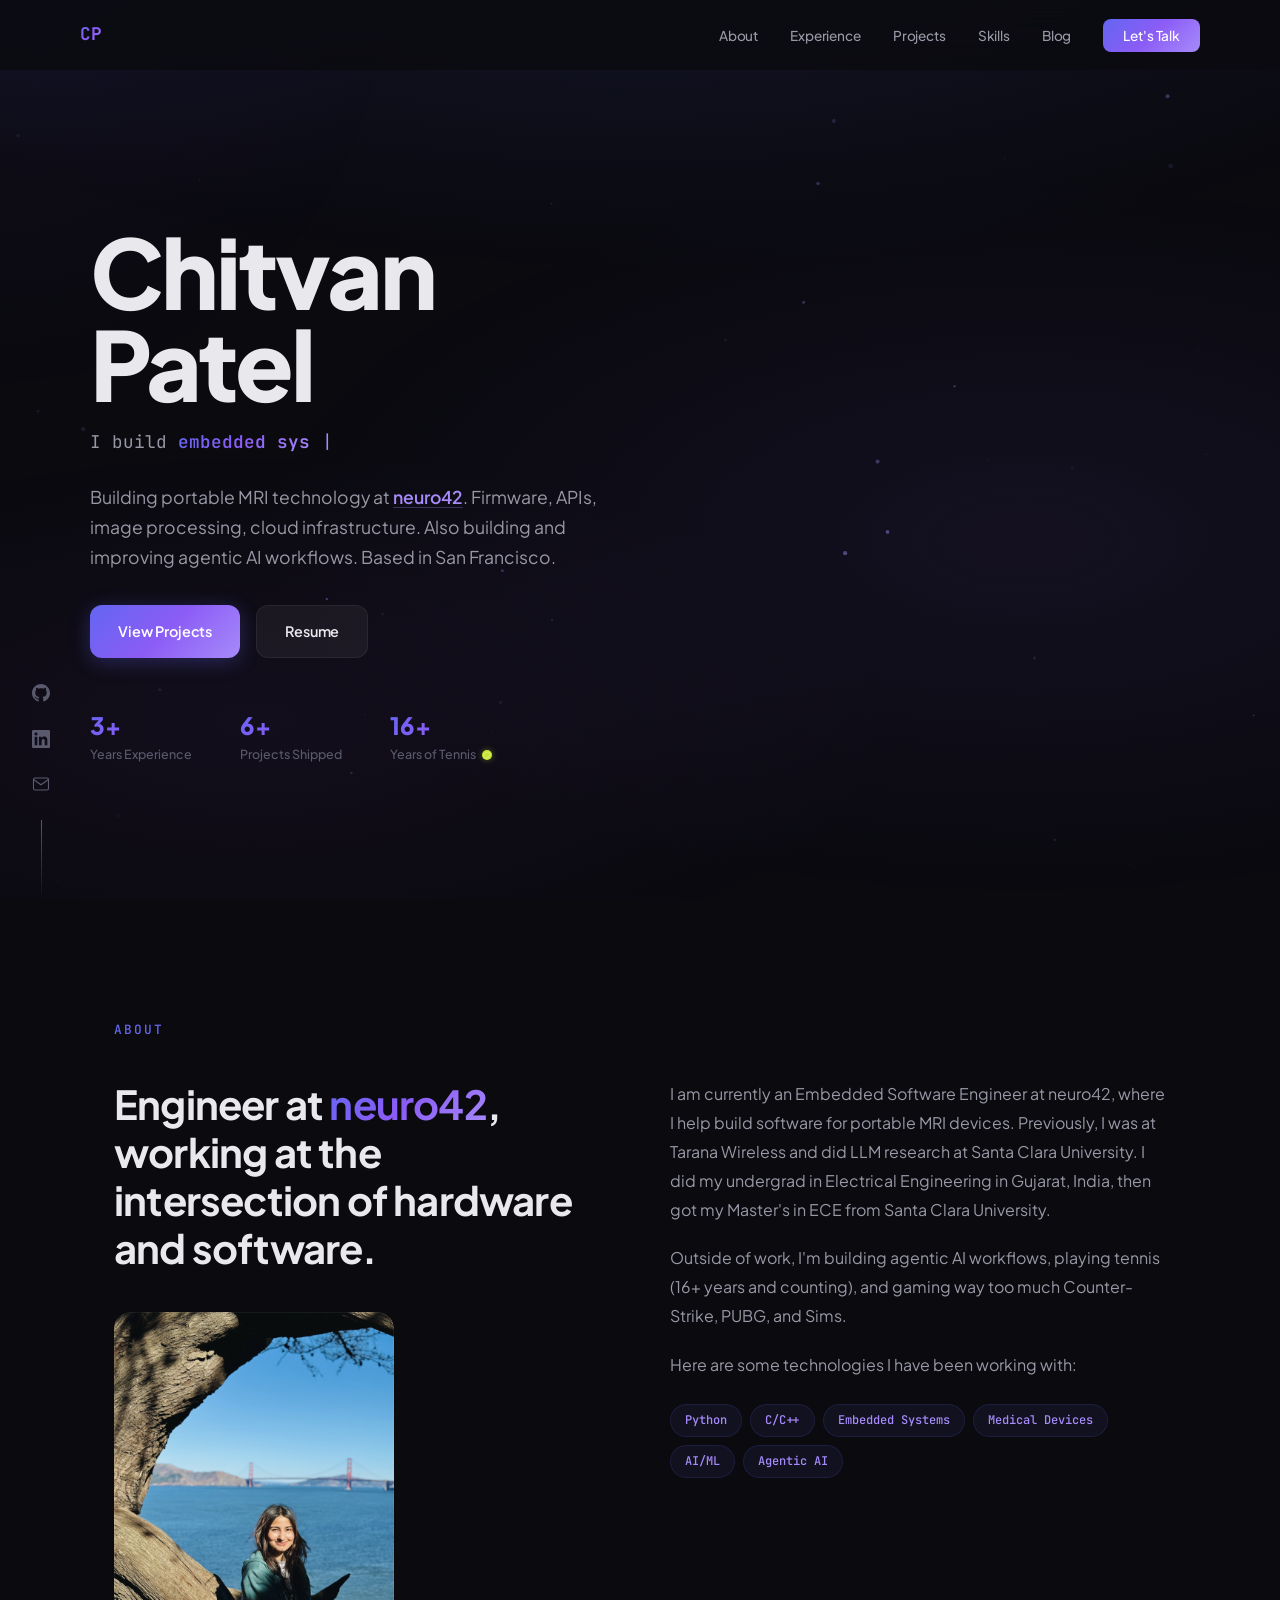
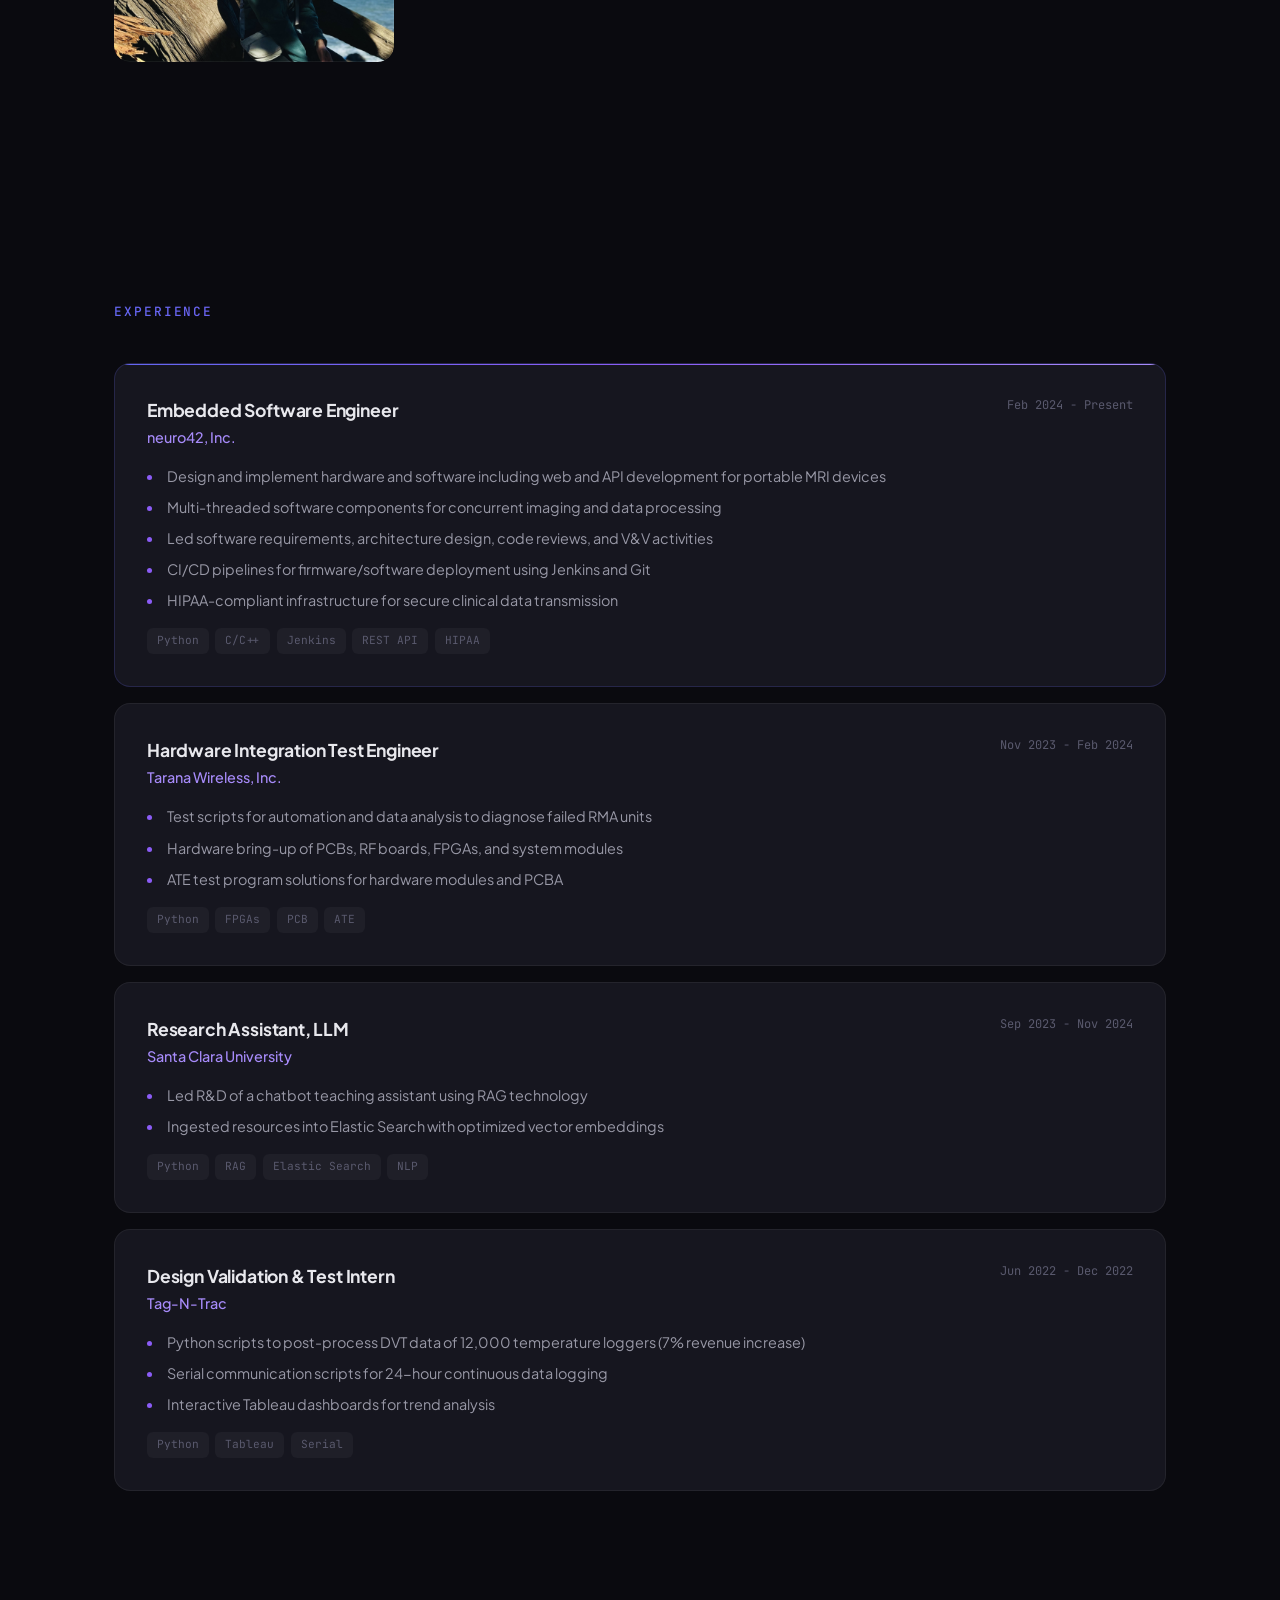
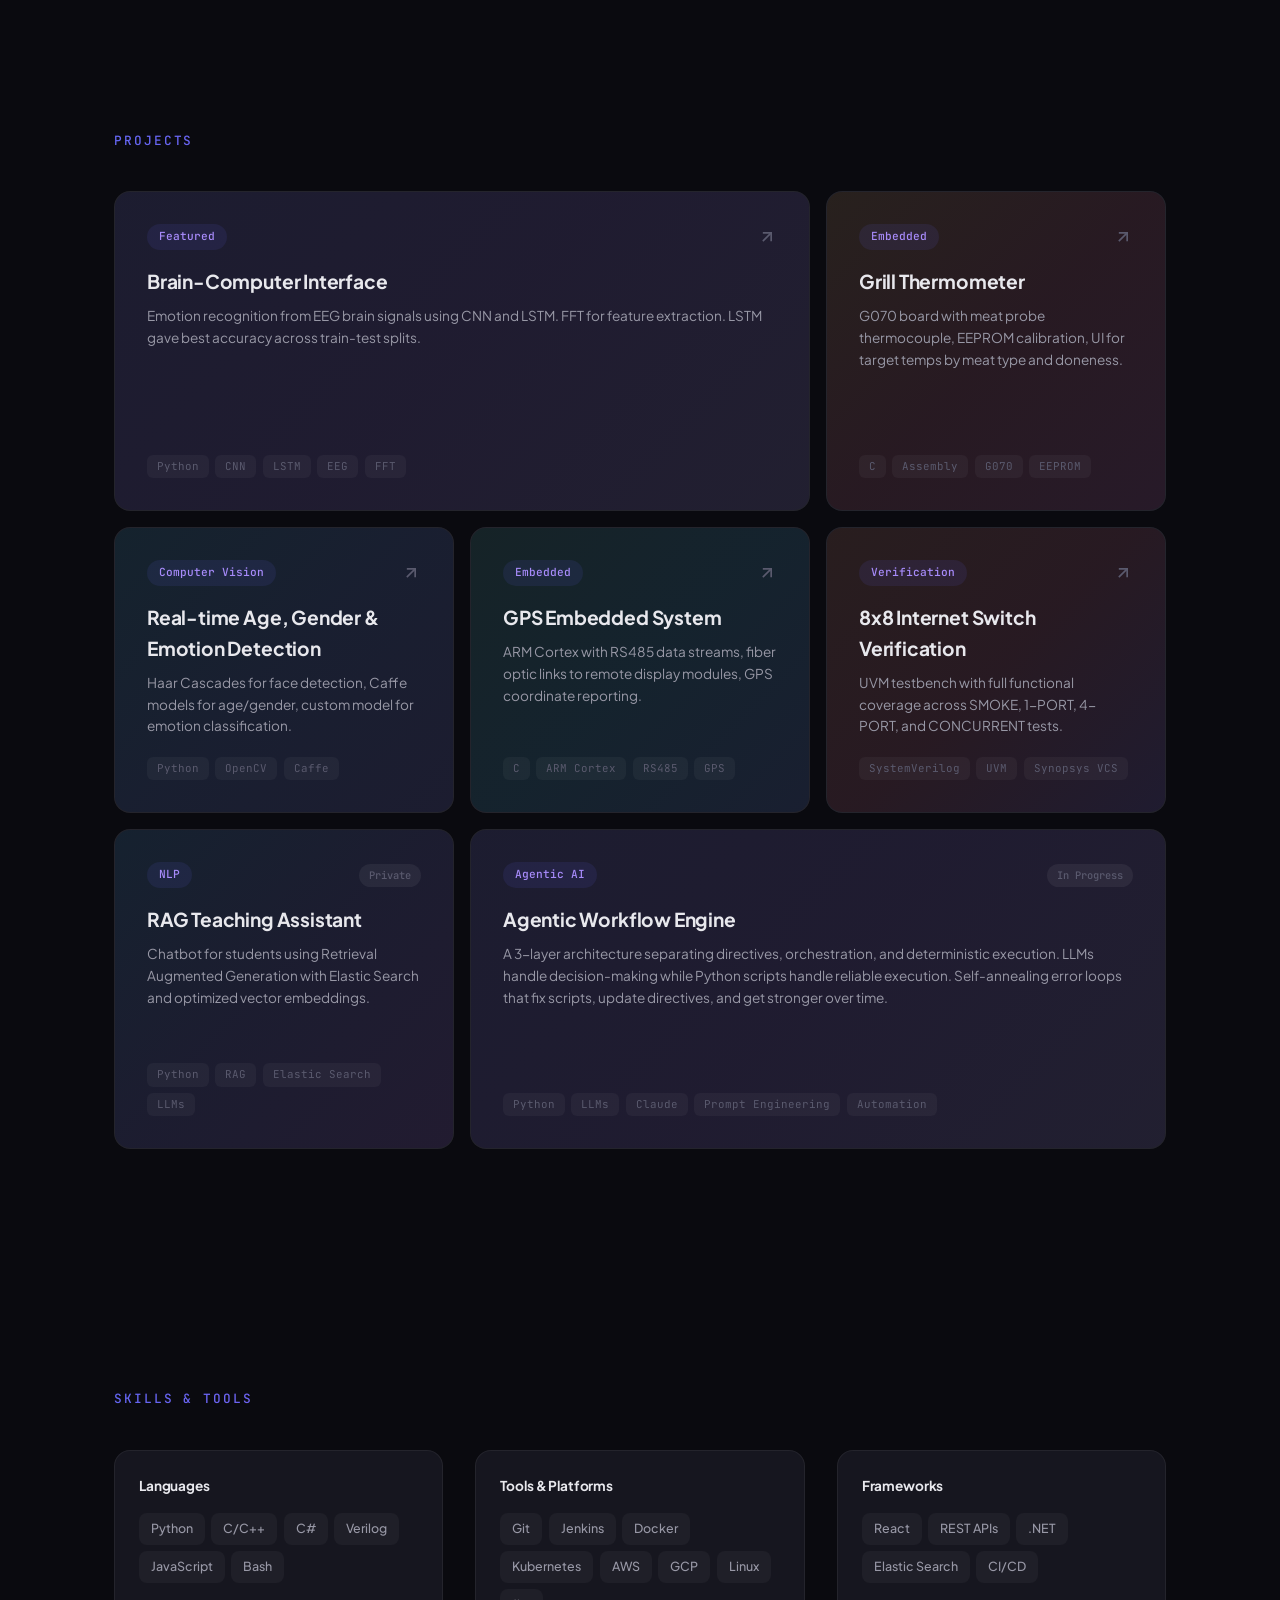
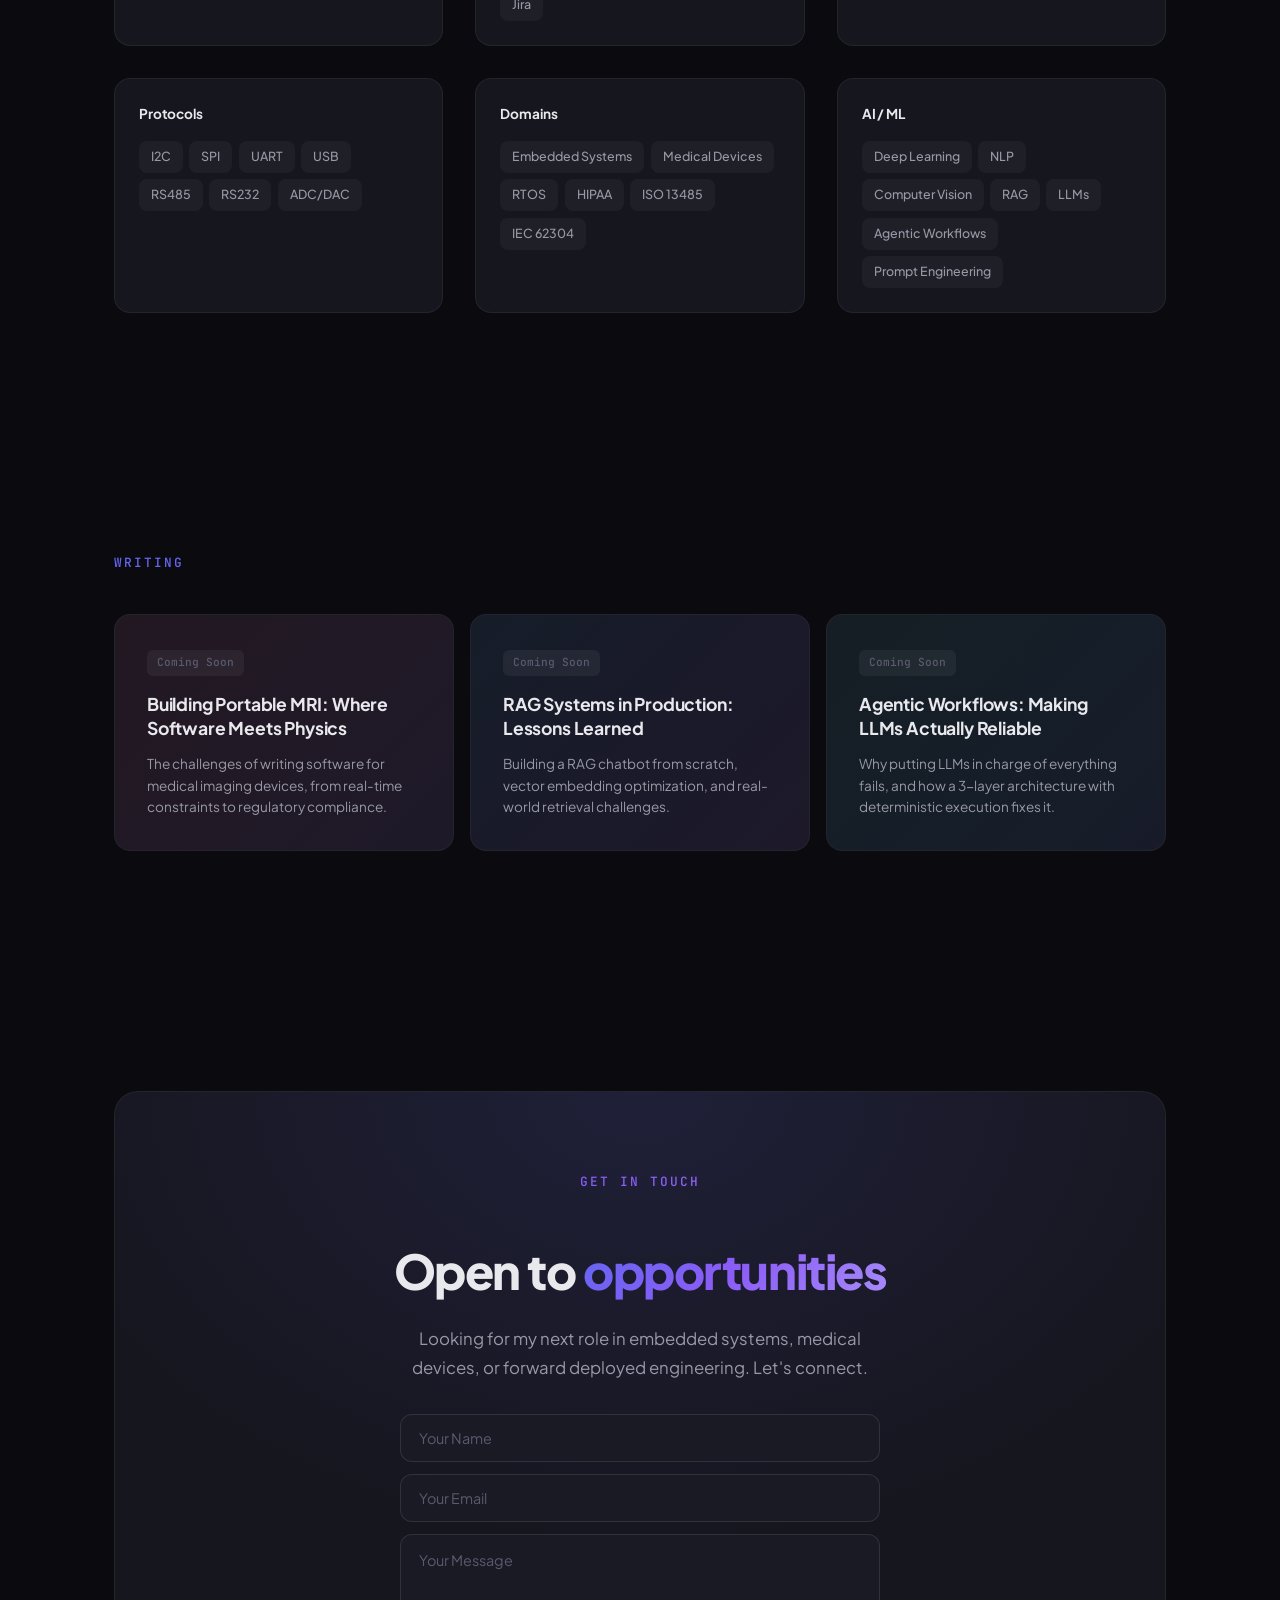
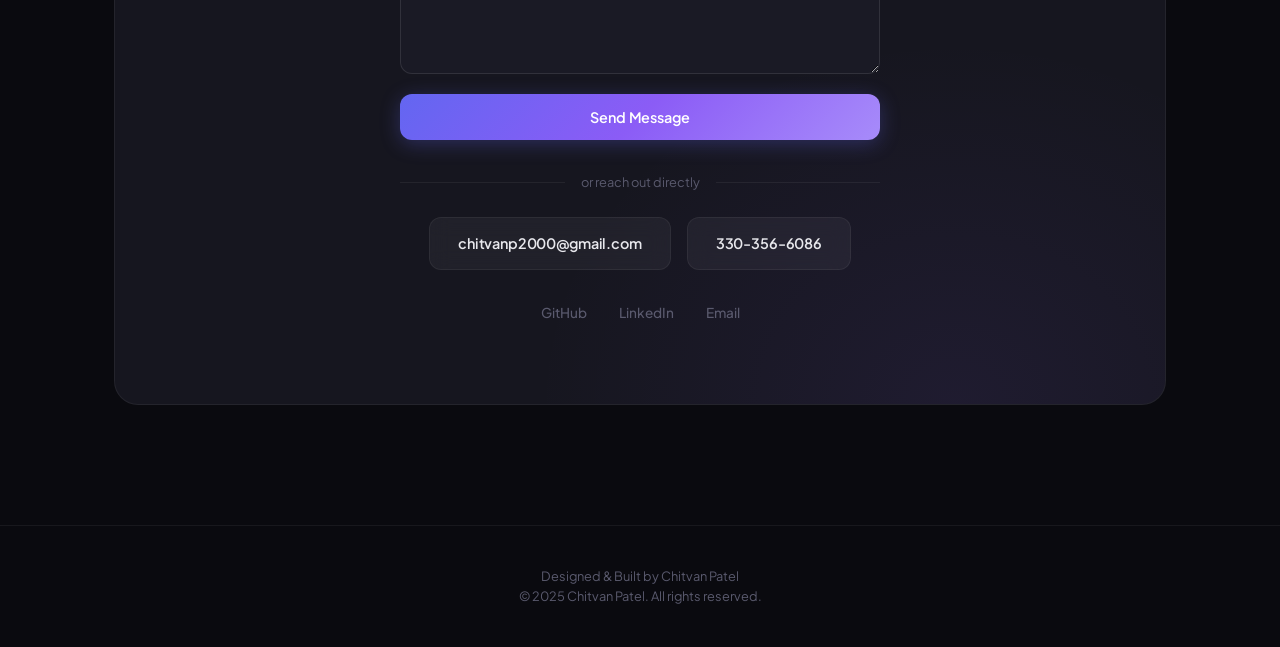
==== index.html @ 340811dd "Wire up Web3Forms for direct contact form submissions" ====
<!DOCTYPE html>
<html lang="en">
<head>
    <meta charset="UTF-8">
    <meta name="viewport" content="width=device-width, initial-scale=1.0">
    <title>Chitvan Patel | Software Engineer</title>
    <meta name="description" content="Chitvan Patel - Software Engineer specializing in embedded systems, medical devices, and full-stack development. Based in San Francisco.">
    <meta name="keywords" content="Chitvan Patel, Software Engineer, Embedded Systems, Medical Devices, Python, C++, San Francisco">
    <meta property="og:title" content="Chitvan Patel | Software Engineer">
    <meta property="og:description" content="Software Engineer building software for medical devices and complex hardware systems.">
    <meta property="og:type" content="website">
    <meta property="og:image" content="https://chitvanpatel.com/og-image.png">
    <meta property="og:url" content="https://chitvanpatel.com">
    <meta name="twitter:card" content="summary_large_image">
    <meta name="twitter:image" content="https://chitvanpatel.com/og-image.png">
    <link rel="icon" type="image/svg+xml" href="favicon.svg">
    <link rel="preconnect" href="https://fonts.googleapis.com">
    <link rel="preconnect" href="https://fonts.gstatic.com" crossorigin>
    <link href="https://fonts.googleapis.com/css2?family=Plus+Jakarta+Sans:wght@300;400;500;600;700;800&family=JetBrains+Mono:wght@400;500&display=swap" rel="stylesheet">
    <link rel="stylesheet" href="styles.css">
</head>
<body>
    <!-- Mouse gradient follower -->
    <div class="mouse-gradient" id="mouseGradient"></div>
    <!-- Click ripple container -->
    <div class="ripple-container" id="rippleContainer"></div>

    <!-- Navigation -->
    <nav class="nav" id="nav">
        <div class="nav-inner">
            <a href="#" class="nav-logo">CP</a>
            <ul class="nav-links" id="navLinks">
                <li><a href="#about">About</a></li>
                <li><a href="#experience">Experience</a></li>
                <li><a href="#projects">Projects</a></li>
                <li><a href="#skills">Skills</a></li>
                <li><a href="#blog">Blog</a></li>
                <li><a href="#contact" class="nav-cta">Let's Talk</a></li>
            </ul>
            <button class="nav-toggle" id="navToggle" aria-label="Toggle menu">
                <span></span>
                <span></span>
            </button>
        </div>
    </nav>

    <!-- Hero -->
    <header class="hero" id="hero">
        <div class="hero-mesh"></div>
        <canvas class="hero-particles" id="heroParticles"></canvas>
        <div class="hero-content">
            <h1 class="hero-name">Chitvan<br>Patel</h1>
            <div class="hero-typewriter">
                <span class="typewriter-static">I build </span>
                <span class="typewriter-text" id="typewriterText"></span>
                <span class="typewriter-cursor">|</span>
            </div>
            <p class="hero-description">
                Building portable MRI technology at <a href="https://neuro42.com" target="_blank" rel="noopener">neuro42</a>.
                Firmware, APIs, image processing, cloud infrastructure.
                Also building and improving agentic AI workflows.
                Based in San Francisco.
            </p>
            <div class="hero-actions">
                <a href="#projects" class="btn btn-gradient">View Projects</a>
                <a href="ChitvanPatel_Resume.pdf" target="_blank" class="btn btn-glass">Resume</a>
            </div>
            <div class="hero-stats">
                <div class="hero-stat">
                    <span class="stat-value">3+</span>
                    <span class="stat-label">Years Experience</span>
                </div>
                <div class="hero-stat">
                    <span class="stat-value">6+</span>
                    <span class="stat-label">Projects Shipped</span>
                </div>
                <div class="hero-stat tennis-stat">
                    <span class="stat-value">16+</span>
                    <span class="stat-label">Years of Tennis <span class="tennis-ball"></span></span>
                </div>
            </div>
        </div>
        <div class="hero-socials">
            <a href="https://github.com/Cpatel2000" target="_blank" rel="noopener" aria-label="GitHub">
                <svg viewBox="0 0 24 24" fill="currentColor"><path d="M12 0c-6.626 0-12 5.373-12 12 0 5.302 3.438 9.8 8.207 11.387.599.111.793-.261.793-.577v-2.234c-3.338.726-4.033-1.416-4.033-1.416-.546-1.387-1.333-1.756-1.333-1.756-1.089-.745.083-.729.083-.729 1.205.084 1.839 1.237 1.839 1.237 1.07 1.834 2.807 1.304 3.492.997.107-.775.418-1.305.762-1.604-2.665-.305-5.467-1.334-5.467-5.931 0-1.311.469-2.381 1.236-3.221-.124-.303-.535-1.524.117-3.176 0 0 1.008-.322 3.301 1.23.957-.266 1.983-.399 3.003-.404 1.02.005 2.047.138 3.006.404 2.291-1.552 3.297-1.23 3.297-1.23.653 1.653.242 2.874.118 3.176.77.84 1.235 1.911 1.235 3.221 0 4.609-2.807 5.624-5.479 5.921.43.372.823 1.102.823 2.222v3.293c0 .319.192.694.801.576 4.765-1.589 8.199-6.086 8.199-11.386 0-6.627-5.373-12-12-12z"/></svg>
            </a>
            <a href="https://www.linkedin.com/in/chitvan-patel-878218195/" target="_blank" rel="noopener" aria-label="LinkedIn">
                <svg viewBox="0 0 24 24" fill="currentColor"><path d="M20.447 20.452h-3.554v-5.569c0-1.328-.027-3.037-1.852-3.037-1.853 0-2.136 1.445-2.136 2.939v5.667H9.351V9h3.414v1.561h.046c.477-.9 1.637-1.85 3.37-1.85 3.601 0 4.267 2.37 4.267 5.455v6.286zM5.337 7.433c-1.144 0-2.063-.926-2.063-2.065 0-1.138.92-2.063 2.063-2.063 1.14 0 2.064.925 2.064 2.063 0 1.139-.925 2.065-2.064 2.065zm1.782 13.019H3.555V9h3.564v11.452zM22.225 0H1.771C.792 0 0 .774 0 1.729v20.542C0 23.227.792 24 1.771 24h20.451C23.2 24 24 23.227 24 22.271V1.729C24 .774 23.2 0 22.222 0h.003z"/></svg>
            </a>
            <a href="mailto:chitvanp2000@gmail.com" aria-label="Email">
                <svg viewBox="0 0 24 24" fill="none" stroke="currentColor" stroke-width="1.5"><path d="M4 4h16c1.1 0 2 .9 2 2v12c0 1.1-.9 2-2 2H4c-1.1 0-2-.9-2-2V6c0-1.1.9-2 2-2z"/><polyline points="22,6 12,13 2,6"/></svg>
            </a>
            <div class="social-line"></div>
        </div>
    </header>

    <!-- About -->
    <section class="section" id="about">
        <div class="container">
            <div class="section-label">About</div>
            <div class="about-layout">
                <div class="about-left">
                    <h2 class="about-headline">Engineer at <span class="gradient-text">neuro42</span>, working at the intersection of hardware and software.</h2>
                    <div class="about-image-wrapper">
                        <img src="images/about.jpg" alt="Chitvan Patel at Golden Gate Bridge, San Francisco" class="about-photo">
                    </div>
                </div>
                <div class="about-right">
                    <p>
                        I am currently an Embedded Software Engineer at neuro42, where I help build software
                        for portable MRI devices. Previously, I was at Tarana Wireless and did LLM research
                        at Santa Clara University. I did my undergrad in Electrical Engineering in Gujarat,
                        India, then got my Master's in ECE from Santa Clara University.
                    </p>
                    <p>
                        Outside of work, I'm building agentic AI workflows, playing tennis (16+ years and
                        counting), and gaming way too much Counter-Strike, PUBG, and Sims.
                    </p>
                    <p>Here are some technologies I have been working with:</p>
                    <div class="about-chips">
                        <span class="chip">Python</span>
                        <span class="chip">C/C++</span>
                        <span class="chip">Embedded Systems</span>
                        <span class="chip">Medical Devices</span>
                        <span class="chip">AI/ML</span>
                        <span class="chip">Agentic AI</span>
                    </div>
                </div>
            </div>
        </div>
    </section>

    <!-- Experience -->
    <section class="section" id="experience">
        <div class="container">
            <div class="section-label">Experience</div>
            <div class="exp-grid">
                <div class="exp-card active-role">
                    <div class="exp-glow"></div>
                    <div class="exp-header">
                        <div>
                            <h3 class="exp-role">Embedded Software Engineer</h3>
                            <p class="exp-company">neuro42, Inc.</p>
                        </div>
                        <span class="exp-date">Feb 2024 - Present</span>
                    </div>
                    <ul class="exp-points">
                        <li>Design and implement hardware and software including web and API development for portable MRI devices</li>
                        <li>Multi-threaded software components for concurrent imaging and data processing</li>
                        <li>Led software requirements, architecture design, code reviews, and V&V activities</li>
                        <li>CI/CD pipelines for firmware/software deployment using Jenkins and Git</li>
                        <li>HIPAA-compliant infrastructure for secure clinical data transmission</li>
                    </ul>
                    <div class="exp-tags">
                        <span>Python</span><span>C/C++</span><span>Jenkins</span><span>REST API</span><span>HIPAA</span>
                    </div>
                </div>

                <div class="exp-card">
                    <div class="exp-header">
                        <div>
                            <h3 class="exp-role">Hardware Integration Test Engineer</h3>
                            <p class="exp-company">Tarana Wireless, Inc.</p>
                        </div>
                        <span class="exp-date">Nov 2023 - Feb 2024</span>
                    </div>
                    <ul class="exp-points">
                        <li>Test scripts for automation and data analysis to diagnose failed RMA units</li>
                        <li>Hardware bring-up of PCBs, RF boards, FPGAs, and system modules</li>
                        <li>ATE test program solutions for hardware modules and PCBA</li>
                    </ul>
                    <div class="exp-tags">
                        <span>Python</span><span>FPGAs</span><span>PCB</span><span>ATE</span>
                    </div>
                </div>

                <div class="exp-card">
                    <div class="exp-header">
                        <div>
                            <h3 class="exp-role">Research Assistant, LLM</h3>
                            <p class="exp-company">Santa Clara University</p>
                        </div>
                        <span class="exp-date">Sep 2023 - Nov 2024</span>
                    </div>
                    <ul class="exp-points">
                        <li>Led R&D of a chatbot teaching assistant using RAG technology</li>
                        <li>Ingested resources into Elastic Search with optimized vector embeddings</li>
                    </ul>
                    <div class="exp-tags">
                        <span>Python</span><span>RAG</span><span>Elastic Search</span><span>NLP</span>
                    </div>
                </div>

                <div class="exp-card">
                    <div class="exp-header">
                        <div>
                            <h3 class="exp-role">Design Validation & Test Intern</h3>
                            <p class="exp-company">Tag-N-Trac</p>
                        </div>
                        <span class="exp-date">Jun 2022 - Dec 2022</span>
                    </div>
                    <ul class="exp-points">
                        <li>Python scripts to post-process DVT data of 12,000 temperature loggers (7% revenue increase)</li>
                        <li>Serial communication scripts for 24-hour continuous data logging</li>
                        <li>Interactive Tableau dashboards for trend analysis</li>
                    </ul>
                    <div class="exp-tags">
                        <span>Python</span><span>Tableau</span><span>Serial</span>
                    </div>
                </div>
            </div>
        </div>
    </section>

    <!-- Projects -->
    <section class="section" id="projects">
        <div class="container">
            <div class="section-label">Projects</div>
            <div class="projects-grid">
                <a href="https://github.com/Cpatel2000/Brain-Computer-Interface" target="_blank" rel="noopener" class="project-card project-large">
                    <div class="project-gradient project-gradient-1"></div>
                    <div class="project-content">
                        <div class="project-meta">
                            <span class="project-tag">Featured</span>
                            <svg class="project-arrow" viewBox="0 0 24 24" fill="none" stroke="currentColor" stroke-width="2"><line x1="7" y1="17" x2="17" y2="7"/><polyline points="7 7 17 7 17 17"/></svg>
                        </div>
                        <h3 class="project-title">Brain-Computer Interface</h3>
                        <p class="project-desc">Emotion recognition from EEG brain signals using CNN and LSTM. FFT for feature extraction. LSTM gave best accuracy across train-test splits.</p>
                        <div class="project-stack"><span>Python</span><span>CNN</span><span>LSTM</span><span>EEG</span><span>FFT</span></div>
                    </div>
                </a>

                <a href="https://github.com/Cpatel2000/Grill-Thermometer" target="_blank" rel="noopener" class="project-card">
                    <div class="project-gradient project-gradient-2"></div>
                    <div class="project-content">
                        <div class="project-meta">
                            <span class="project-tag">Embedded</span>
                            <svg class="project-arrow" viewBox="0 0 24 24" fill="none" stroke="currentColor" stroke-width="2"><line x1="7" y1="17" x2="17" y2="7"/><polyline points="7 7 17 7 17 17"/></svg>
                        </div>
                        <h3 class="project-title">Grill Thermometer</h3>
                        <p class="project-desc">G070 board with meat probe thermocouple, EEPROM calibration, UI for target temps by meat type and doneness.</p>
                        <div class="project-stack"><span>C</span><span>Assembly</span><span>G070</span><span>EEPROM</span></div>
                    </div>
                </a>

                <a href="https://github.com/Cpatel2000/Real-time-Age-Gender-and-emotion-detection" target="_blank" rel="noopener" class="project-card">
                    <div class="project-gradient project-gradient-3"></div>
                    <div class="project-content">
                        <div class="project-meta">
                            <span class="project-tag">Computer Vision</span>
                            <svg class="project-arrow" viewBox="0 0 24 24" fill="none" stroke="currentColor" stroke-width="2"><line x1="7" y1="17" x2="17" y2="7"/><polyline points="7 7 17 7 17 17"/></svg>
                        </div>
                        <h3 class="project-title">Real-time Age, Gender & Emotion Detection</h3>
                        <p class="project-desc">Haar Cascades for face detection, Caffe models for age/gender, custom model for emotion classification.</p>
                        <div class="project-stack"><span>Python</span><span>OpenCV</span><span>Caffe</span></div>
                    </div>
                </a>

                <a href="https://github.com/Cpatel2000/GPS" target="_blank" rel="noopener" class="project-card">
                    <div class="project-gradient project-gradient-4"></div>
                    <div class="project-content">
                        <div class="project-meta">
                            <span class="project-tag">Embedded</span>
                            <svg class="project-arrow" viewBox="0 0 24 24" fill="none" stroke="currentColor" stroke-width="2"><line x1="7" y1="17" x2="17" y2="7"/><polyline points="7 7 17 7 17 17"/></svg>
                        </div>
                        <h3 class="project-title">GPS Embedded System</h3>
                        <p class="project-desc">ARM Cortex with RS485 data streams, fiber optic links to remote display modules, GPS coordinate reporting.</p>
                        <div class="project-stack"><span>C</span><span>ARM Cortex</span><span>RS485</span><span>GPS</span></div>
                    </div>
                </a>

                <a href="https://github.com/Cpatel2000/8x8-Internet-Switch-verification" target="_blank" rel="noopener" class="project-card">
                    <div class="project-gradient project-gradient-5"></div>
                    <div class="project-content">
                        <div class="project-meta">
                            <span class="project-tag">Verification</span>
                            <svg class="project-arrow" viewBox="0 0 24 24" fill="none" stroke="currentColor" stroke-width="2"><line x1="7" y1="17" x2="17" y2="7"/><polyline points="7 7 17 7 17 17"/></svg>
                        </div>
                        <h3 class="project-title">8x8 Internet Switch Verification</h3>
                        <p class="project-desc">UVM testbench with full functional coverage across SMOKE, 1-PORT, 4-PORT, and CONCURRENT tests.</p>
                        <div class="project-stack"><span>SystemVerilog</span><span>UVM</span><span>Synopsys VCS</span></div>
                    </div>
                </a>

                <div class="project-card">
                    <div class="project-gradient project-gradient-6"></div>
                    <div class="project-content">
                        <div class="project-meta">
                            <span class="project-tag">NLP</span>
                            <span class="project-status">Private</span>
                        </div>
                        <h3 class="project-title">RAG Teaching Assistant</h3>
                        <p class="project-desc">Chatbot for students using Retrieval Augmented Generation with Elastic Search and optimized vector embeddings.</p>
                        <div class="project-stack"><span>Python</span><span>RAG</span><span>Elastic Search</span><span>LLMs</span></div>
                    </div>
                </div>

                <div class="project-card project-large">
                    <div class="project-gradient project-gradient-1"></div>
                    <div class="project-content">
                        <div class="project-meta">
                            <span class="project-tag">Agentic AI</span>
                            <span class="project-status">In Progress</span>
                        </div>
                        <h3 class="project-title">Agentic Workflow Engine</h3>
                        <p class="project-desc">A 3-layer architecture separating directives, orchestration, and deterministic execution. LLMs handle decision-making while Python scripts handle reliable execution. Self-annealing error loops that fix scripts, update directives, and get stronger over time.</p>
                        <div class="project-stack"><span>Python</span><span>LLMs</span><span>Claude</span><span>Prompt Engineering</span><span>Automation</span></div>
                    </div>
                </div>
            </div>
        </div>
    </section>

    <!-- Skills -->
    <section class="section" id="skills">
        <div class="container">
            <div class="section-label">Skills & Tools</div>
            <div class="skills-layout">
                <div class="skill-group">
                    <h3 class="skill-group-title">Languages</h3>
                    <div class="skill-pills">
                        <span>Python</span><span>C/C++</span><span>C#</span><span>Verilog</span><span>JavaScript</span><span>Bash</span>
                    </div>
                </div>
                <div class="skill-group">
                    <h3 class="skill-group-title">Tools & Platforms</h3>
                    <div class="skill-pills">
                        <span>Git</span><span>Jenkins</span><span>Docker</span><span>Kubernetes</span><span>AWS</span><span>GCP</span><span>Linux</span><span>Jira</span>
                    </div>
                </div>
                <div class="skill-group">
                    <h3 class="skill-group-title">Frameworks</h3>
                    <div class="skill-pills">
                        <span>React</span><span>REST APIs</span><span>.NET</span><span>Elastic Search</span><span>CI/CD</span>
                    </div>
                </div>
                <div class="skill-group">
                    <h3 class="skill-group-title">Protocols</h3>
                    <div class="skill-pills">
                        <span>I2C</span><span>SPI</span><span>UART</span><span>USB</span><span>RS485</span><span>RS232</span><span>ADC/DAC</span>
                    </div>
                </div>
                <div class="skill-group">
                    <h3 class="skill-group-title">Domains</h3>
                    <div class="skill-pills">
                        <span>Embedded Systems</span><span>Medical Devices</span><span>RTOS</span><span>HIPAA</span><span>ISO 13485</span><span>IEC 62304</span>
                    </div>
                </div>
                <div class="skill-group">
                    <h3 class="skill-group-title">AI / ML</h3>
                    <div class="skill-pills">
                        <span>Deep Learning</span><span>NLP</span><span>Computer Vision</span><span>RAG</span><span>LLMs</span><span>Agentic Workflows</span><span>Prompt Engineering</span>
                    </div>
                </div>
            </div>
        </div>
    </section>

    <!-- Blog -->
    <section class="section" id="blog">
        <div class="container">
            <div class="section-label">Writing</div>
            <div class="blog-grid">
                <article class="blog-card">
                    <div class="blog-gradient blog-gradient-1"></div>
                    <span class="blog-status">Coming Soon</span>
                    <h3 class="blog-title">Building Portable MRI: Where Software Meets Physics</h3>
                    <p class="blog-excerpt">The challenges of writing software for medical imaging devices, from real-time constraints to regulatory compliance.</p>
                </article>
                <article class="blog-card">
                    <div class="blog-gradient blog-gradient-2"></div>
                    <span class="blog-status">Coming Soon</span>
                    <h3 class="blog-title">RAG Systems in Production: Lessons Learned</h3>
                    <p class="blog-excerpt">Building a RAG chatbot from scratch, vector embedding optimization, and real-world retrieval challenges.</p>
                </article>
                <article class="blog-card">
                    <div class="blog-gradient blog-gradient-3"></div>
                    <span class="blog-status">Coming Soon</span>
                    <h3 class="blog-title">Agentic Workflows: Making LLMs Actually Reliable</h3>
                    <p class="blog-excerpt">Why putting LLMs in charge of everything fails, and how a 3-layer architecture with deterministic execution fixes it.</p>
                </article>
            </div>
        </div>
    </section>

    <!-- Contact -->
    <section class="section" id="contact">
        <div class="container">
            <div class="contact-block">
                <div class="contact-gradient"></div>
                <div class="section-label">Get In Touch</div>
                <h2 class="contact-headline">Open to <span class="gradient-text">opportunities</span></h2>
                <p class="contact-text">
                    Looking for my next role in embedded systems, medical devices, or forward deployed engineering.
                    Let's connect.
                </p>
                <form class="contact-form" id="contactForm" action="https://api.web3forms.com/submit" method="POST">
                    <input type="hidden" name="access_key" value="023c84dc-edc0-479b-921b-0685d275f5d1">
                    <input type="hidden" name="redirect" value="https://chitvanpatel.com#contact">
                    <input type="hidden" name="subject" value="New message from chitvanpatel.com">
                    <input type="text" name="name" placeholder="Your Name" required class="form-input">
                    <input type="email" name="email" placeholder="Your Email" required class="form-input">
                    <textarea name="message" placeholder="Your Message" required class="form-input form-textarea"></textarea>
                    <button type="submit" class="btn btn-gradient form-submit">Send Message</button>
                </form>
                <div class="contact-divider">or reach out directly</div>
                <div class="contact-actions">
                    <a href="mailto:chitvanp2000@gmail.com" class="btn btn-glass">chitvanp2000@gmail.com</a>
                    <a href="tel:330-356-6086" class="btn btn-glass">330-356-6086</a>
                </div>
                <div class="contact-socials">
                    <a href="https://github.com/Cpatel2000" target="_blank" rel="noopener">GitHub</a>
                    <a href="https://www.linkedin.com/in/chitvan-patel-878218195/" target="_blank" rel="noopener">LinkedIn</a>
                    <a href="mailto:chitvanp2000@gmail.com">Email</a>
                </div>
            </div>
        </div>
    </section>

    <!-- Footer -->
    <footer class="footer">
        <div class="container">
            <p>Designed & Built by Chitvan Patel</p>
            <p>&copy; 2025 Chitvan Patel. All rights reserved.</p>
        </div>
    </footer>

    <script src="script.js"></script>
</body>
</html>
---- styles.css ----
/* ===== Design Tokens ===== */
:root {
    --bg-primary: #0a0a0f;
    --bg-secondary: #12121a;
    --bg-card: #16161f;
    --bg-card-hover: #1a1a25;
    --text-primary: #e8e8ed;
    --text-secondary: #9898a6;
    --text-muted: #5a5a6e;
    --accent-1: #6366f1;
    --accent-2: #8b5cf6;
    --accent-3: #a78bfa;
    --gradient-main: linear-gradient(135deg, #6366f1, #8b5cf6, #a78bfa);
    --gradient-warm: linear-gradient(135deg, #f59e0b, #ef4444, #ec4899);
    --gradient-cool: linear-gradient(135deg, #06b6d4, #3b82f6, #6366f1);
    --gradient-green: linear-gradient(135deg, #10b981, #06b6d4, #3b82f6);
    --gradient-sunset: linear-gradient(135deg, #f97316, #ef4444, #8b5cf6);
    --gradient-ocean: linear-gradient(135deg, #0ea5e9, #6366f1, #a855f7);
    --gradient-rose: linear-gradient(135deg, #f43f5e, #ec4899, #a855f7);

    --font-sans: 'Plus Jakarta Sans', -apple-system, BlinkMacSystemFont, sans-serif;
    --font-mono: 'JetBrains Mono', 'Fira Code', monospace;

    --nav-height: 70px;
    --transition: 0.3s cubic-bezier(0.4, 0, 0.2, 1);
    --transition-slow: 0.5s cubic-bezier(0.4, 0, 0.2, 1);
    --border-color: rgba(255, 255, 255, 0.06);
}

/* ===== Reset ===== */
*, *::before, *::after {
    margin: 0;
    padding: 0;
    box-sizing: border-box;
}

html {
    scroll-behavior: smooth;
    scrollbar-width: thin;
    scrollbar-color: var(--text-muted) var(--bg-primary);
}

body {
    font-family: var(--font-sans);
    background-color: var(--bg-primary);
    color: var(--text-secondary);
    line-height: 1.6;
    overflow-x: hidden;
    -webkit-font-smoothing: antialiased;
}

a {
    text-decoration: none;
    color: inherit;
    transition: var(--transition);
}

ul { list-style: none; }
img { max-width: 100%; display: block; }

::selection {
    background: rgba(99, 102, 241, 0.3);
    color: var(--text-primary);
}

/* ===== Mouse Gradient Follower ===== */
.mouse-gradient {
    position: fixed;
    width: 800px;
    height: 800px;
    border-radius: 50%;
    background: radial-gradient(circle, rgba(99, 102, 241, 0.07) 0%, rgba(139, 92, 246, 0.03) 30%, transparent 70%);
    pointer-events: none;
    z-index: 0;
    transform: translate(-50%, -50%);
    will-change: left, top;
}

/* ===== Click Ripple ===== */
.ripple-container {
    position: fixed;
    inset: 0;
    pointer-events: none;
    z-index: 9998;
    overflow: hidden;
}

.click-ripple {
    position: absolute;
    width: 30px;
    height: 30px;
    border-radius: 50%;
    border: 1.5px solid rgba(167, 139, 250, 0.4);
    transform: translate(-50%, -50%) scale(0);
    animation: rippleExpand 0.6s ease-out forwards;
}

@keyframes rippleExpand {
    0% { transform: translate(-50%, -50%) scale(0); opacity: 1; }
    100% { transform: translate(-50%, -50%) scale(4); opacity: 0; }
}

/* ===== Container ===== */
.container {
    max-width: 1100px;
    margin: 0 auto;
    padding: 0 24px;
}

/* ===== Navigation ===== */
.nav {
    position: fixed;
    top: 0;
    left: 0;
    right: 0;
    height: var(--nav-height);
    z-index: 100;
    transition: var(--transition);
    background: rgba(10, 10, 15, 0.8);
    backdrop-filter: blur(20px);
    border-bottom: 1px solid transparent;
}

.nav.scrolled {
    border-bottom-color: var(--border-color);
    height: 60px;
}

.nav.hidden {
    transform: translateY(-100%);
}

.nav-inner {
    max-width: 1200px;
    margin: 0 auto;
    padding: 0 40px;
    height: 100%;
    display: flex;
    align-items: center;
    justify-content: space-between;
}

.nav-logo {
    font-family: var(--font-mono);
    font-size: 1.1rem;
    font-weight: 700;
    background: var(--gradient-main);
    -webkit-background-clip: text;
    -webkit-text-fill-color: transparent;
    background-clip: text;
    transition: var(--transition);
}

.nav-logo:hover {
    filter: brightness(1.2);
    transform: scale(1.05);
}

.nav-links {
    display: flex;
    align-items: center;
    gap: 2rem;
}

.nav-links a {
    font-size: 0.85rem;
    font-weight: 500;
    color: var(--text-secondary);
    letter-spacing: -0.01em;
    position: relative;
}

.nav-links a:not(.nav-cta)::after {
    content: '';
    position: absolute;
    bottom: -4px;
    left: 0;
    width: 0;
    height: 1.5px;
    background: var(--gradient-main);
    transition: width 0.3s ease;
}

.nav-links a:not(.nav-cta):hover::after {
    width: 100%;
}

.nav-links a:hover {
    color: var(--text-primary);
}

.nav-cta {
    padding: 8px 20px;
    background: var(--gradient-main);
    border-radius: 8px;
    color: white !important;
    font-weight: 600;
}

.nav-cta:hover {
    opacity: 0.9;
    transform: translateY(-1px);
}

.nav-toggle {
    display: none;
    flex-direction: column;
    gap: 6px;
    background: none;
    border: none;
    cursor: pointer;
    padding: 4px;
    z-index: 110;
}

.nav-toggle span {
    width: 24px;
    height: 2px;
    background: var(--text-primary);
    transition: var(--transition);
    transform-origin: center;
}

.nav-toggle.active span:first-child {
    transform: rotate(45deg) translate(3px, 3px);
}

.nav-toggle.active span:last-child {
    transform: rotate(-45deg) translate(3px, -3px);
}

/* ===== Hero ===== */
.hero {
    min-height: 100vh;
    display: flex;
    align-items: center;
    padding: 0 24px;
    position: relative;
    overflow: hidden;
}

.hero-mesh {
    position: absolute;
    inset: 0;
    background:
        radial-gradient(ellipse 80% 50% at 50% -20%, rgba(99, 102, 241, 0.15), transparent),
        radial-gradient(ellipse 60% 40% at 80% 60%, rgba(139, 92, 246, 0.08), transparent),
        radial-gradient(ellipse 50% 30% at 20% 80%, rgba(168, 85, 247, 0.06), transparent);
    animation: meshShift 15s ease-in-out infinite alternate;
    z-index: 0;
}

@keyframes meshShift {
    0% { opacity: 1; transform: scale(1); }
    50% { opacity: 0.7; transform: scale(1.02); }
    100% { opacity: 1; transform: scale(1); }
}

.hero-particles {
    position: absolute;
    inset: 0;
    z-index: 0;
    pointer-events: none;
}

.hero-content {
    max-width: 1100px;
    margin: 0 auto;
    width: 100%;
    position: relative;
    z-index: 1;
    padding-top: calc(var(--nav-height) + 20px);
}

.hero-badge {
    display: inline-block;
    font-family: var(--font-mono);
    font-size: 0.8rem;
    font-weight: 500;
    color: var(--accent-3);
    padding: 6px 16px;
    border: 1px solid rgba(167, 139, 250, 0.2);
    border-radius: 100px;
    margin-bottom: 1.5rem;
    opacity: 0;
    transform: translateY(20px);
    animation: fadeUp 0.6s ease 0.2s forwards;
    background: rgba(99, 102, 241, 0.05);
}

.hero-name {
    font-size: clamp(48px, 10vw, 96px);
    font-weight: 800;
    color: var(--text-primary);
    line-height: 0.95;
    letter-spacing: -0.03em;
    margin-bottom: 1.25rem;
    opacity: 0;
    transform: translateY(20px);
    animation: fadeUp 0.6s ease 0.4s forwards;
}

/* ===== Typewriter ===== */
.hero-typewriter {
    font-family: var(--font-mono);
    font-size: 1.1rem;
    color: var(--text-muted);
    margin-bottom: 1.5rem;
    min-height: 1.8em;
    opacity: 0;
    transform: translateY(20px);
    animation: fadeUp 0.6s ease 0.5s forwards;
}

.typewriter-static {
    color: var(--text-secondary);
}

.typewriter-text {
    background: var(--gradient-main);
    -webkit-background-clip: text;
    -webkit-text-fill-color: transparent;
    background-clip: text;
    font-weight: 600;
}

.typewriter-cursor {
    color: var(--accent-3);
    animation: cursorBlink 1s step-end infinite;
    margin-left: 1px;
}

@keyframes cursorBlink {
    0%, 100% { opacity: 1; }
    50% { opacity: 0; }
}

.hero-description {
    max-width: 520px;
    font-size: 1.1rem;
    line-height: 1.7;
    color: var(--text-secondary);
    margin-bottom: 2rem;
    opacity: 0;
    transform: translateY(20px);
    animation: fadeUp 0.6s ease 0.6s forwards;
}

.hero-description a {
    color: var(--accent-3);
    font-weight: 600;
    text-decoration: underline;
    text-decoration-color: rgba(167, 139, 250, 0.3);
    text-underline-offset: 3px;
}

.hero-description a:hover {
    text-decoration-color: var(--accent-3);
}

.hero-actions {
    display: flex;
    gap: 1rem;
    margin-bottom: 3rem;
    opacity: 0;
    transform: translateY(20px);
    animation: fadeUp 0.6s ease 0.8s forwards;
}

.hero-stats {
    display: flex;
    gap: 3rem;
    opacity: 0;
    transform: translateY(20px);
    animation: fadeUp 0.6s ease 1s forwards;
}

.hero-stat {
    display: flex;
    flex-direction: column;
}

.stat-value {
    font-size: 1.5rem;
    font-weight: 800;
    background: var(--gradient-main);
    -webkit-background-clip: text;
    -webkit-text-fill-color: transparent;
    background-clip: text;
}

.stat-label {
    font-size: 0.78rem;
    color: var(--text-muted);
    font-weight: 500;
    display: flex;
    align-items: center;
    gap: 6px;
}

/* ===== Tennis Ball Easter Egg ===== */
.tennis-ball {
    display: inline-block;
    width: 10px;
    height: 10px;
    background: #c8e534;
    border-radius: 50%;
    position: relative;
    animation: tennisBounce 2s ease-in-out infinite;
    box-shadow: 0 0 6px rgba(200, 229, 52, 0.4);
}

.tennis-ball::after {
    content: '';
    position: absolute;
    top: 2px;
    left: 1px;
    width: 8px;
    height: 6px;
    border: 1px solid rgba(255, 255, 255, 0.3);
    border-radius: 50%;
    transform: rotate(-30deg);
}

@keyframes tennisBounce {
    0%, 100% { transform: translateY(0); }
    30% { transform: translateY(-6px); }
    50% { transform: translateY(0); }
    65% { transform: translateY(-3px); }
    80% { transform: translateY(0); }
}

.hero-socials {
    position: fixed;
    left: 32px;
    bottom: 0;
    display: flex;
    flex-direction: column;
    align-items: center;
    gap: 1.25rem;
    z-index: 10;
}

.hero-socials a {
    color: var(--text-muted);
    transition: var(--transition);
    display: inline-block;
}

/* Social icon hover personalities */
.hero-socials a:nth-child(1):hover {
    color: var(--accent-3);
    transform: translateY(-3px) rotate(-5deg);
}

.hero-socials a:nth-child(2):hover {
    color: var(--accent-3);
    transform: translateY(-3px) scale(1.1);
}

.hero-socials a:nth-child(3):hover {
    color: var(--accent-3);
    transform: translateY(-3px) translateX(3px);
}

.hero-socials svg {
    width: 18px;
    height: 18px;
}

.social-line {
    width: 1px;
    height: 80px;
    background: linear-gradient(to bottom, var(--text-muted), transparent);
}

/* ===== Buttons ===== */
.btn {
    display: inline-flex;
    align-items: center;
    justify-content: center;
    gap: 0.5rem;
    padding: 14px 28px;
    font-family: var(--font-sans);
    font-size: 0.9rem;
    font-weight: 600;
    border-radius: 12px;
    cursor: pointer;
    transition: var(--transition);
    border: none;
    letter-spacing: -0.01em;
    position: relative;
    overflow: hidden;
}

/* Shimmer on gradient buttons */
.btn-gradient {
    background: var(--gradient-main);
    color: white;
    box-shadow: 0 4px 20px rgba(99, 102, 241, 0.3);
}

.btn-gradient::before {
    content: '';
    position: absolute;
    top: 0;
    left: -100%;
    width: 100%;
    height: 100%;
    background: linear-gradient(90deg, transparent, rgba(255, 255, 255, 0.15), transparent);
    transition: none;
}

.btn-gradient:hover::before {
    animation: btnShimmer 0.8s ease forwards;
}

@keyframes btnShimmer {
    0% { left: -100%; }
    100% { left: 100%; }
}

.btn-gradient:hover {
    transform: translateY(-2px);
    box-shadow: 0 8px 30px rgba(99, 102, 241, 0.4);
}

.btn-glass {
    background: rgba(255, 255, 255, 0.05);
    color: var(--text-primary);
    border: 1px solid var(--border-color);
    backdrop-filter: blur(10px);
}

.btn-glass:hover {
    background: rgba(255, 255, 255, 0.1);
    border-color: rgba(255, 255, 255, 0.15);
    transform: translateY(-2px);
    box-shadow: 0 8px 30px rgba(0, 0, 0, 0.2);
}

/* ===== Sections ===== */
.section {
    padding: 120px 0;
    position: relative;
}

.section-label {
    font-family: var(--font-mono);
    font-size: 0.8rem;
    font-weight: 500;
    text-transform: uppercase;
    letter-spacing: 0.15em;
    background: var(--gradient-main);
    -webkit-background-clip: text;
    -webkit-text-fill-color: transparent;
    background-clip: text;
    margin-bottom: 2.5rem;
}

.gradient-text {
    background: var(--gradient-main);
    -webkit-background-clip: text;
    -webkit-text-fill-color: transparent;
    background-clip: text;
}

/* ===== About ===== */
.about-layout {
    display: grid;
    grid-template-columns: 1fr 1fr;
    gap: 60px;
    align-items: start;
}

.about-headline {
    font-size: clamp(28px, 4vw, 40px);
    font-weight: 700;
    color: var(--text-primary);
    line-height: 1.2;
    letter-spacing: -0.02em;
}

.about-image-wrapper {
    margin-top: 2.5rem;
    position: relative;
    border-radius: 16px;
    overflow: hidden;
    max-width: 280px;
}

.about-image-wrapper::after {
    content: '';
    position: absolute;
    inset: 0;
    border-radius: 16px;
    border: 1px solid var(--border-color);
    pointer-events: none;
}

.about-photo {
    width: 100%;
    aspect-ratio: 4 / 5;
    object-fit: cover;
    object-position: center 20%;
    border-radius: 16px;
    filter: grayscale(15%) contrast(1.05);
    transition: all 0.5s cubic-bezier(0.4, 0, 0.2, 1);
}

.about-photo:hover {
    filter: none;
    transform: scale(1.02);
}

.about-right p {
    margin-bottom: 1.25rem;
    font-size: 1rem;
    line-height: 1.8;
    color: var(--text-secondary);
}

.about-chips {
    display: flex;
    flex-wrap: wrap;
    gap: 0.5rem;
    margin-top: 1.5rem;
}

.chip {
    font-family: var(--font-mono);
    font-size: 0.75rem;
    font-weight: 500;
    color: var(--accent-3);
    background: rgba(99, 102, 241, 0.08);
    border: 1px solid rgba(99, 102, 241, 0.15);
    padding: 6px 14px;
    border-radius: 100px;
    transition: var(--transition);
    opacity: 0;
    transform: translateY(10px);
}

.chip.visible {
    opacity: 1;
    transform: translateY(0);
}

.chip:hover {
    background: rgba(99, 102, 241, 0.18);
    transform: translateY(-2px);
    box-shadow: 0 4px 15px rgba(99, 102, 241, 0.15);
}

/* ===== Experience ===== */
.exp-grid {
    display: grid;
    gap: 1rem;
}

.exp-card {
    position: relative;
    background: var(--bg-card);
    border: 1px solid var(--border-color);
    border-radius: 16px;
    padding: 2rem;
    transition: all 0.4s cubic-bezier(0.4, 0, 0.2, 1);
    overflow: hidden;
}

.exp-card::before {
    content: '';
    position: absolute;
    inset: 0;
    background: radial-gradient(ellipse at var(--mouse-x, 50%) var(--mouse-y, 50%), rgba(99, 102, 241, 0.06), transparent 60%);
    opacity: 0;
    transition: opacity 0.4s ease;
}

.exp-card:hover::before {
    opacity: 1;
}

.exp-card:hover {
    background: var(--bg-card-hover);
    border-color: rgba(99, 102, 241, 0.15);
    transform: translateY(-3px);
    box-shadow: 0 15px 40px rgba(0, 0, 0, 0.2);
}

.exp-card.active-role {
    border-color: rgba(99, 102, 241, 0.2);
}

.exp-glow {
    position: absolute;
    top: -1px;
    left: -1px;
    right: -1px;
    height: 2px;
    background: var(--gradient-main);
    border-radius: 16px 16px 0 0;
}

.exp-header {
    display: flex;
    justify-content: space-between;
    align-items: flex-start;
    margin-bottom: 1rem;
    gap: 1rem;
}

.exp-role {
    font-size: 1.1rem;
    font-weight: 700;
    color: var(--text-primary);
    letter-spacing: -0.01em;
}

.exp-company {
    font-size: 0.9rem;
    color: var(--accent-3);
    font-weight: 500;
    margin-top: 2px;
}

.exp-date {
    font-family: var(--font-mono);
    font-size: 0.75rem;
    color: var(--text-muted);
    white-space: nowrap;
    flex-shrink: 0;
}

.exp-points {
    padding-left: 0;
    margin-bottom: 1rem;
}

.exp-points li {
    position: relative;
    padding-left: 20px;
    margin-bottom: 0.5rem;
    font-size: 0.9rem;
    line-height: 1.6;
    color: var(--text-secondary);
}

.exp-points li::before {
    content: '';
    position: absolute;
    left: 0;
    top: 10px;
    width: 5px;
    height: 5px;
    border-radius: 50%;
    background: var(--accent-2);
}

.exp-tags {
    display: flex;
    flex-wrap: wrap;
    gap: 0.4rem;
}

.exp-tags span {
    font-family: var(--font-mono);
    font-size: 0.7rem;
    color: var(--text-muted);
    background: rgba(255, 255, 255, 0.04);
    padding: 4px 10px;
    border-radius: 6px;
}

/* ===== Projects ===== */
.projects-grid {
    display: grid;
    grid-template-columns: repeat(3, 1fr);
    gap: 1rem;
}

.project-card {
    position: relative;
    background: var(--bg-card);
    border: 1px solid var(--border-color);
    border-radius: 16px;
    padding: 0;
    overflow: hidden;
    transition: all 0.4s cubic-bezier(0.4, 0, 0.2, 1);
    display: flex;
    flex-direction: column;
    min-height: 280px;
}

.project-card:hover {
    border-color: rgba(255, 255, 255, 0.12);
    box-shadow: 0 25px 60px rgba(0, 0, 0, 0.35);
}

.project-card.project-large {
    grid-column: span 2;
    min-height: 320px;
}

.project-gradient {
    position: absolute;
    inset: 0;
    opacity: 0.08;
    transition: opacity 0.5s ease;
}

.project-card:hover .project-gradient {
    opacity: 0.18;
}

.project-gradient-1 { background: var(--gradient-main); }
.project-gradient-2 { background: var(--gradient-warm); }
.project-gradient-3 { background: var(--gradient-cool); }
.project-gradient-4 { background: var(--gradient-green); }
.project-gradient-5 { background: var(--gradient-sunset); }
.project-gradient-6 { background: var(--gradient-ocean); }

.project-content {
    position: relative;
    z-index: 1;
    padding: 2rem;
    display: flex;
    flex-direction: column;
    flex: 1;
}

.project-meta {
    display: flex;
    justify-content: space-between;
    align-items: center;
    margin-bottom: 1rem;
}

.project-tag {
    font-family: var(--font-mono);
    font-size: 0.7rem;
    font-weight: 500;
    color: var(--accent-3);
    background: rgba(99, 102, 241, 0.1);
    padding: 4px 12px;
    border-radius: 100px;
}

.project-status {
    font-family: var(--font-mono);
    font-size: 0.65rem;
    font-weight: 500;
    color: var(--text-muted);
    background: rgba(255, 255, 255, 0.06);
    padding: 3px 10px;
    border-radius: 100px;
}

.project-arrow {
    width: 20px;
    height: 20px;
    color: var(--text-muted);
    transition: all 0.4s cubic-bezier(0.4, 0, 0.2, 1);
}

.project-card:hover .project-arrow {
    color: var(--accent-3);
    transform: translate(4px, -4px);
}

.project-title {
    font-size: 1.2rem;
    font-weight: 700;
    color: var(--text-primary);
    margin-bottom: 0.5rem;
    letter-spacing: -0.01em;
    transition: var(--transition);
}

.project-card:hover .project-title {
    color: white;
}

.project-desc {
    font-size: 0.85rem;
    line-height: 1.6;
    color: var(--text-secondary);
    margin-bottom: 1.25rem;
    flex-grow: 1;
}

.project-stack {
    display: flex;
    flex-wrap: wrap;
    gap: 0.4rem;
    margin-top: auto;
}

.project-stack span {
    font-family: var(--font-mono);
    font-size: 0.68rem;
    color: var(--text-muted);
    background: rgba(255, 255, 255, 0.04);
    padding: 3px 10px;
    border-radius: 6px;
    transition: var(--transition);
}

.project-card:hover .project-stack span {
    background: rgba(255, 255, 255, 0.07);
}

/* ===== Skills ===== */
.skills-layout {
    display: grid;
    grid-template-columns: repeat(3, 1fr);
    gap: 2rem;
}

.skill-group {
    background: var(--bg-card);
    border: 1px solid var(--border-color);
    border-radius: 16px;
    padding: 1.5rem;
    transition: all 0.4s cubic-bezier(0.4, 0, 0.2, 1);
}

.skill-group:hover {
    border-color: rgba(99, 102, 241, 0.15);
    transform: translateY(-3px);
    box-shadow: 0 10px 30px rgba(0, 0, 0, 0.15);
}

.skill-group-title {
    font-size: 0.85rem;
    font-weight: 700;
    color: var(--text-primary);
    margin-bottom: 1rem;
    letter-spacing: -0.01em;
}

.skill-pills {
    display: flex;
    flex-wrap: wrap;
    gap: 0.4rem;
}

.skill-pills span {
    font-size: 0.78rem;
    font-weight: 500;
    color: var(--text-secondary);
    background: rgba(255, 255, 255, 0.04);
    padding: 6px 12px;
    border-radius: 8px;
    transition: all 0.3s cubic-bezier(0.4, 0, 0.2, 1);
    cursor: default;
}

.skill-pills span:hover {
    color: var(--accent-3);
    background: rgba(99, 102, 241, 0.12);
    transform: translateY(-2px);
    box-shadow: 0 4px 12px rgba(99, 102, 241, 0.1);
}

/* ===== Blog ===== */
.blog-grid {
    display: grid;
    grid-template-columns: repeat(3, 1fr);
    gap: 1rem;
}

.blog-card {
    position: relative;
    background: var(--bg-card);
    border: 1px solid var(--border-color);
    border-radius: 16px;
    padding: 2rem;
    overflow: hidden;
    transition: all 0.4s cubic-bezier(0.4, 0, 0.2, 1);
}

.blog-card::after {
    content: '';
    position: absolute;
    top: 0;
    left: -100%;
    width: 100%;
    height: 100%;
    background: linear-gradient(90deg, transparent, rgba(167, 139, 250, 0.04), transparent);
    transition: none;
}

.blog-card:hover::after {
    animation: blogShimmer 1s ease forwards;
}

@keyframes blogShimmer {
    0% { left: -100%; }
    100% { left: 100%; }
}

.blog-card:hover {
    border-color: rgba(255, 255, 255, 0.12);
    transform: translateY(-3px);
    box-shadow: 0 15px 40px rgba(0, 0, 0, 0.2);
}

.blog-gradient {
    position: absolute;
    inset: 0;
    opacity: 0.05;
    transition: opacity 0.5s ease;
}

.blog-card:hover .blog-gradient {
    opacity: 0.12;
}

.blog-gradient-1 { background: var(--gradient-rose); }
.blog-gradient-2 { background: var(--gradient-ocean); }
.blog-gradient-3 { background: var(--gradient-green); }

.blog-status {
    position: relative;
    z-index: 1;
    display: inline-block;
    font-family: var(--font-mono);
    font-size: 0.7rem;
    font-weight: 500;
    color: var(--text-muted);
    background: rgba(255, 255, 255, 0.05);
    padding: 4px 10px;
    border-radius: 6px;
    margin-bottom: 1rem;
}

.blog-title {
    position: relative;
    z-index: 1;
    font-size: 1.1rem;
    font-weight: 700;
    color: var(--text-primary);
    margin-bottom: 0.75rem;
    line-height: 1.4;
    letter-spacing: -0.01em;
    transition: var(--transition);
}

.blog-card:hover .blog-title {
    color: white;
}

.blog-excerpt {
    position: relative;
    z-index: 1;
    font-size: 0.85rem;
    line-height: 1.6;
    color: var(--text-secondary);
}

/* ===== Contact ===== */
.contact-block {
    position: relative;
    text-align: center;
    background: var(--bg-card);
    border: 1px solid var(--border-color);
    border-radius: 24px;
    padding: 80px 40px;
    overflow: hidden;
}

.contact-gradient {
    position: absolute;
    inset: 0;
    background:
        radial-gradient(ellipse 60% 50% at 50% 0%, rgba(99, 102, 241, 0.12), transparent),
        radial-gradient(ellipse 40% 40% at 80% 100%, rgba(139, 92, 246, 0.08), transparent);
    animation: contactGlow 8s ease-in-out infinite alternate;
    pointer-events: none;
}

@keyframes contactGlow {
    0% { opacity: 1; }
    100% { opacity: 0.6; }
}

.contact-block .section-label {
    position: relative;
    z-index: 1;
}

.contact-headline {
    position: relative;
    z-index: 1;
    font-size: clamp(32px, 5vw, 48px);
    font-weight: 800;
    color: var(--text-primary);
    margin-bottom: 1rem;
    letter-spacing: -0.03em;
}

.contact-text {
    position: relative;
    z-index: 1;
    font-size: 1.05rem;
    line-height: 1.7;
    color: var(--text-secondary);
    max-width: 480px;
    margin: 0 auto 2rem;
}

.contact-form {
    position: relative;
    z-index: 5;
    max-width: 480px;
    margin: 0 auto 2rem;
    display: flex;
    flex-direction: column;
    gap: 0.75rem;
    text-align: left;
}

.form-input {
    display: block;
    width: 100%;
    padding: 14px 18px;
    font-family: var(--font-sans);
    font-size: 0.9rem;
    color: #e8e8ed;
    background: #1a1a25;
    border: 1px solid rgba(255, 255, 255, 0.1);
    border-radius: 12px;
    outline: none;
    transition: var(--transition);
    -webkit-appearance: none;
    -moz-appearance: none;
    appearance: none;
    color-scheme: dark;
}

.form-input::placeholder {
    color: var(--text-muted);
    opacity: 1;
}

.form-input:focus {
    border-color: rgba(99, 102, 241, 0.5);
    background: #1e1e2a;
    box-shadow: 0 0 0 3px rgba(99, 102, 241, 0.1);
}

.form-textarea {
    min-height: 140px;
    resize: vertical;
    line-height: 1.6;
}

.form-submit {
    width: 100%;
    margin-top: 0.5rem;
    cursor: pointer;
}

.contact-divider {
    position: relative;
    z-index: 1;
    font-size: 0.8rem;
    color: var(--text-muted);
    margin-bottom: 1.5rem;
    display: flex;
    align-items: center;
    gap: 1rem;
    max-width: 480px;
    margin-left: auto;
    margin-right: auto;
}

.contact-divider::before,
.contact-divider::after {
    content: '';
    flex: 1;
    height: 1px;
    background: var(--border-color);
}

.contact-actions {
    position: relative;
    z-index: 1;
    display: flex;
    justify-content: center;
    gap: 1rem;
    margin-bottom: 2rem;
    flex-wrap: wrap;
}

.contact-socials {
    position: relative;
    z-index: 1;
    display: flex;
    justify-content: center;
    gap: 2rem;
}

.contact-socials a {
    font-size: 0.85rem;
    font-weight: 500;
    color: var(--text-muted);
    transition: var(--transition);
    position: relative;
}

.contact-socials a::after {
    content: '';
    position: absolute;
    bottom: -2px;
    left: 0;
    width: 0;
    height: 1px;
    background: var(--accent-3);
    transition: width 0.3s ease;
}

.contact-socials a:hover {
    color: var(--accent-3);
}

.contact-socials a:hover::after {
    width: 100%;
}

/* ===== Footer ===== */
.footer {
    padding: 2.5rem 0;
    text-align: center;
    border-top: 1px solid var(--border-color);
}

.footer p {
    font-size: 0.8rem;
    color: var(--text-muted);
}

/* ===== Animations ===== */
@keyframes fadeUp {
    from {
        opacity: 0;
        transform: translateY(20px);
    }
    to {
        opacity: 1;
        transform: translateY(0);
    }
}

@keyframes fadeIn {
    from { opacity: 0; }
    to { opacity: 1; }
}

/* Scroll reveal */
.reveal {
    opacity: 0;
    transform: translateY(30px);
    transition: opacity 0.7s cubic-bezier(0.4, 0, 0.2, 1), transform 0.7s cubic-bezier(0.4, 0, 0.2, 1);
}

.reveal.visible {
    opacity: 1;
    transform: translateY(0);
}

/* ===== Responsive ===== */
@media (max-width: 1080px) {
    .hero-socials { display: none; }
    .nav-inner { padding: 0 24px; }
}

@media (max-width: 768px) {
    .hero {
        align-items: flex-start;
    }

    .hero-content {
        padding-top: calc(var(--nav-height) + 40px);
    }

    .nav-toggle {
        display: flex;
    }

    .nav-links {
        position: fixed;
        top: 0;
        right: 0;
        width: 75vw;
        max-width: 400px;
        height: 100vh;
        flex-direction: column;
        justify-content: center;
        align-items: center;
        background: var(--bg-secondary);
        gap: 1.5rem;
        transform: translateX(100%);
        transition: var(--transition-slow);
        box-shadow: -10px 0 30px rgba(0, 0, 0, 0.5);
    }

    .nav-links.open {
        transform: translateX(0);
    }

    .nav-links a {
        font-size: 1rem;
    }

    .nav-links a:not(.nav-cta)::after {
        display: none;
    }

    .section {
        padding: 80px 0;
    }

    .about-layout {
        grid-template-columns: 1fr;
        gap: 30px;
    }

    .about-headline {
        position: static;
    }

    .projects-grid {
        grid-template-columns: 1fr;
    }

    .project-card.project-large {
        grid-column: span 1;
    }

    .skills-layout {
        grid-template-columns: 1fr 1fr;
    }

    .blog-grid {
        grid-template-columns: 1fr;
    }

    .hero-stats {
        gap: 2rem;
    }

    .contact-block {
        padding: 60px 24px;
    }

    .hero-typewriter {
        font-size: 0.95rem;
    }
}

@media (max-width: 480px) {
    .hero-name {
        font-size: 42px;
    }

    .hero-actions {
        flex-direction: column;
    }

    .hero-actions .btn {
        width: 100%;
    }

    .hero-stats {
        flex-direction: column;
        gap: 1rem;
    }

    .skills-layout {
        grid-template-columns: 1fr;
    }

    .contact-actions {
        flex-direction: column;
        align-items: center;
    }

    .contact-actions .btn {
        width: 100%;
    }
}
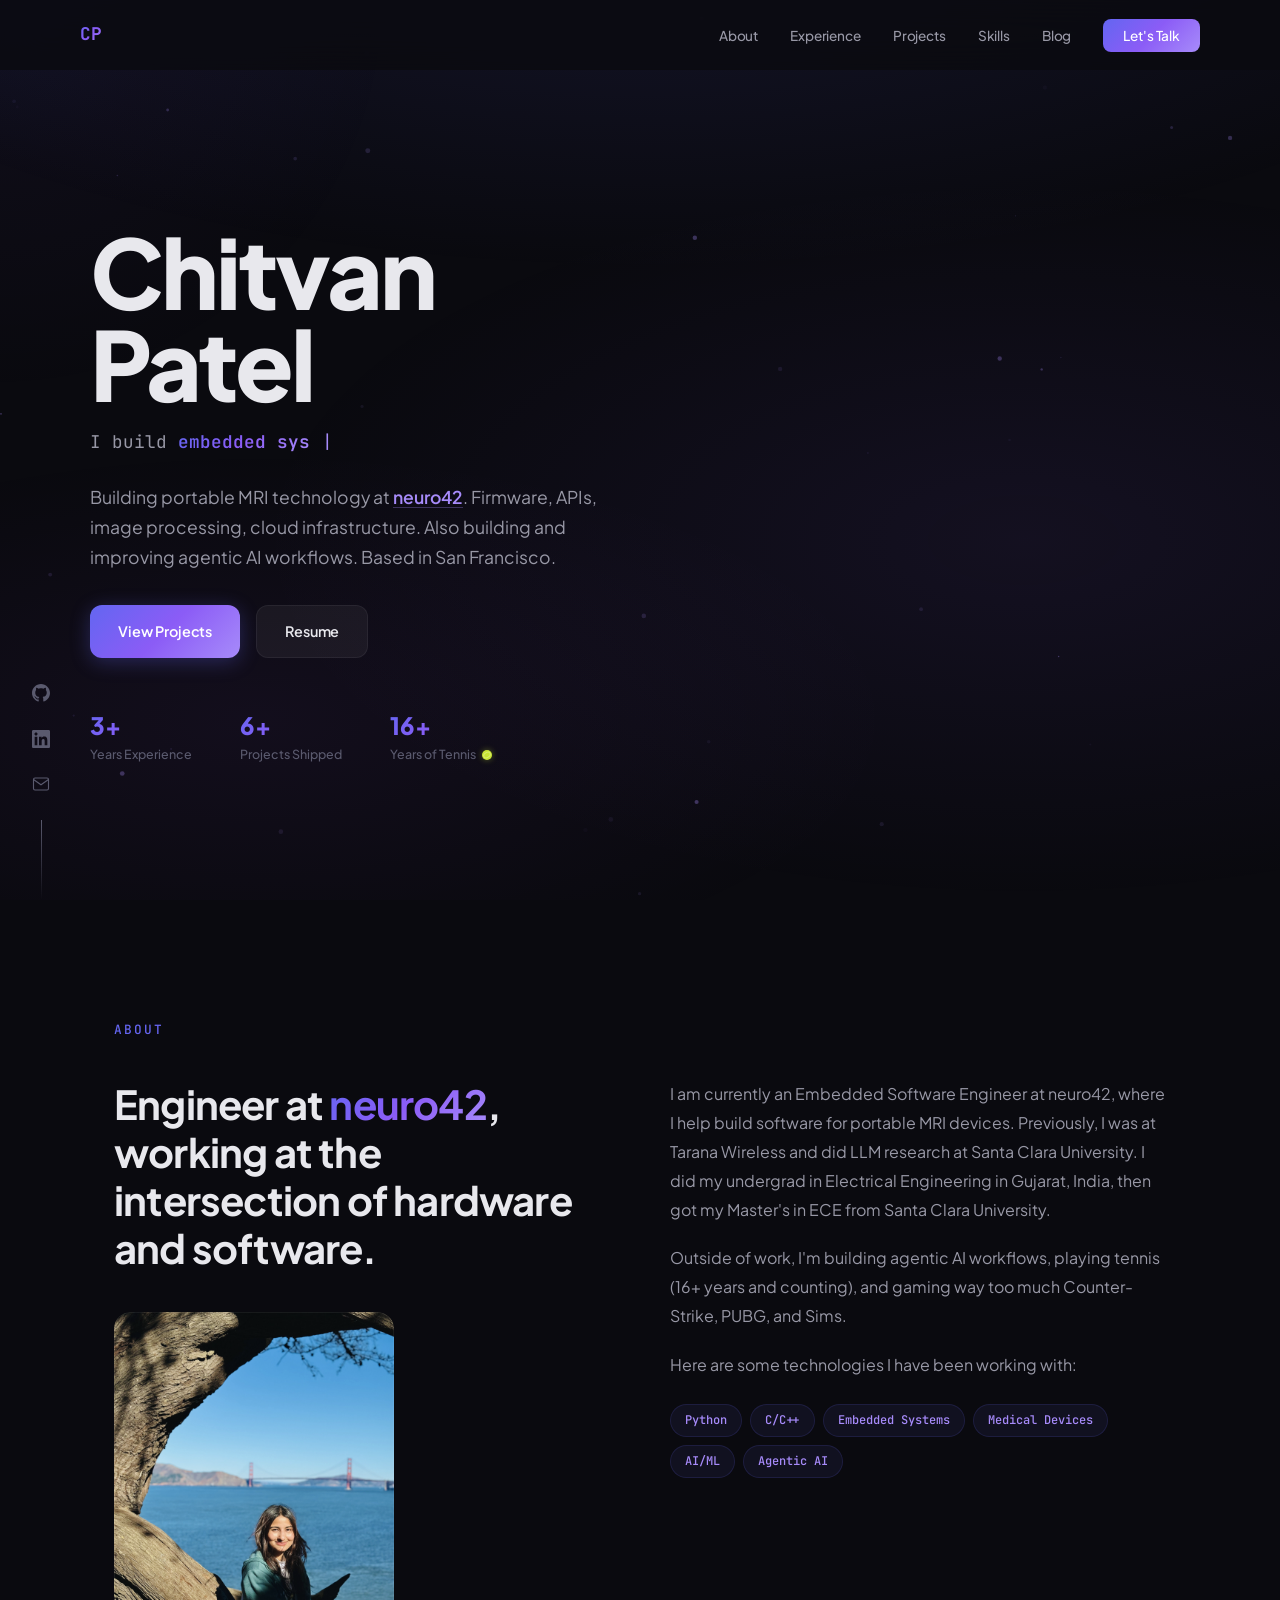
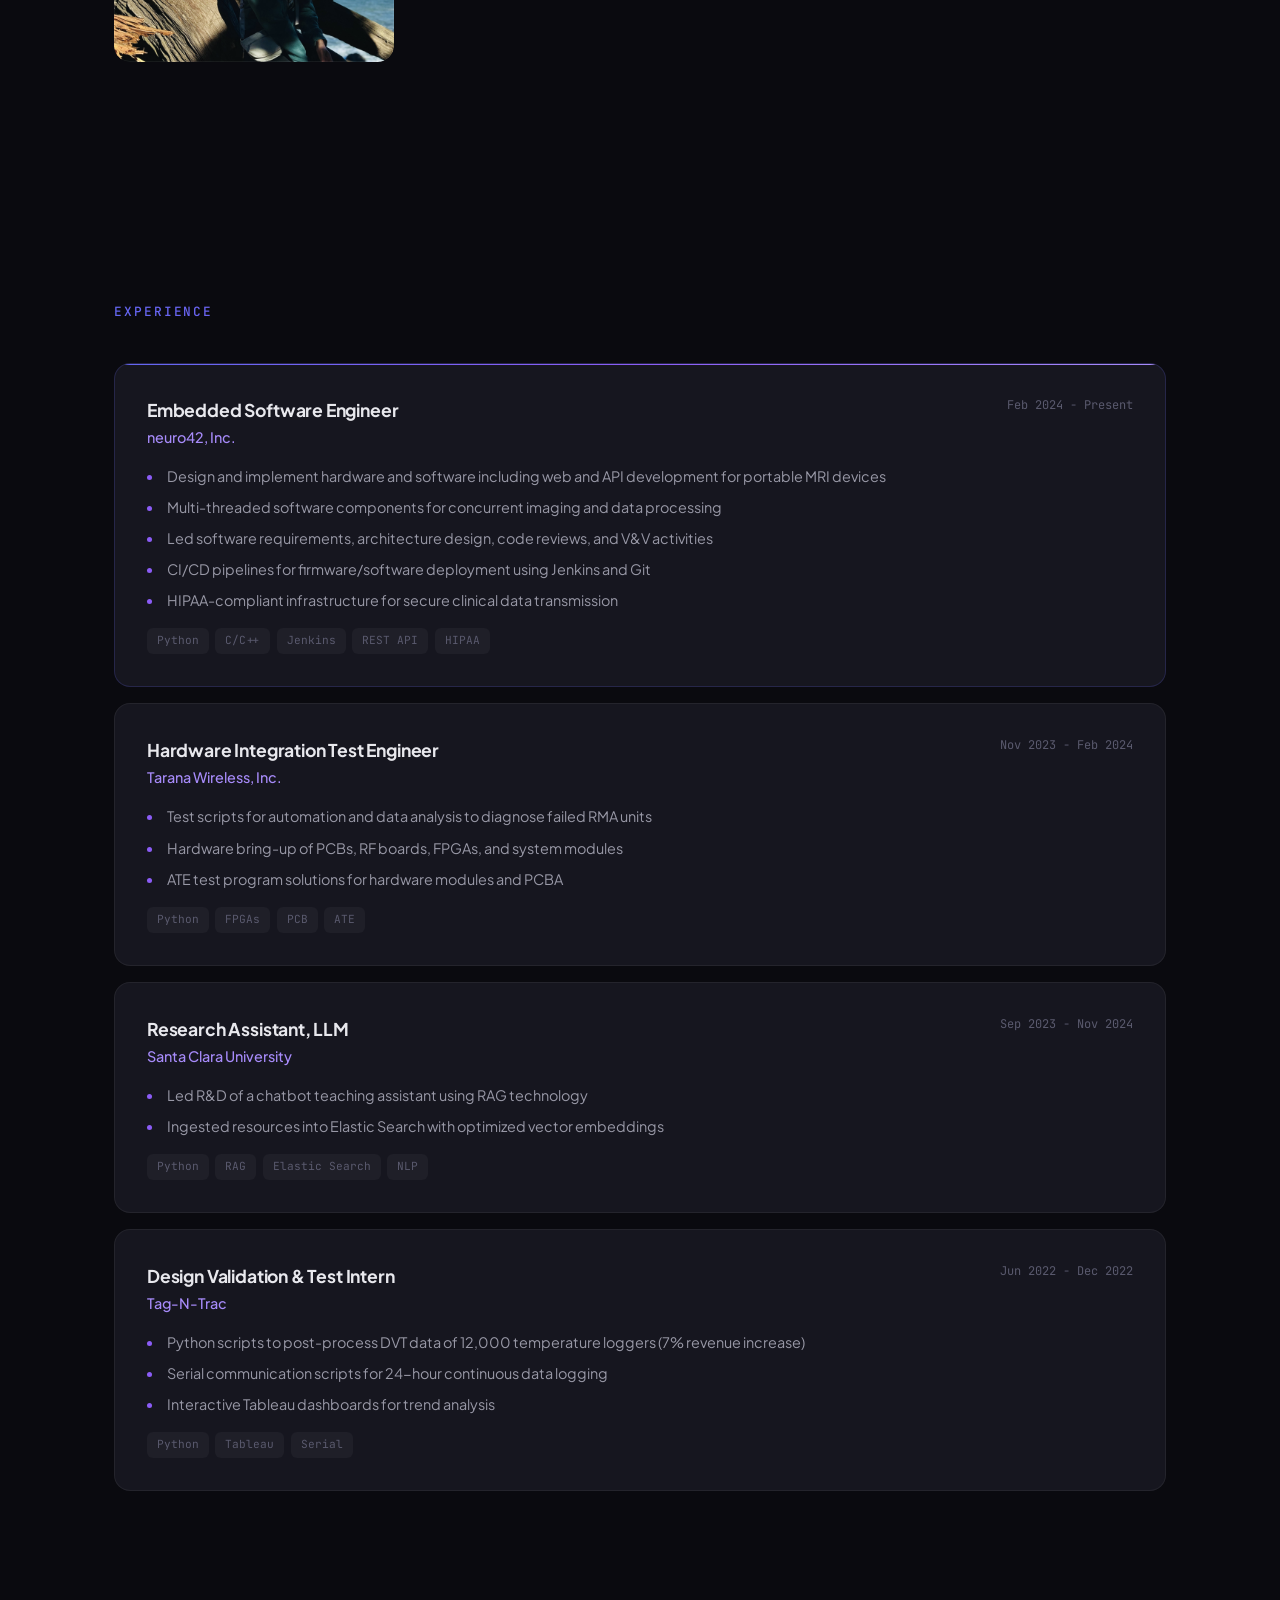
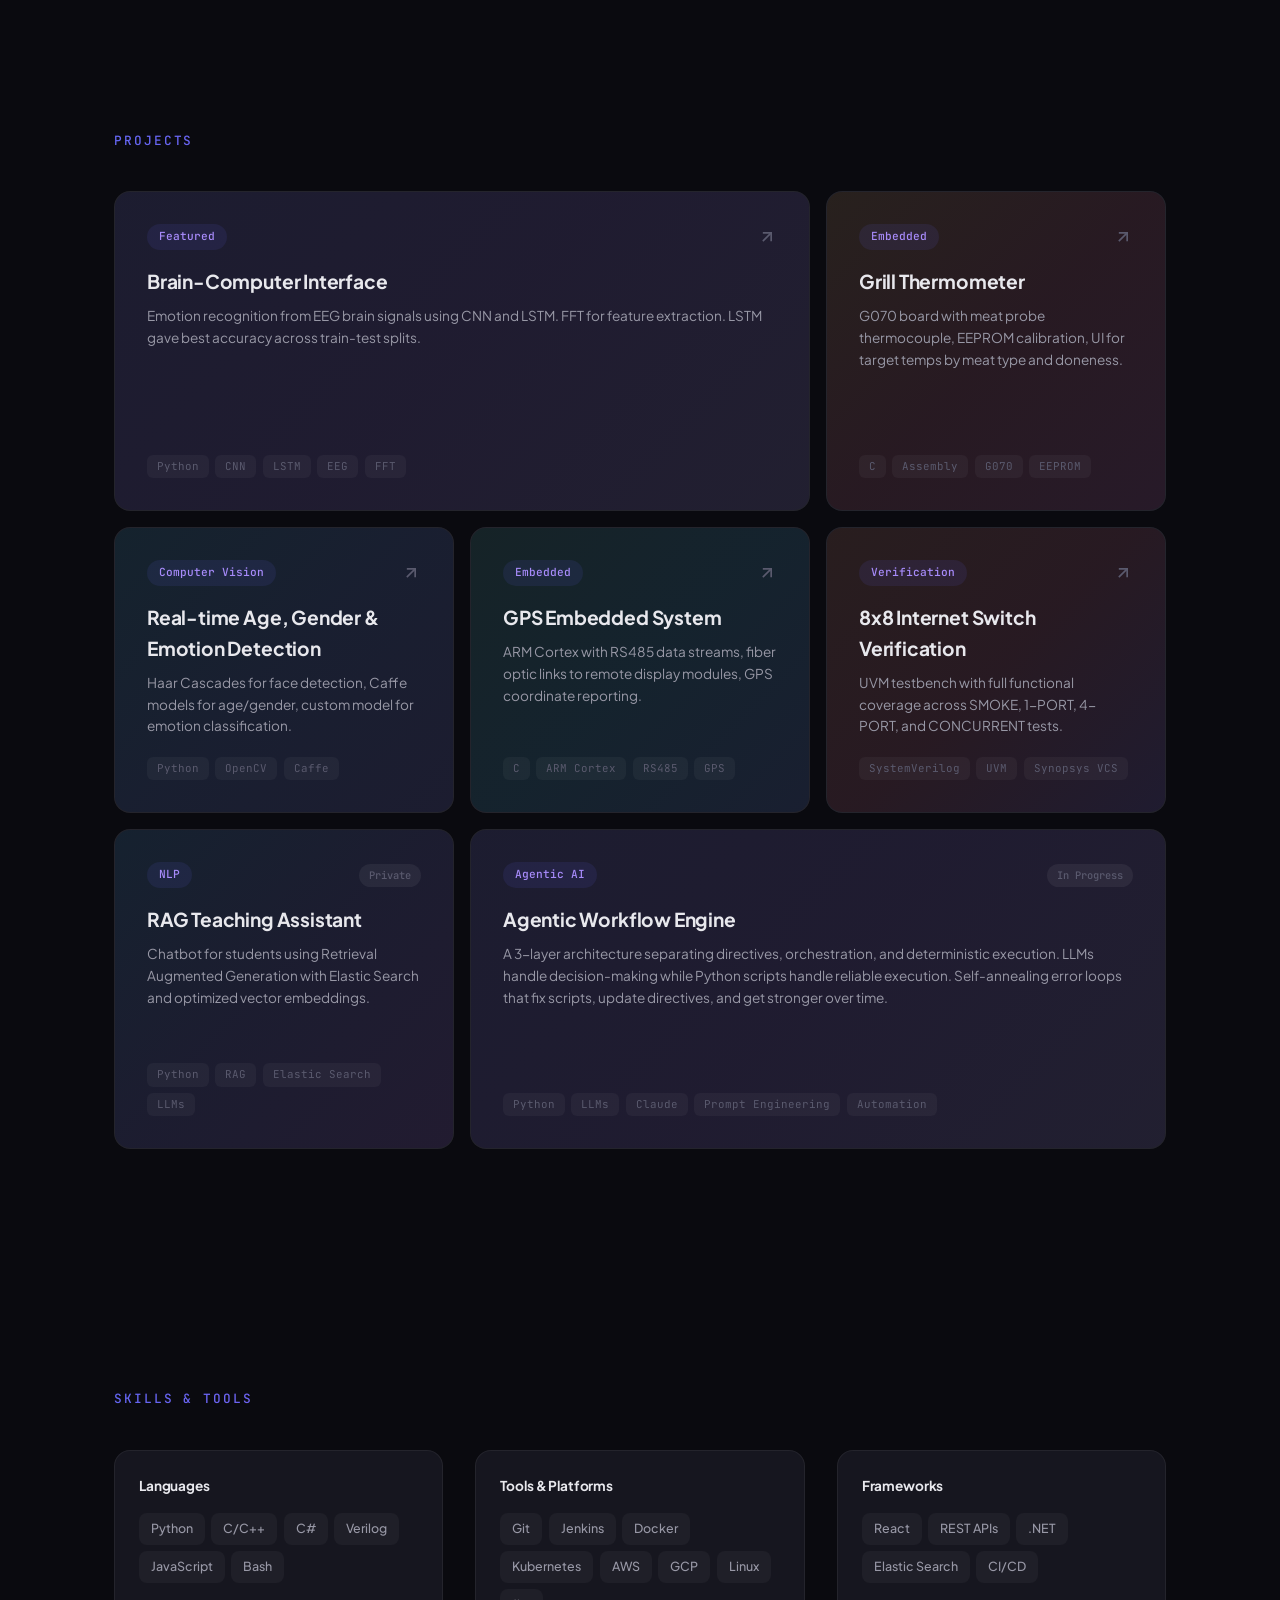
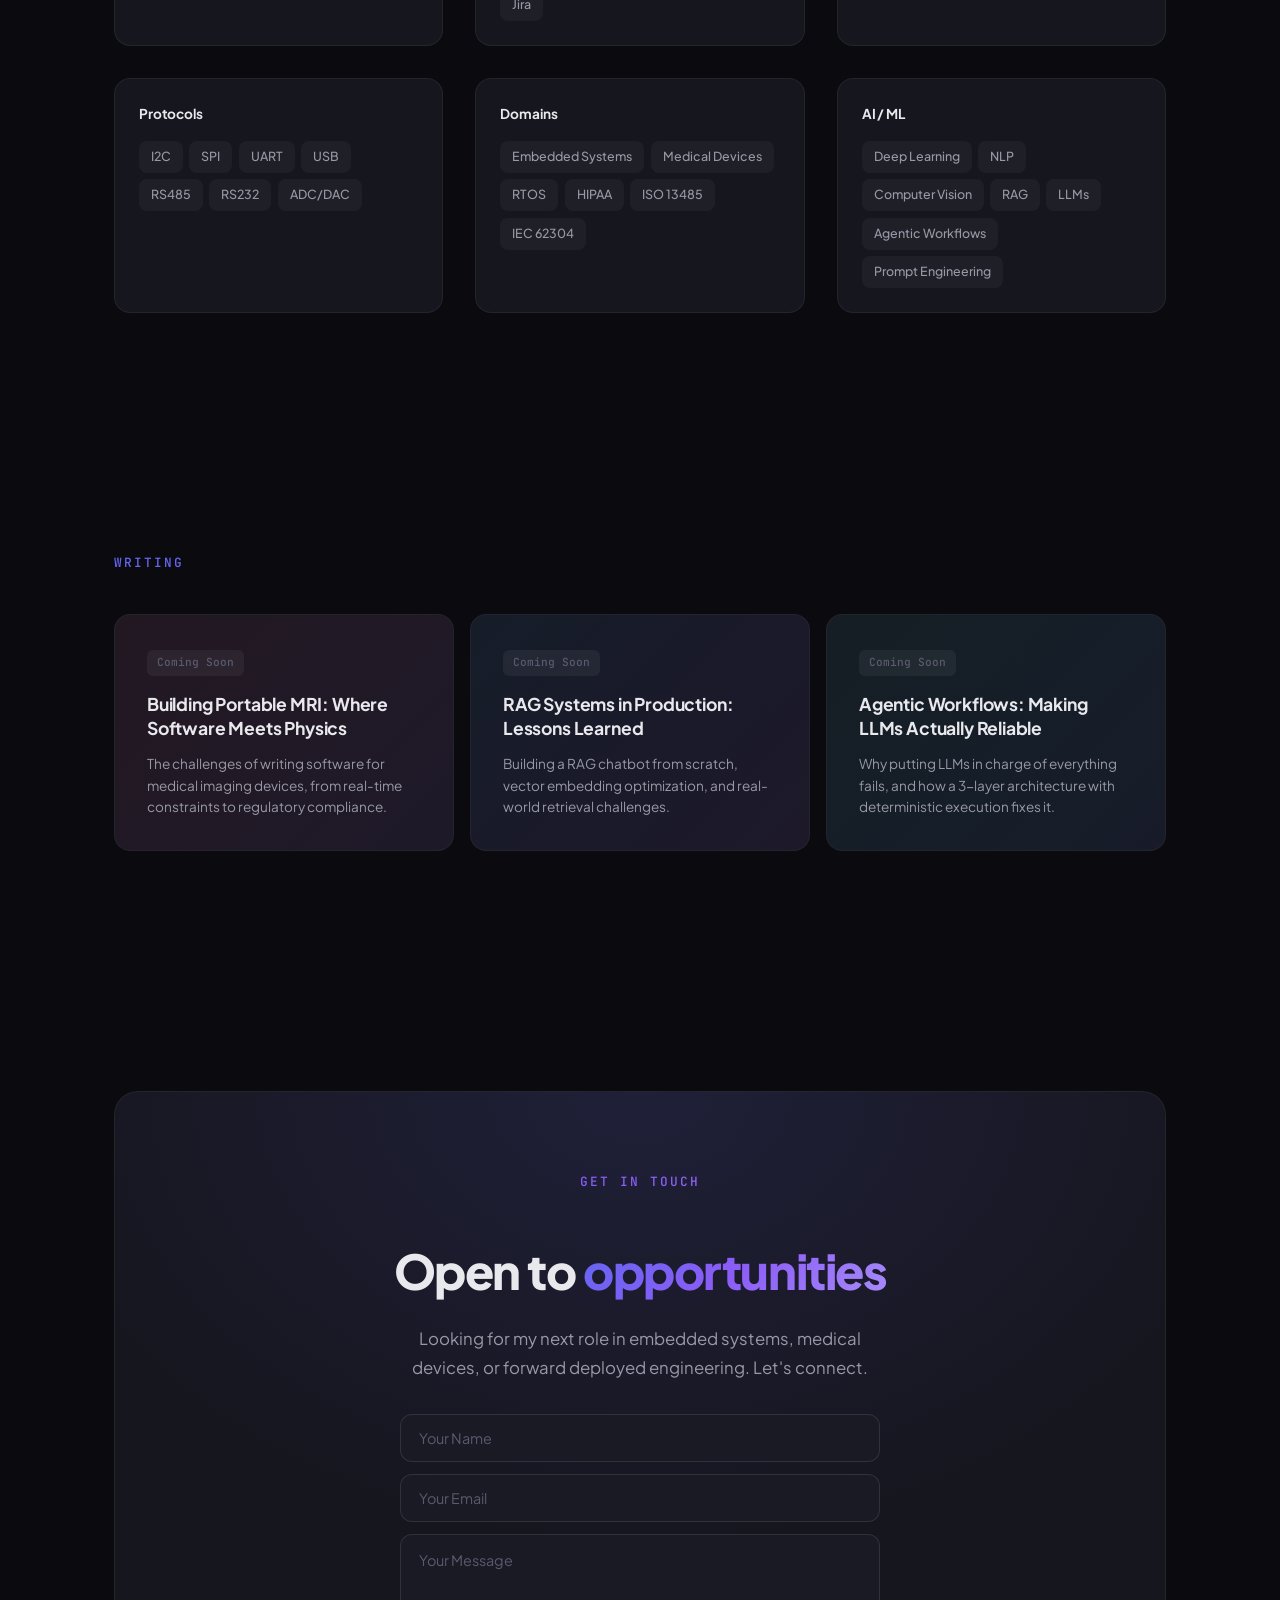
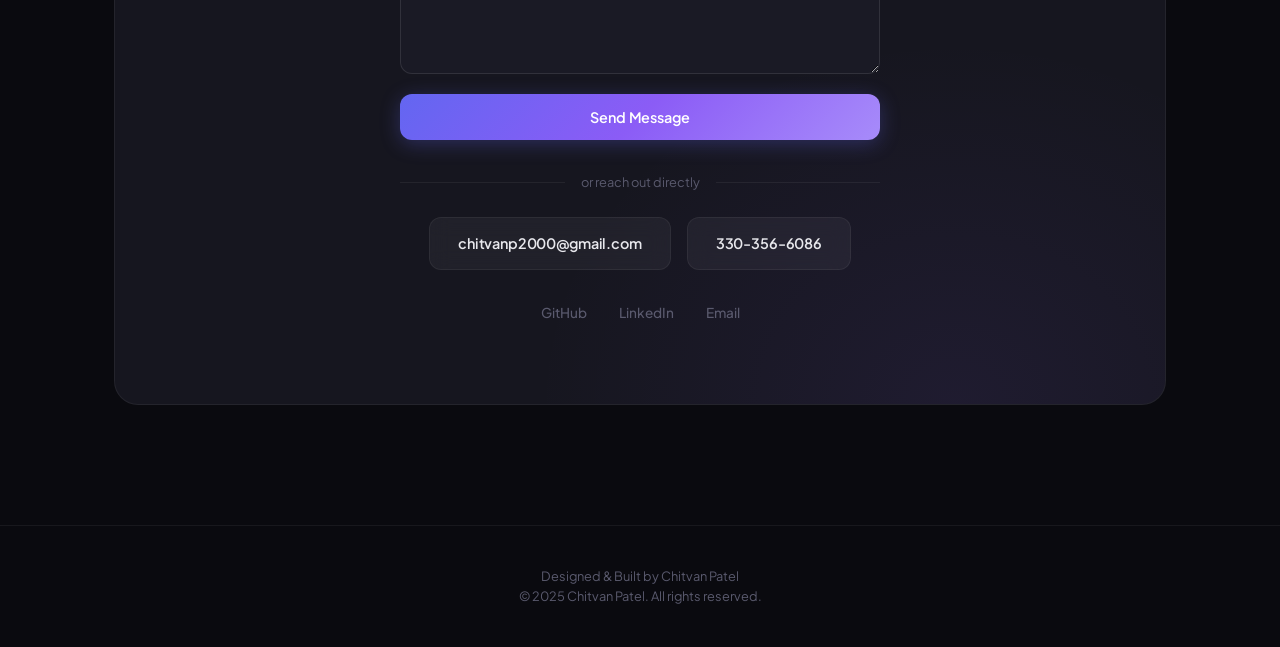
==== commit eaf1bab4: "Add AJAX form submission for Web3Forms contact form Submits via fetch instead of page redirect, show" ====
--- a/index.html
+++ b/index.html
@@ -396,7 +396,7 @@
                 </p>
                 <form class="contact-form" id="contactForm" action="https://api.web3forms.com/submit" method="POST">
                     <input type="hidden" name="access_key" value="023c84dc-edc0-479b-921b-0685d275f5d1">
-                    <input type="hidden" name="redirect" value="https://chitvanpatel.com#contact">
+
                     <input type="hidden" name="subject" value="New message from chitvanpatel.com">
                     <input type="text" name="name" placeholder="Your Name" required class="form-input">
                     <input type="email" name="email" placeholder="Your Email" required class="form-input">
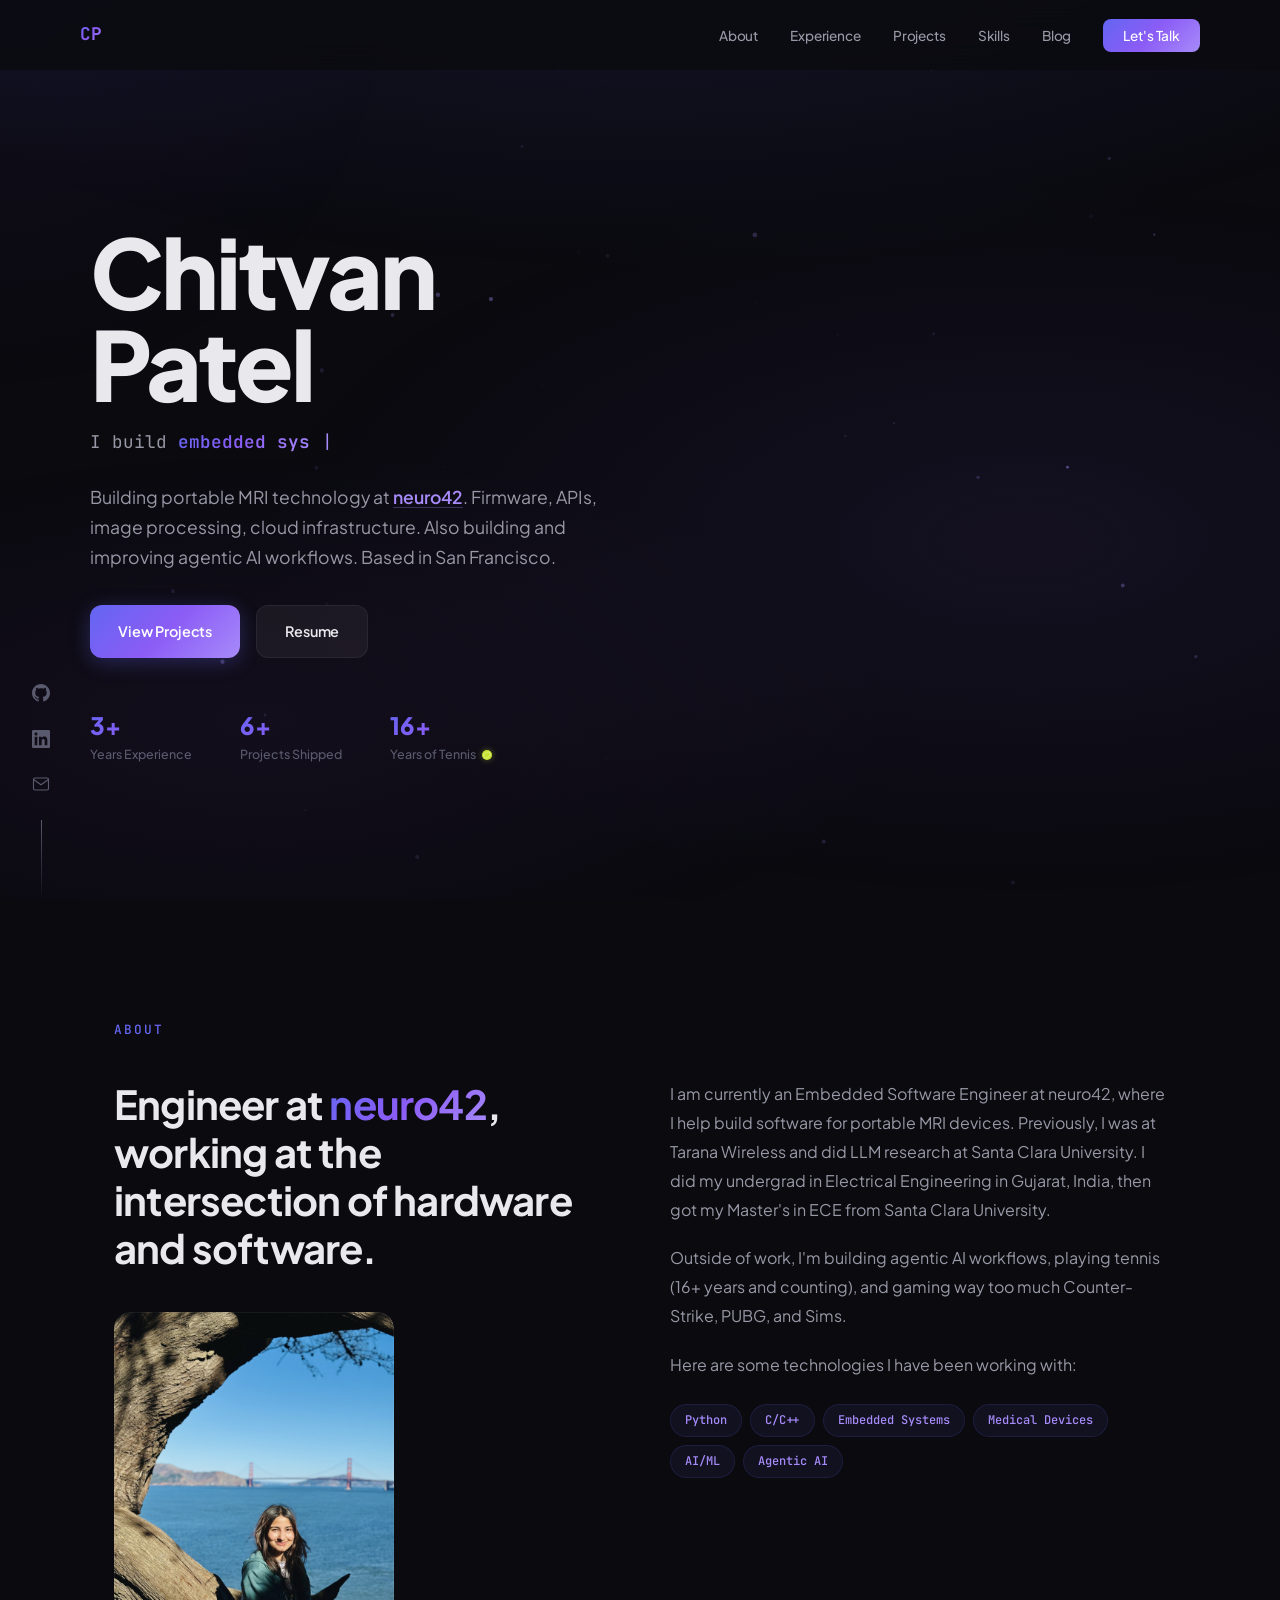
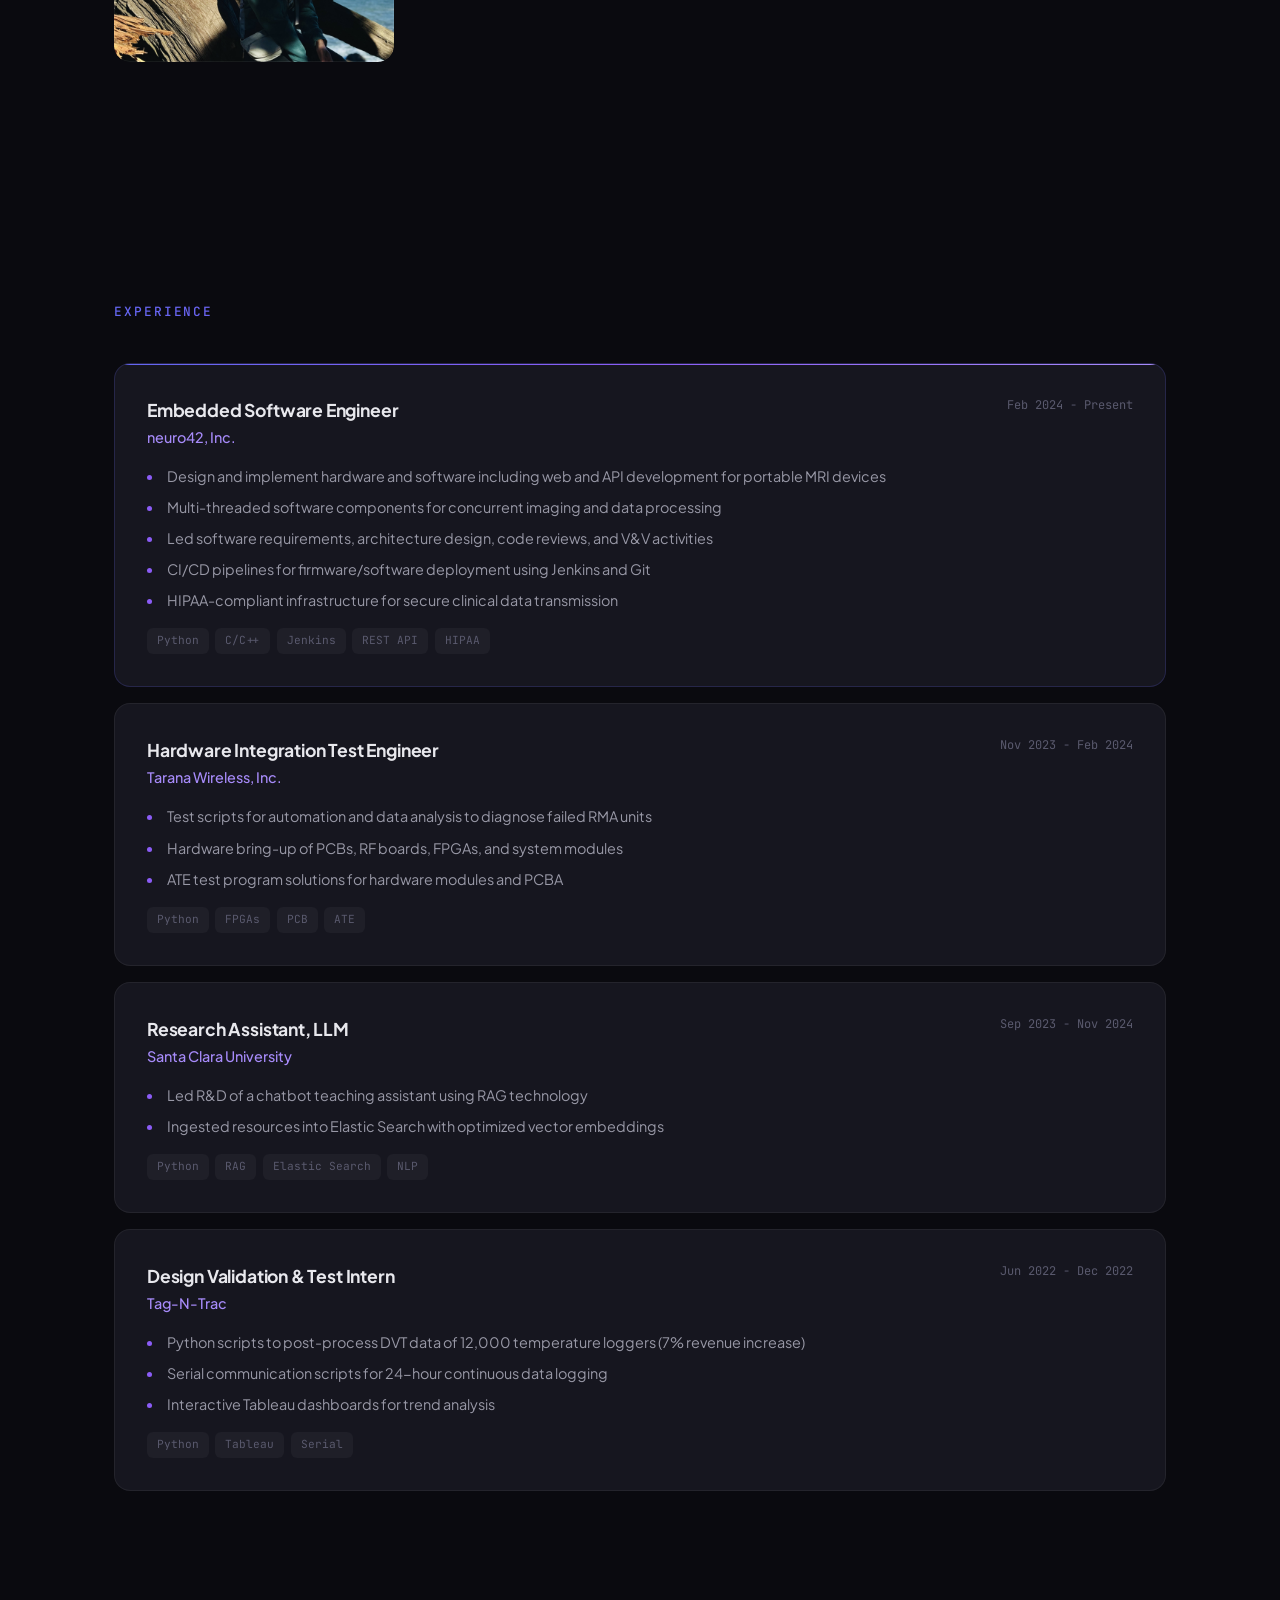
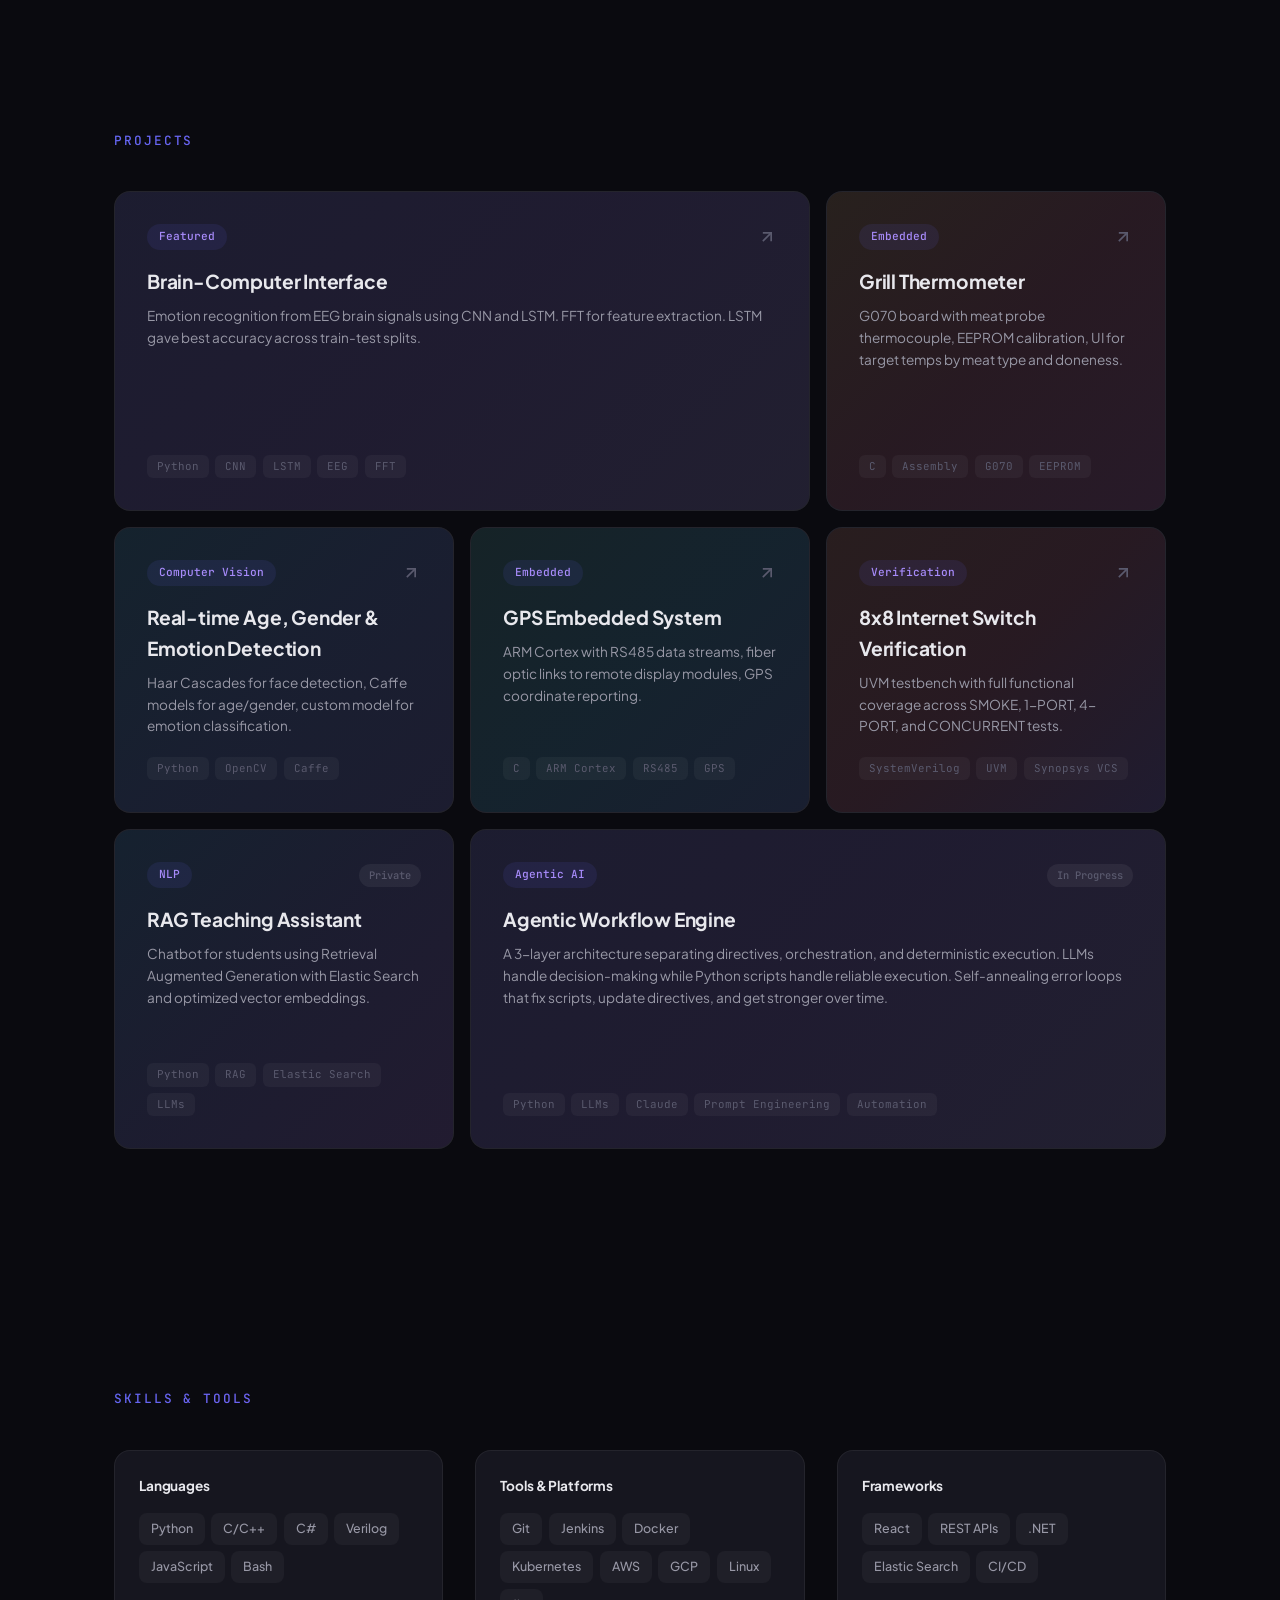
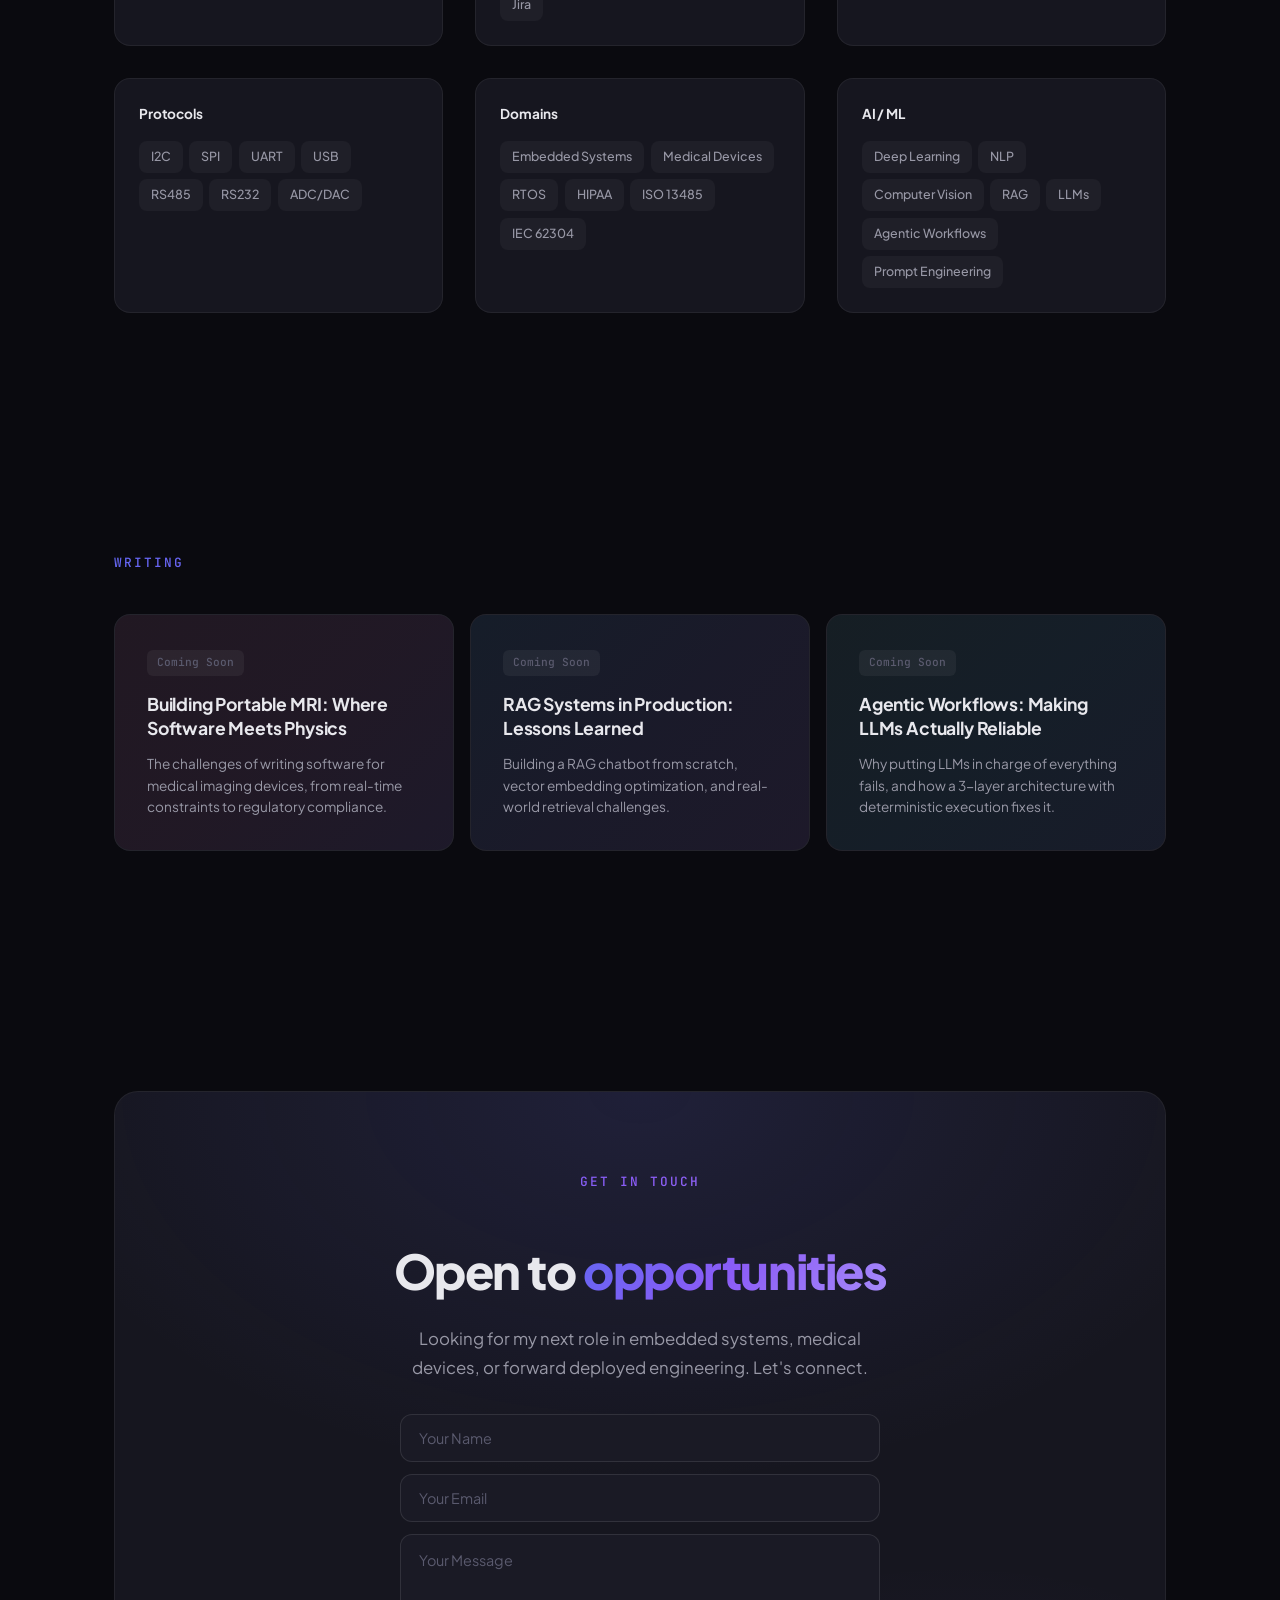
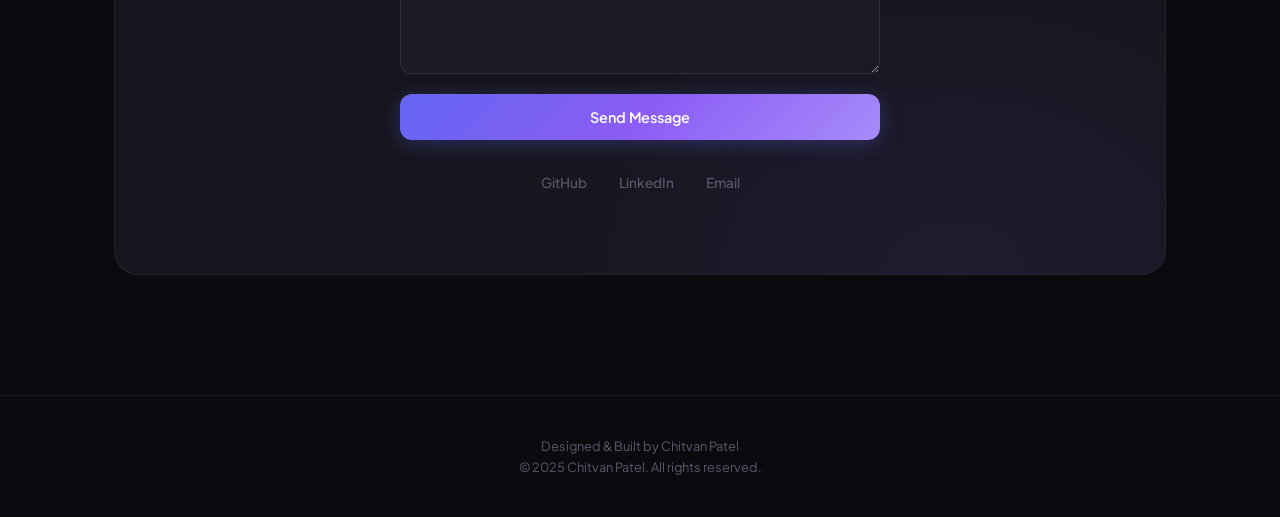
==== commit 71c8ef0a: "Remove contact directly section (email + phone buttons) Co-Authored-By: Claude Opus 4.6 <noreply@ant" ====
--- a/index.html
+++ b/index.html
@@ -403,11 +403,6 @@
                     <textarea name="message" placeholder="Your Message" required class="form-input form-textarea"></textarea>
                     <button type="submit" class="btn btn-gradient form-submit">Send Message</button>
                 </form>
-                <div class="contact-divider">or reach out directly</div>
-                <div class="contact-actions">
-                    <a href="mailto:chitvanp2000@gmail.com" class="btn btn-glass">chitvanp2000@gmail.com</a>
-                    <a href="tel:330-356-6086" class="btn btn-glass">330-356-6086</a>
-                </div>
                 <div class="contact-socials">
                     <a href="https://github.com/Cpatel2000" target="_blank" rel="noopener">GitHub</a>
                     <a href="https://www.linkedin.com/in/chitvan-patel-878218195/" target="_blank" rel="noopener">LinkedIn</a>
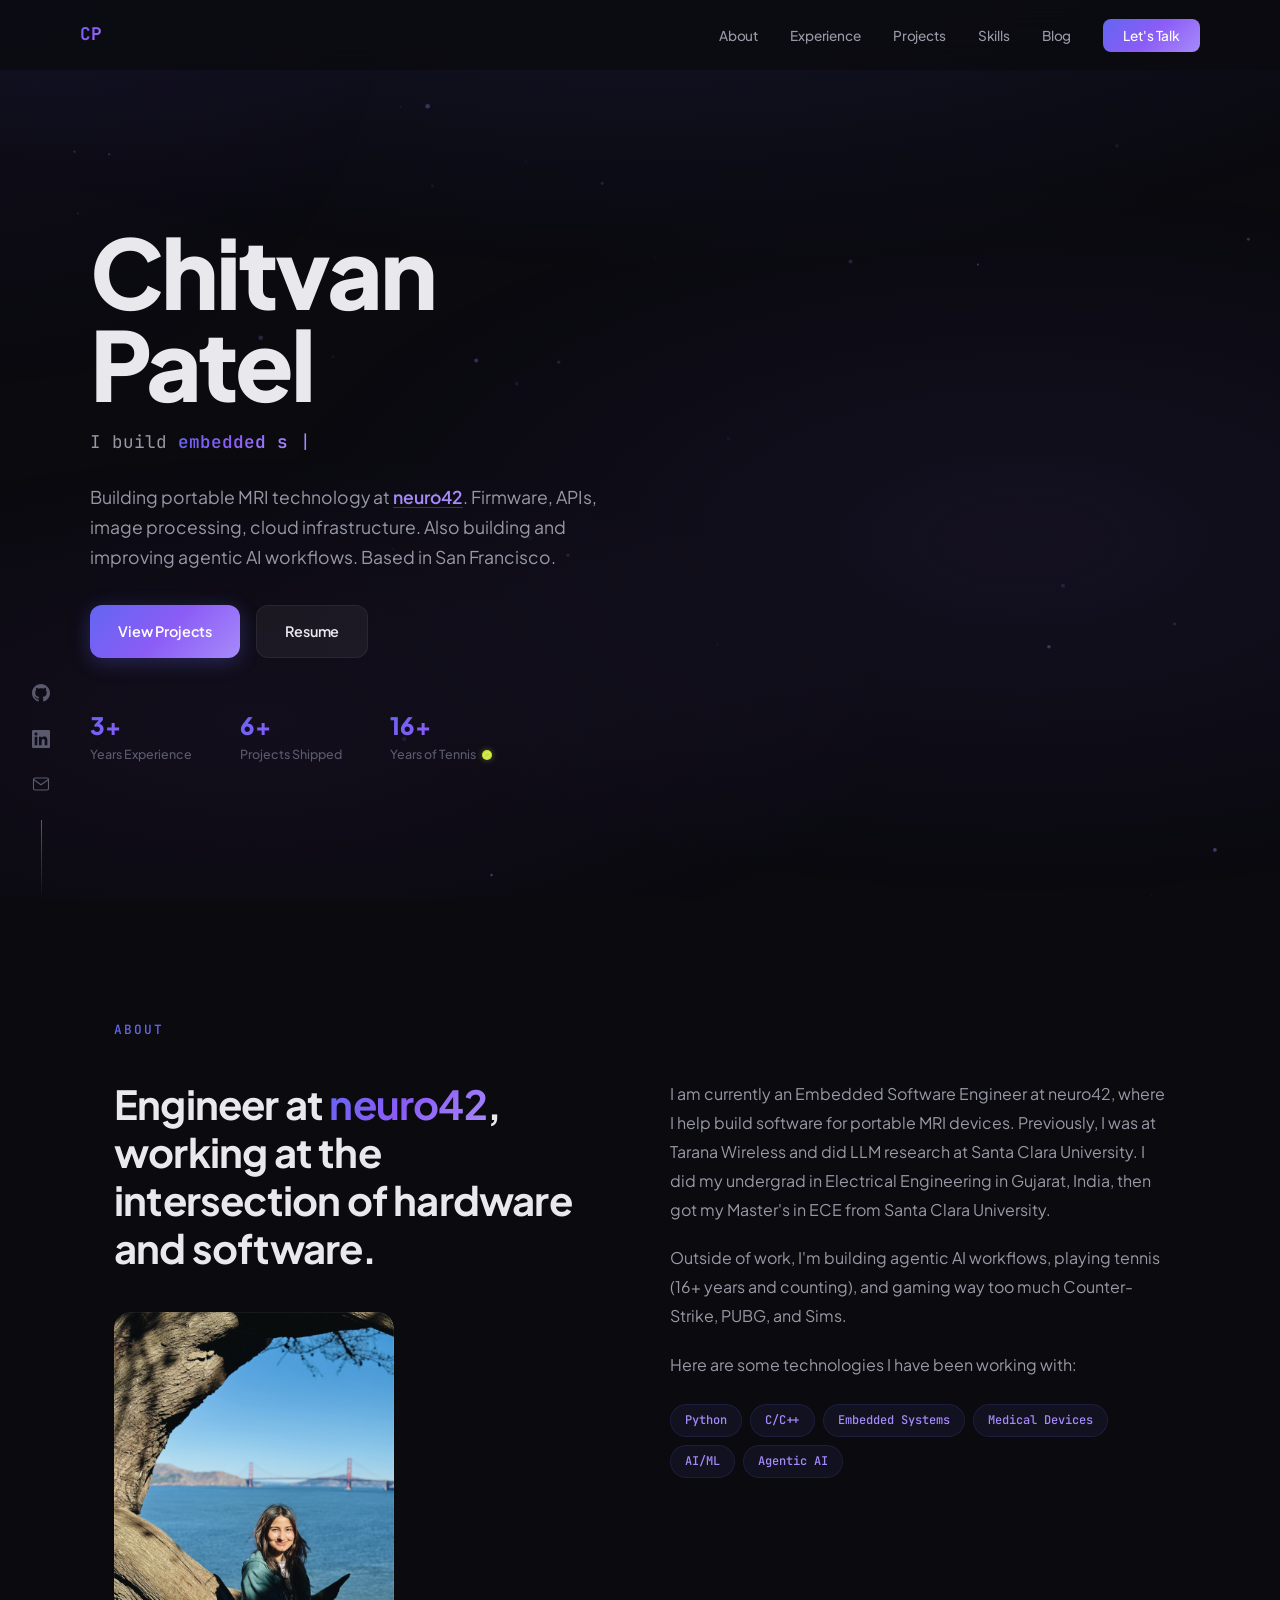
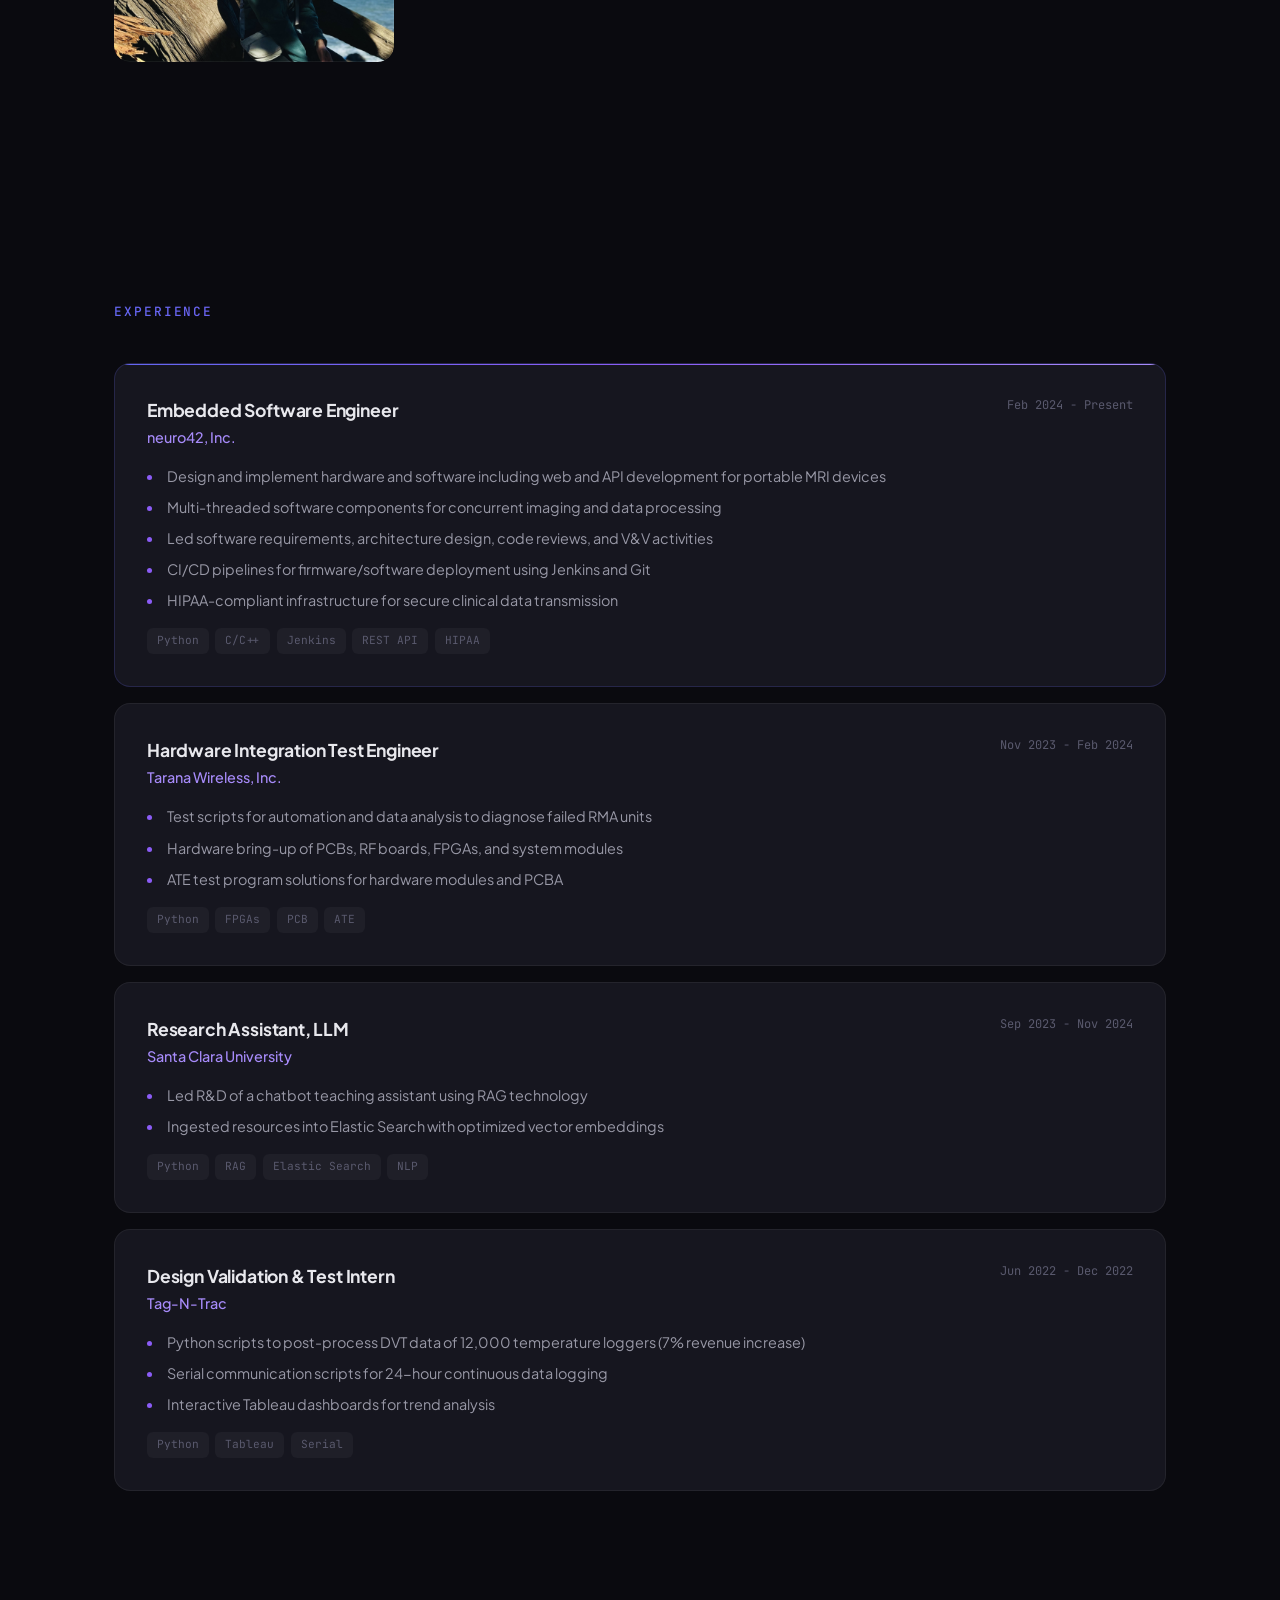
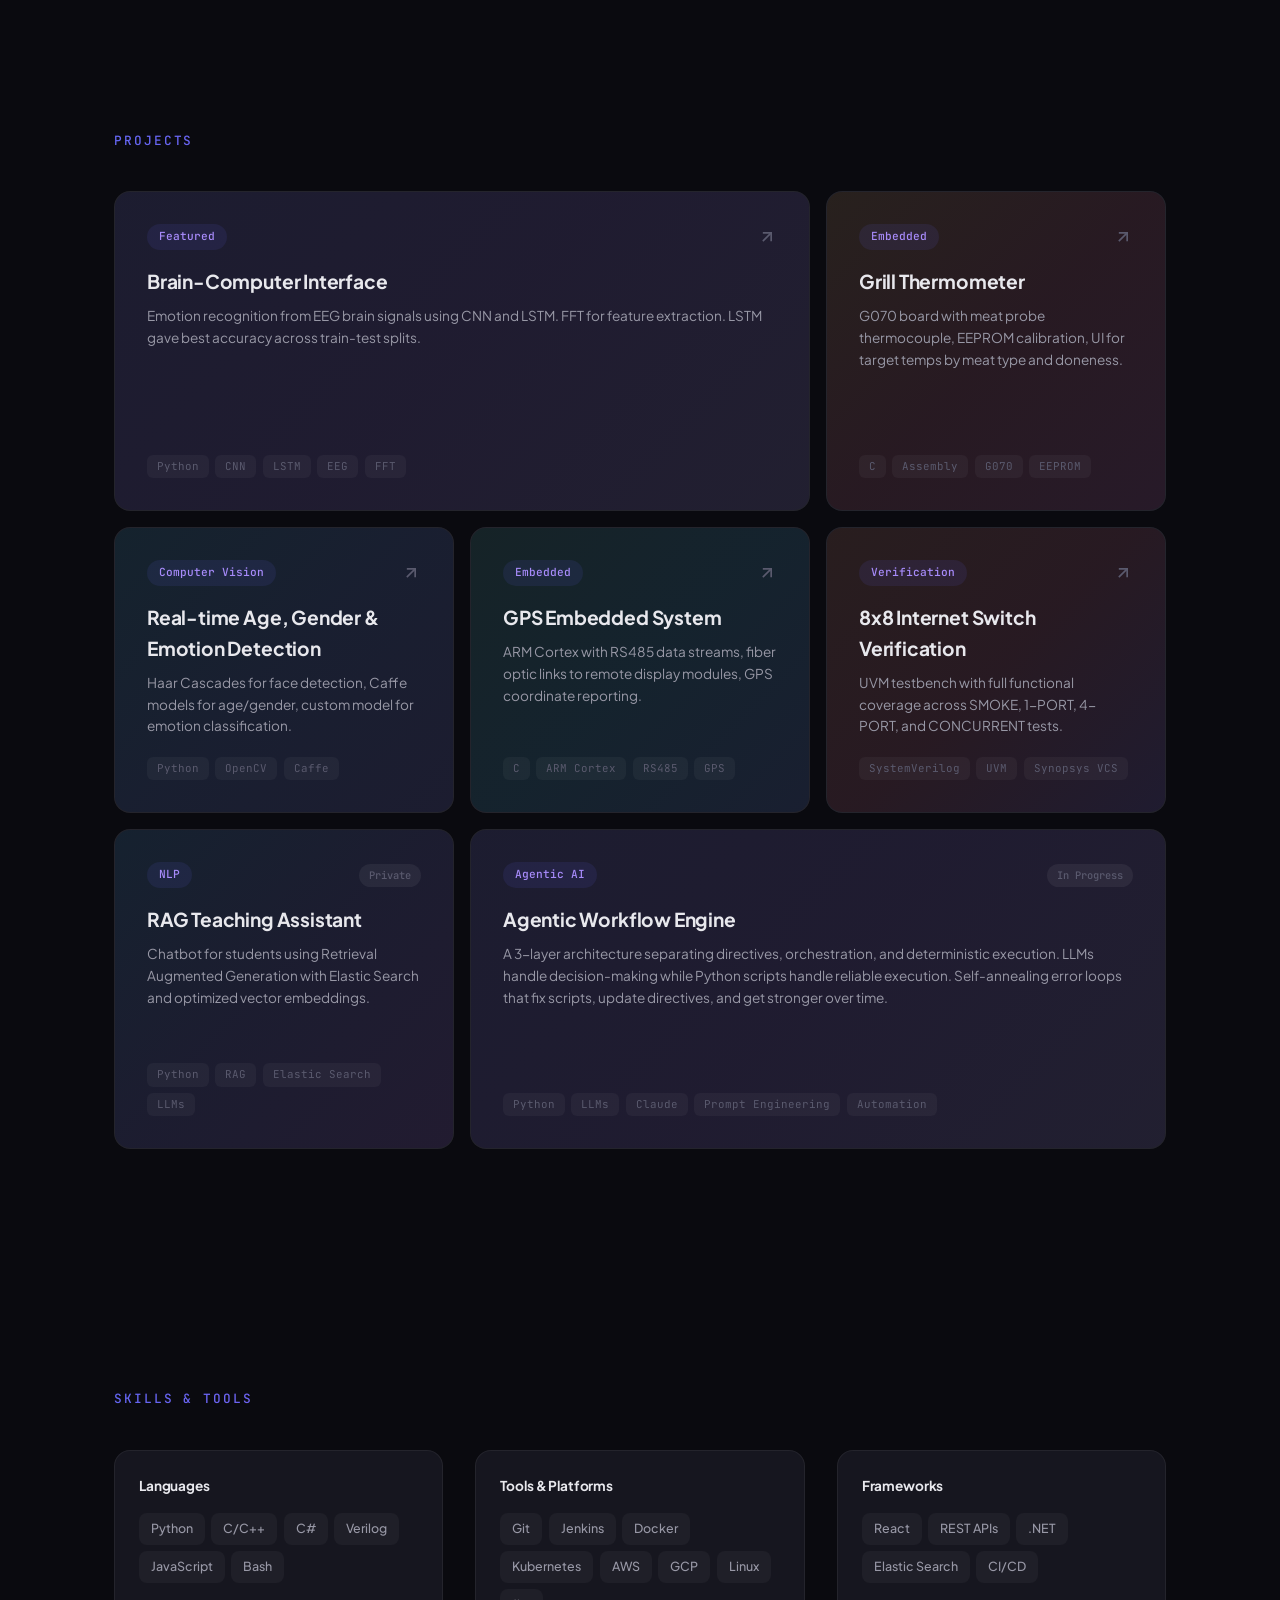
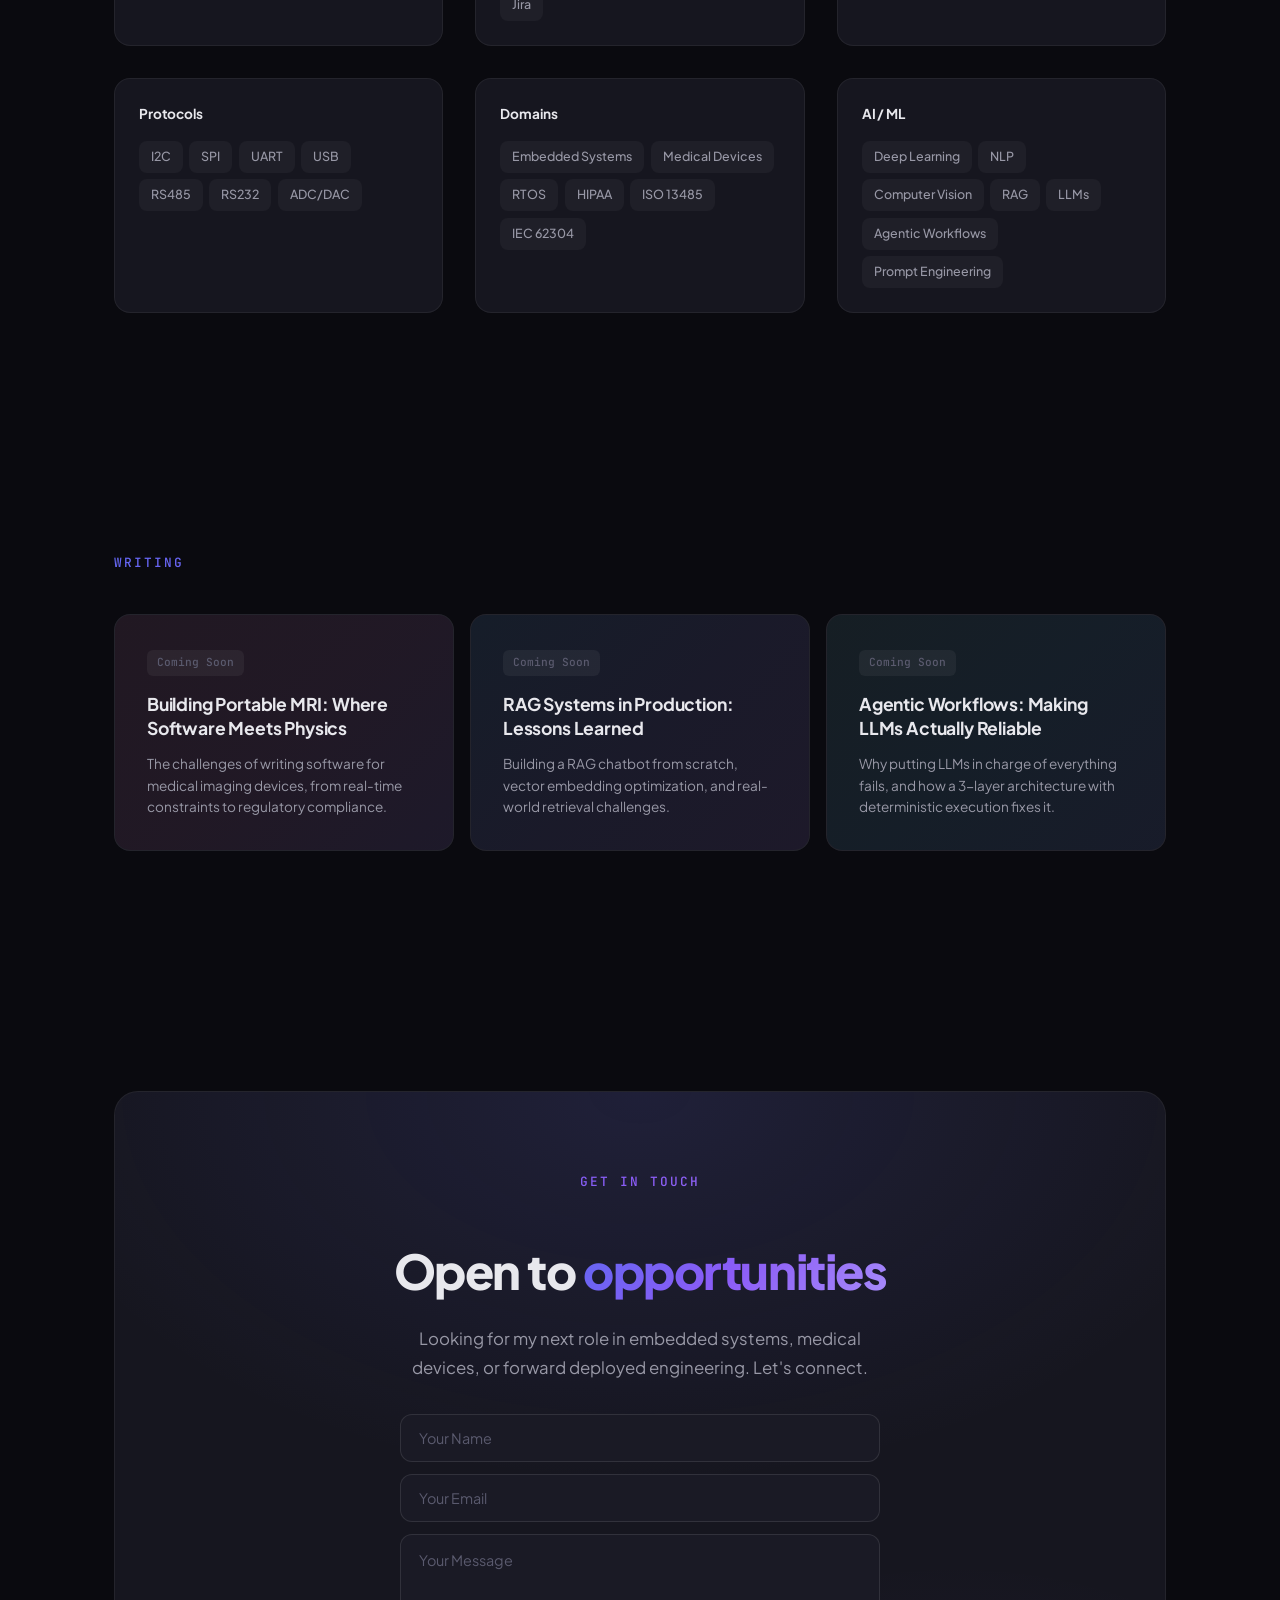
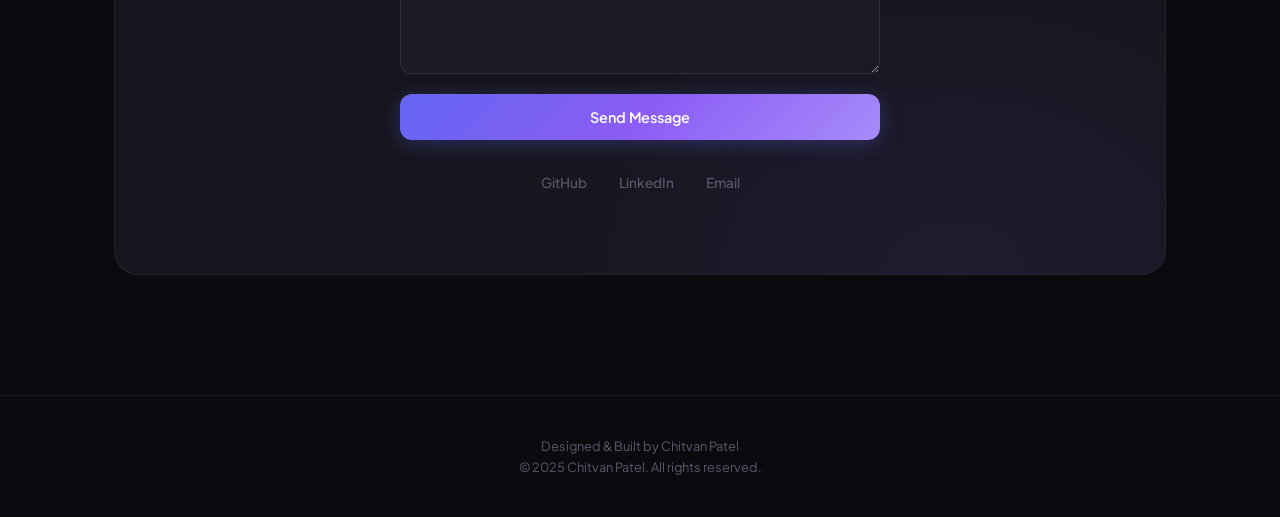
==== commit 72a4e2b7: "Remove form action/method to prevent native POST to Web3Forms AJAX handler in script.js is the only " ====
--- a/index.html
+++ b/index.html
@@ -394,7 +394,7 @@
                     Looking for my next role in embedded systems, medical devices, or forward deployed engineering.
                     Let's connect.
                 </p>
-                <form class="contact-form" id="contactForm" action="https://api.web3forms.com/submit" method="POST">
+                <form class="contact-form" id="contactForm">
                     <input type="hidden" name="access_key" value="023c84dc-edc0-479b-921b-0685d275f5d1">
 
                     <input type="hidden" name="subject" value="New message from chitvanpatel.com">
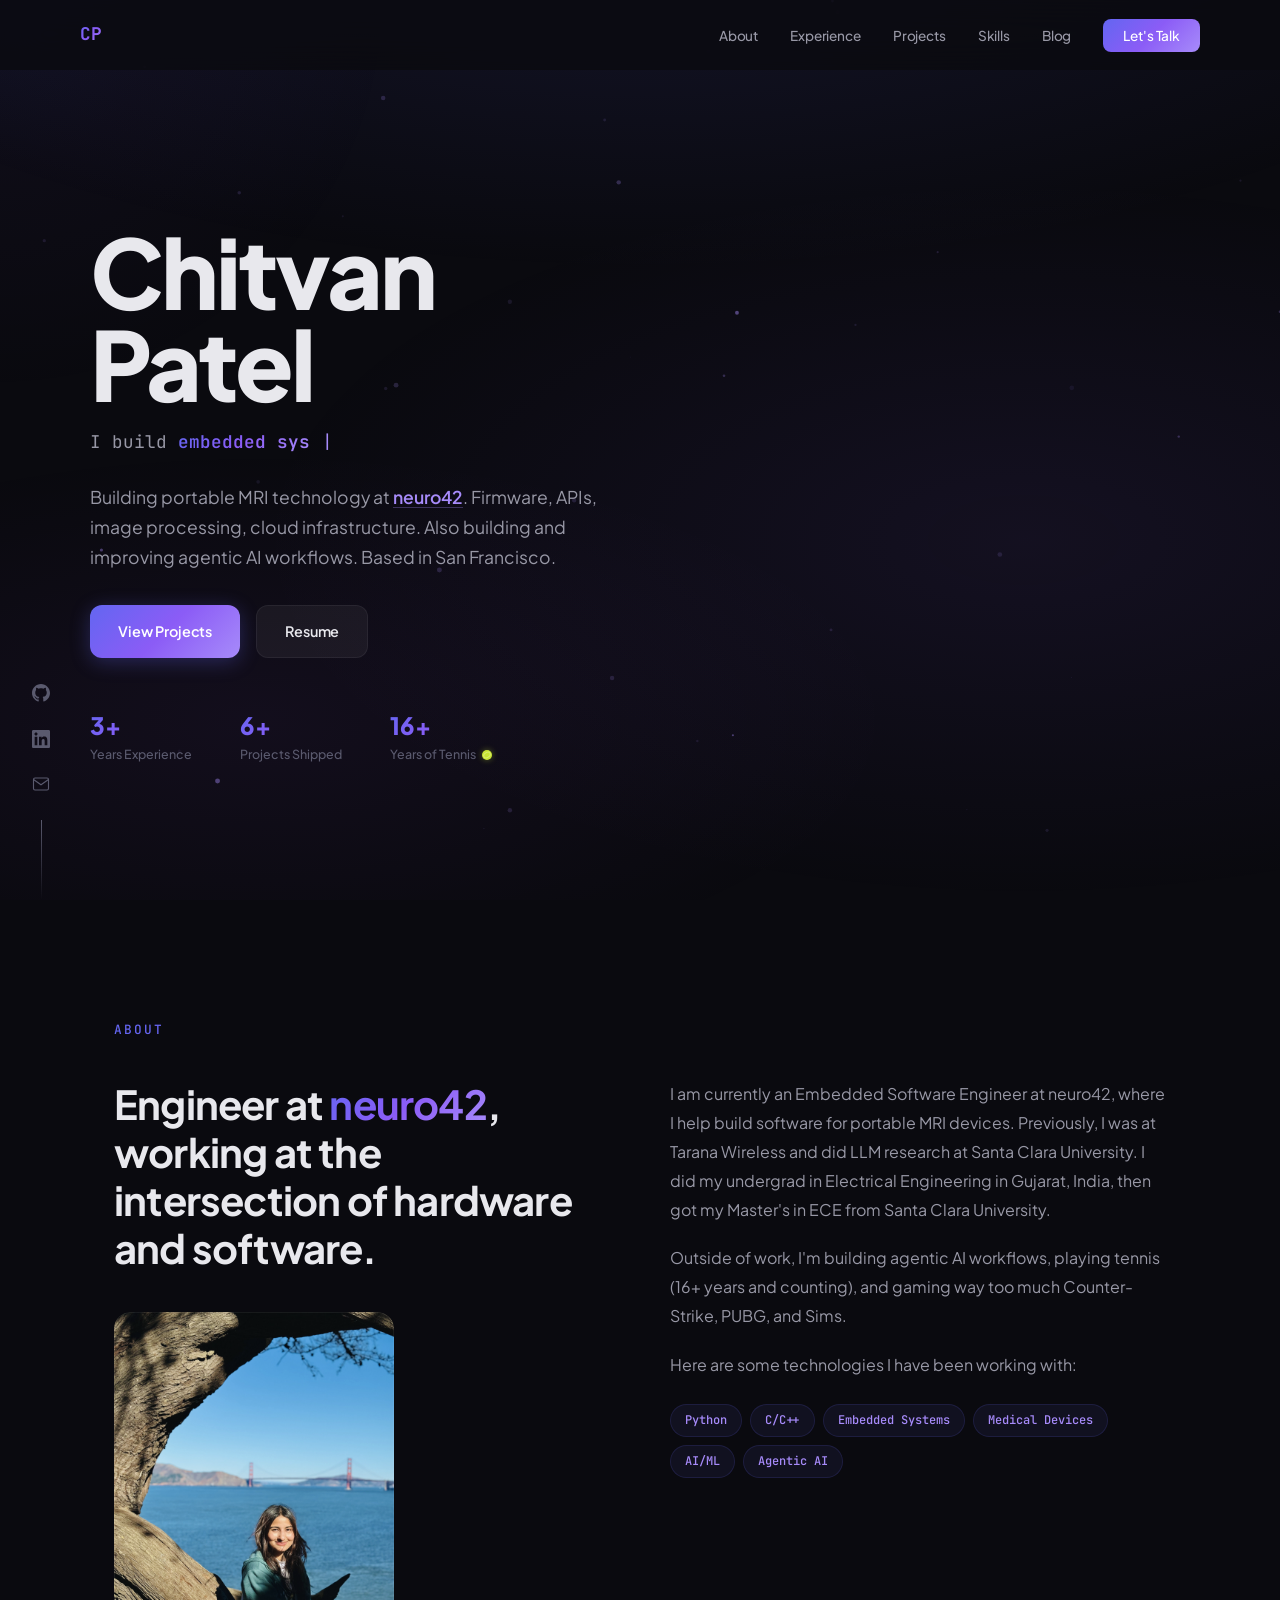
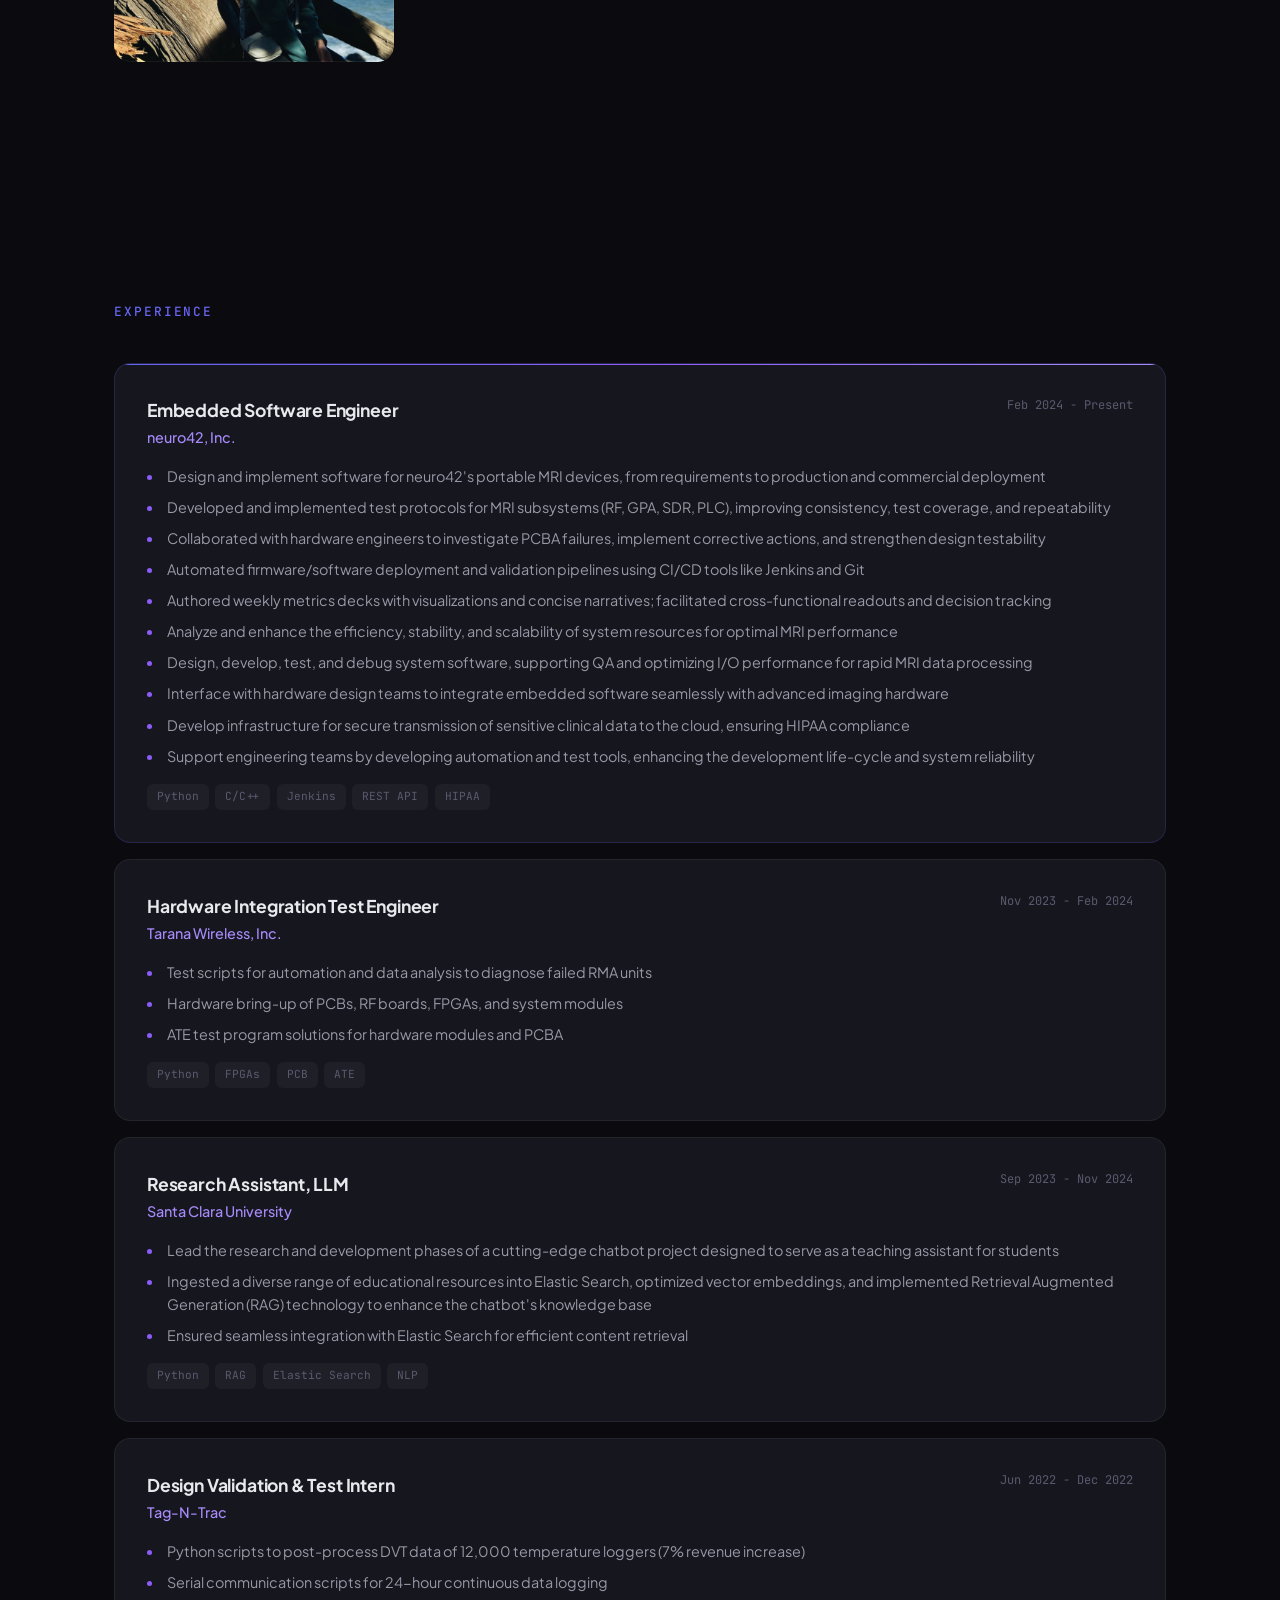
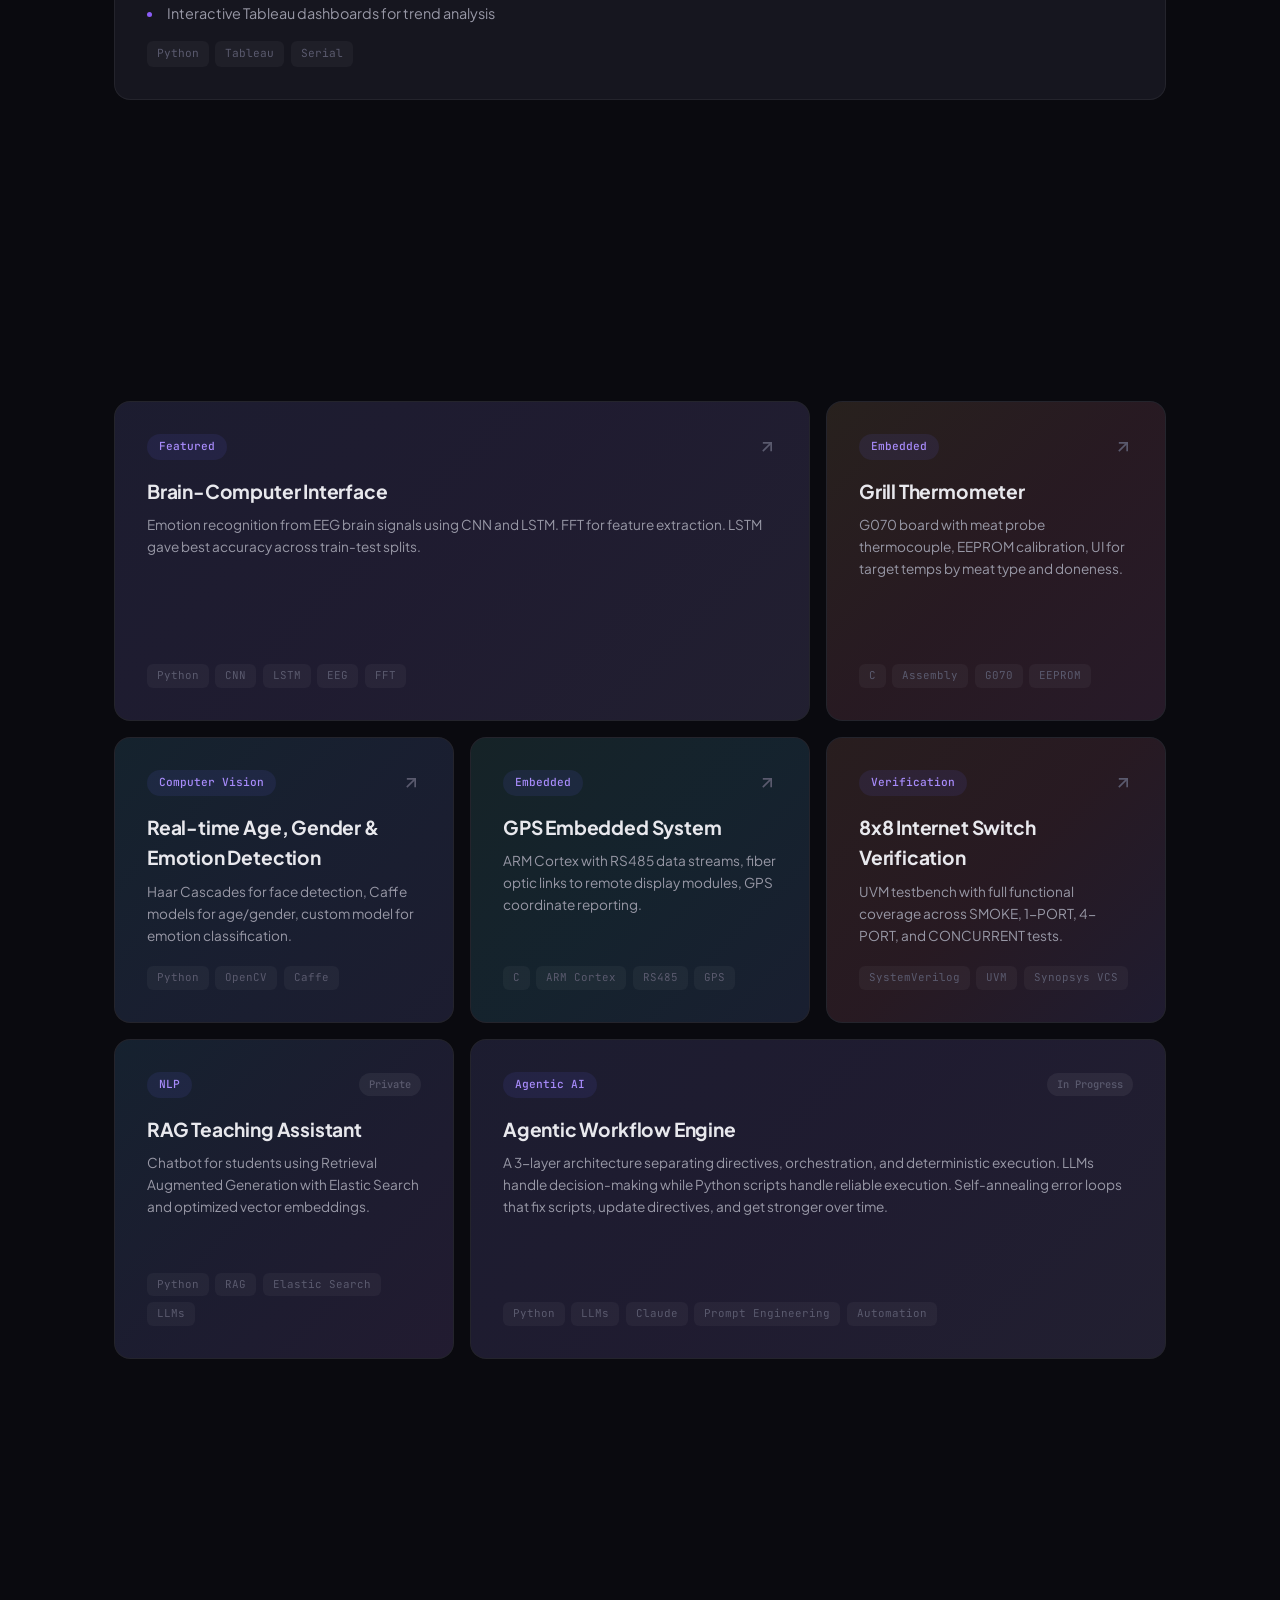
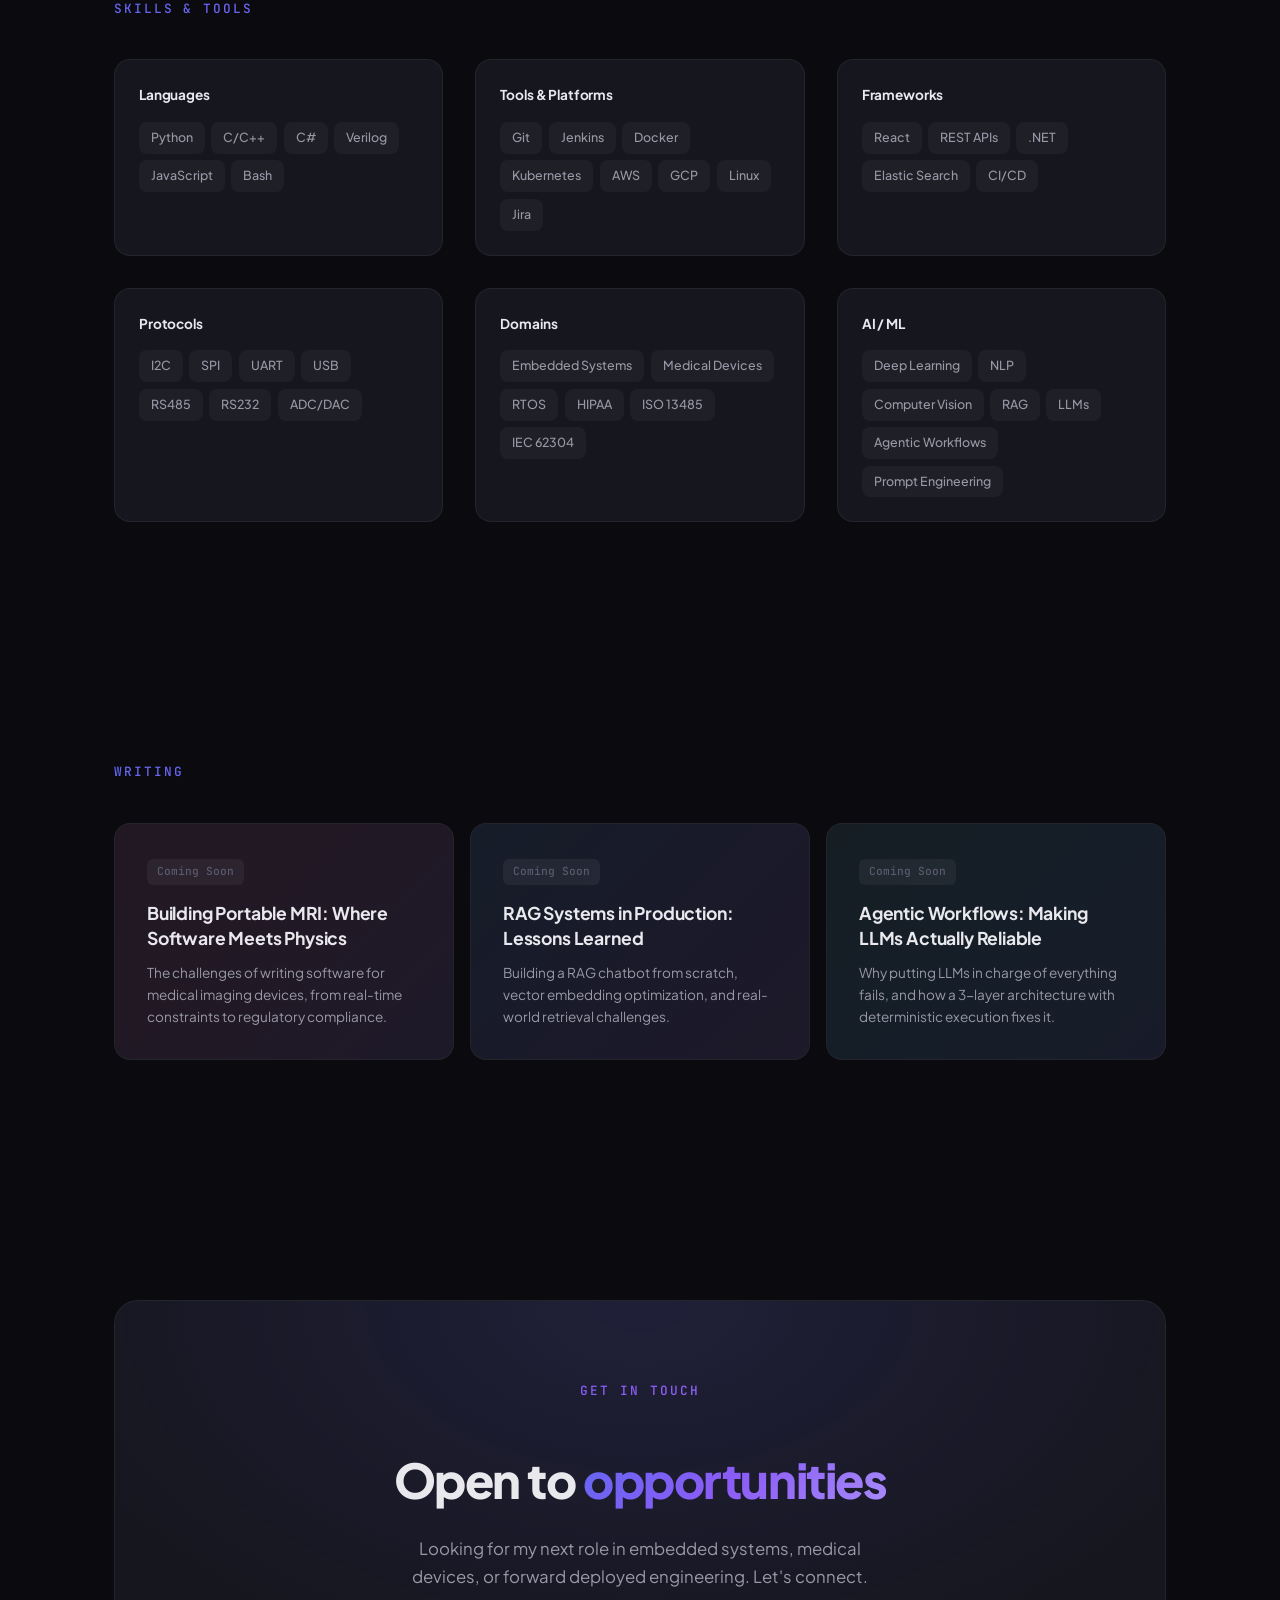
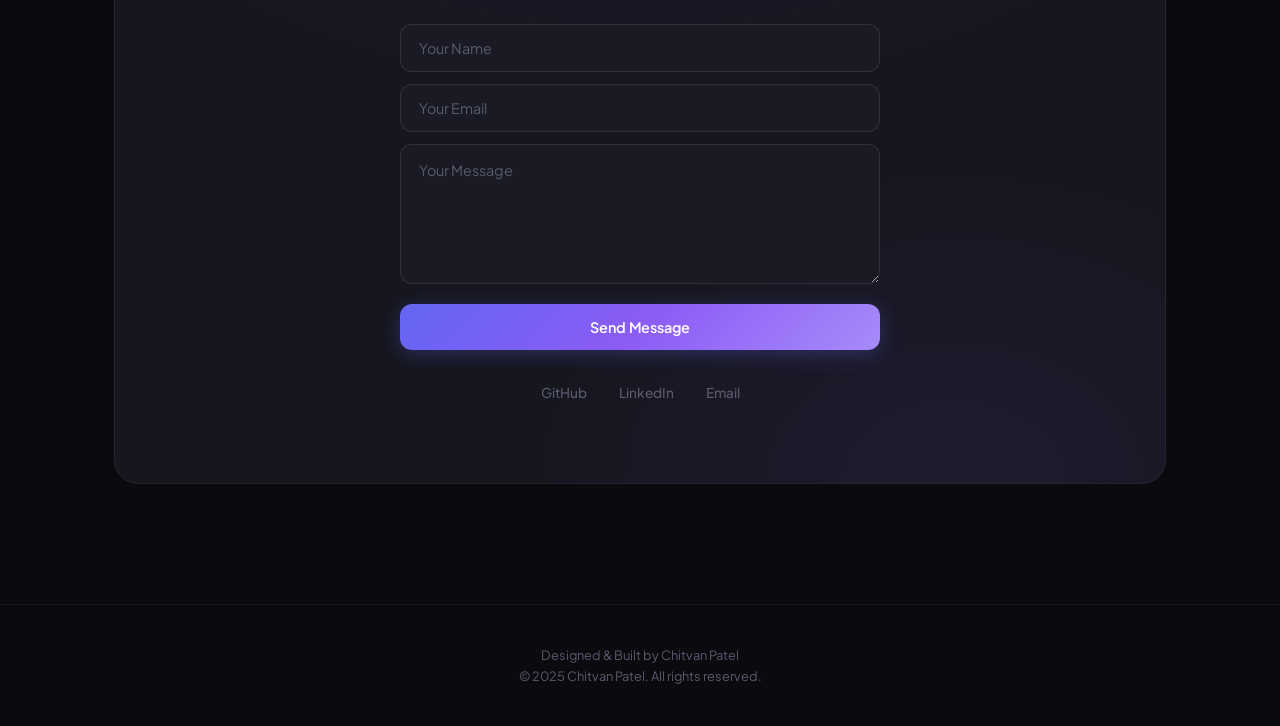
==== commit 8f06bde7: "Update experience bullets for neuro42 and SCU research assistant Co-Authored-By: Claude Opus 4.6 <no" ====
--- a/index.html
+++ b/index.html
@@ -145,11 +145,16 @@
                         <span class="exp-date">Feb 2024 - Present</span>
                     </div>
                     <ul class="exp-points">
-                        <li>Design and implement hardware and software including web and API development for portable MRI devices</li>
-                        <li>Multi-threaded software components for concurrent imaging and data processing</li>
-                        <li>Led software requirements, architecture design, code reviews, and V&V activities</li>
-                        <li>CI/CD pipelines for firmware/software deployment using Jenkins and Git</li>
-                        <li>HIPAA-compliant infrastructure for secure clinical data transmission</li>
+                        <li>Design and implement software for neuro42's portable MRI devices, from requirements to production and commercial deployment</li>
+                        <li>Developed and implemented test protocols for MRI subsystems (RF, GPA, SDR, PLC), improving consistency, test coverage, and repeatability</li>
+                        <li>Collaborated with hardware engineers to investigate PCBA failures, implement corrective actions, and strengthen design testability</li>
+                        <li>Automated firmware/software deployment and validation pipelines using CI/CD tools like Jenkins and Git</li>
+                        <li>Authored weekly metrics decks with visualizations and concise narratives; facilitated cross-functional readouts and decision tracking</li>
+                        <li>Analyze and enhance the efficiency, stability, and scalability of system resources for optimal MRI performance</li>
+                        <li>Design, develop, test, and debug system software, supporting QA and optimizing I/O performance for rapid MRI data processing</li>
+                        <li>Interface with hardware design teams to integrate embedded software seamlessly with advanced imaging hardware</li>
+                        <li>Develop infrastructure for secure transmission of sensitive clinical data to the cloud, ensuring HIPAA compliance</li>
+                        <li>Support engineering teams by developing automation and test tools, enhancing the development life-cycle and system reliability</li>
                     </ul>
                     <div class="exp-tags">
                         <span>Python</span><span>C/C++</span><span>Jenkins</span><span>REST API</span><span>HIPAA</span>
@@ -183,8 +188,9 @@
                         <span class="exp-date">Sep 2023 - Nov 2024</span>
                     </div>
                     <ul class="exp-points">
-                        <li>Led R&D of a chatbot teaching assistant using RAG technology</li>
-                        <li>Ingested resources into Elastic Search with optimized vector embeddings</li>
+                        <li>Lead the research and development phases of a cutting-edge chatbot project designed to serve as a teaching assistant for students</li>
+                        <li>Ingested a diverse range of educational resources into Elastic Search, optimized vector embeddings, and implemented Retrieval Augmented Generation (RAG) technology to enhance the chatbot's knowledge base</li>
+                        <li>Ensured seamless integration with Elastic Search for efficient content retrieval</li>
                     </ul>
                     <div class="exp-tags">
                         <span>Python</span><span>RAG</span><span>Elastic Search</span><span>NLP</span>
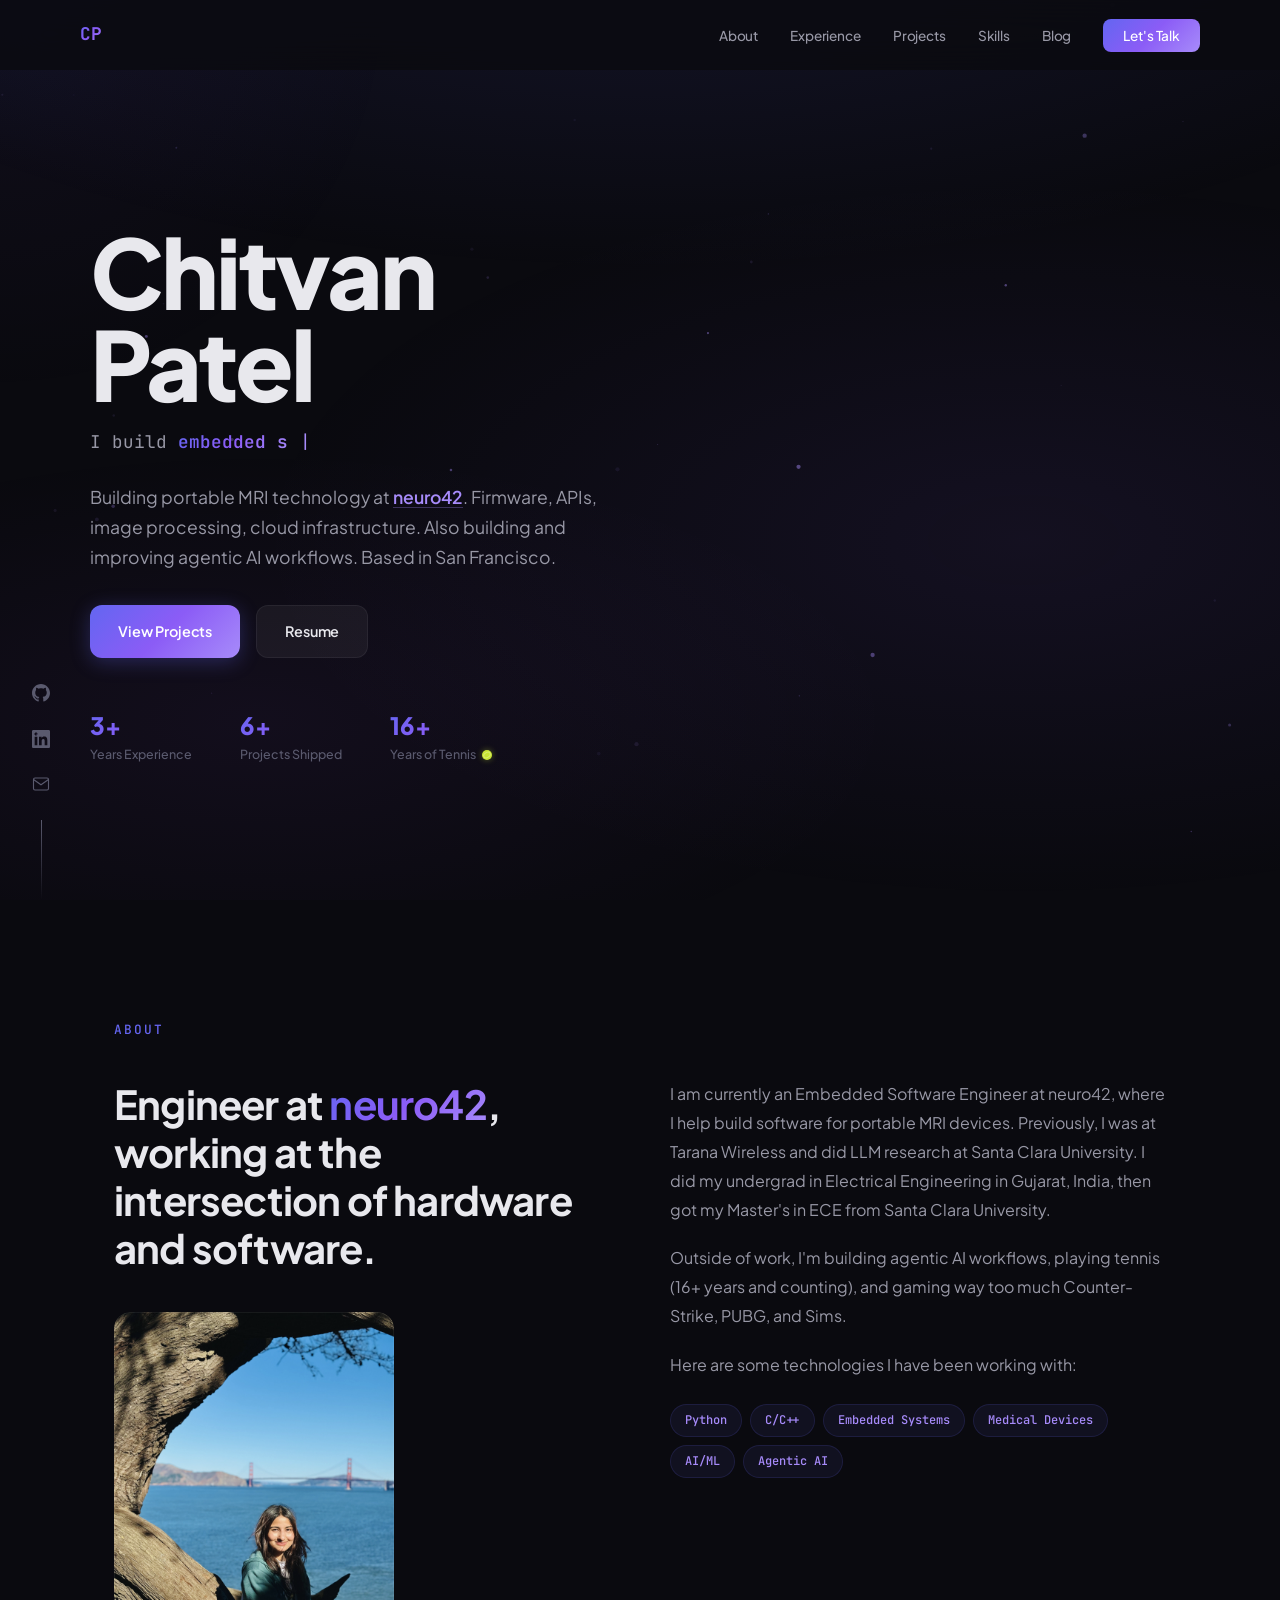
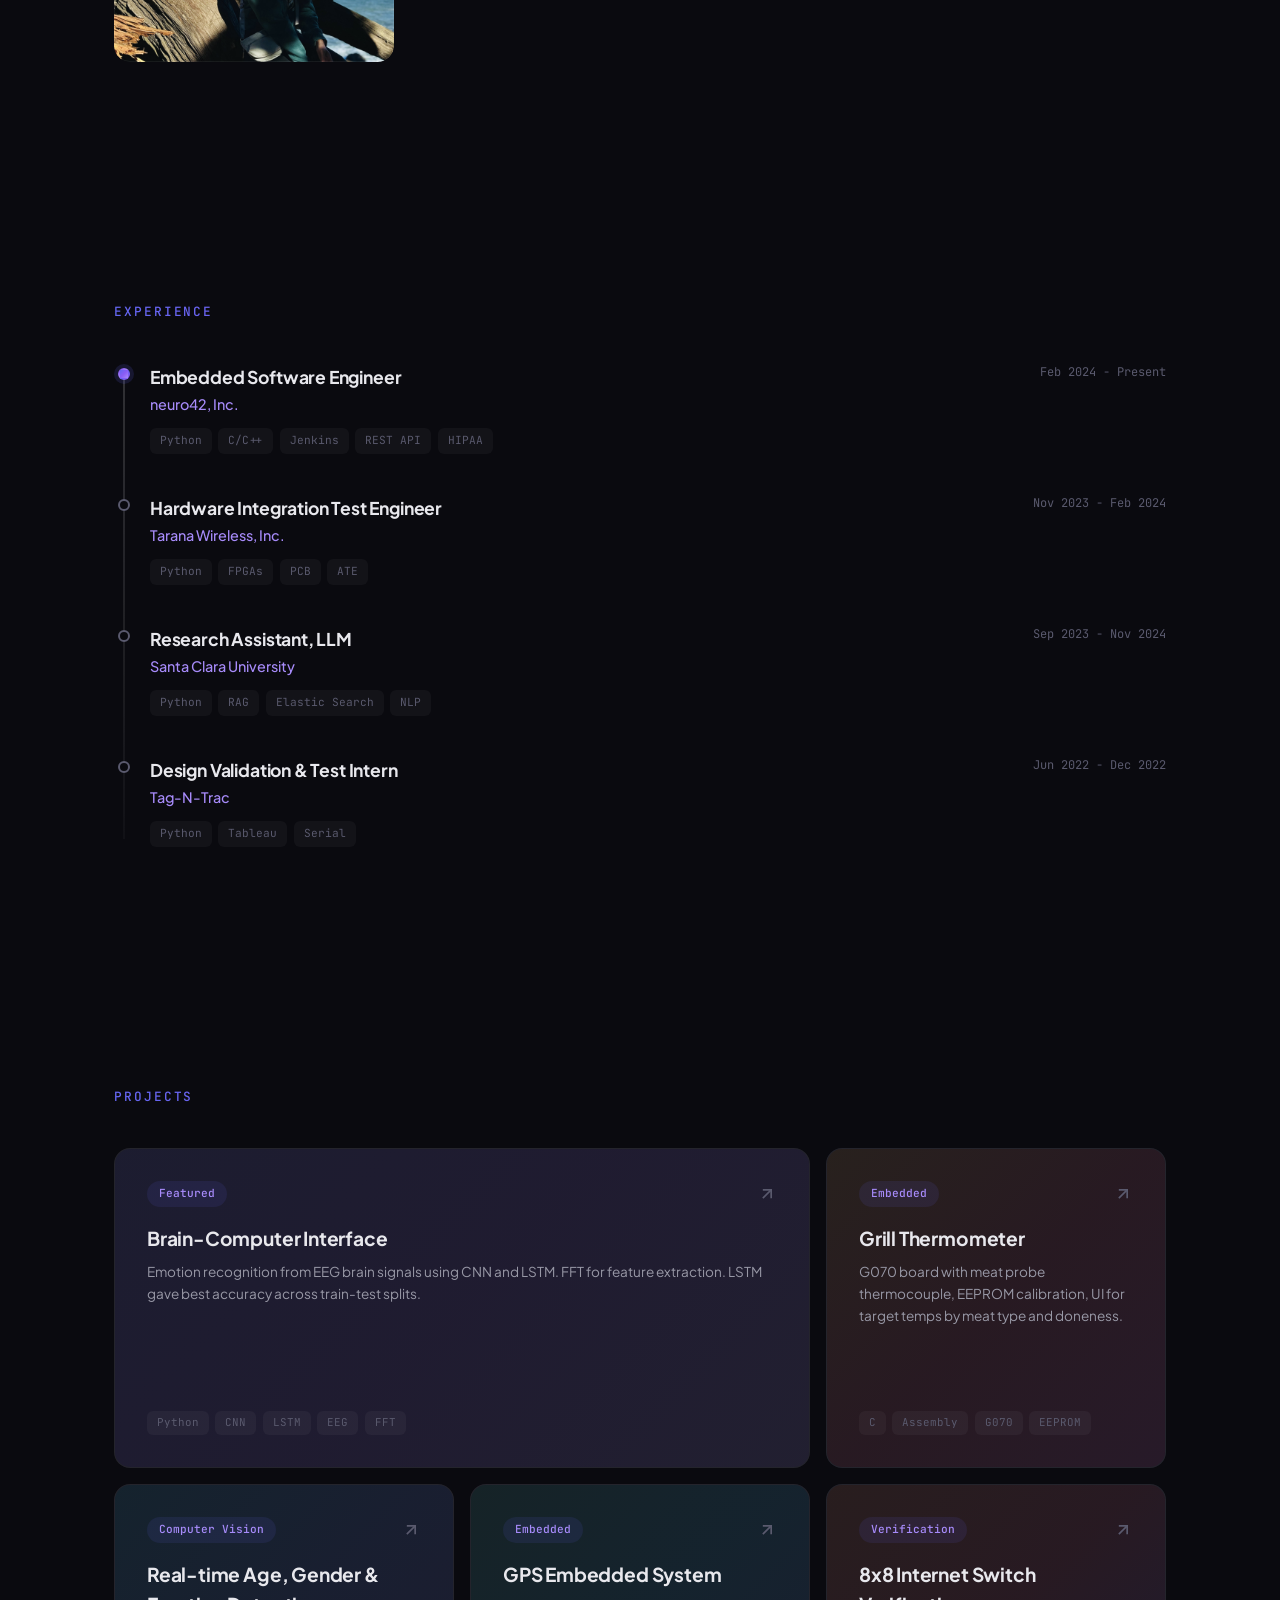
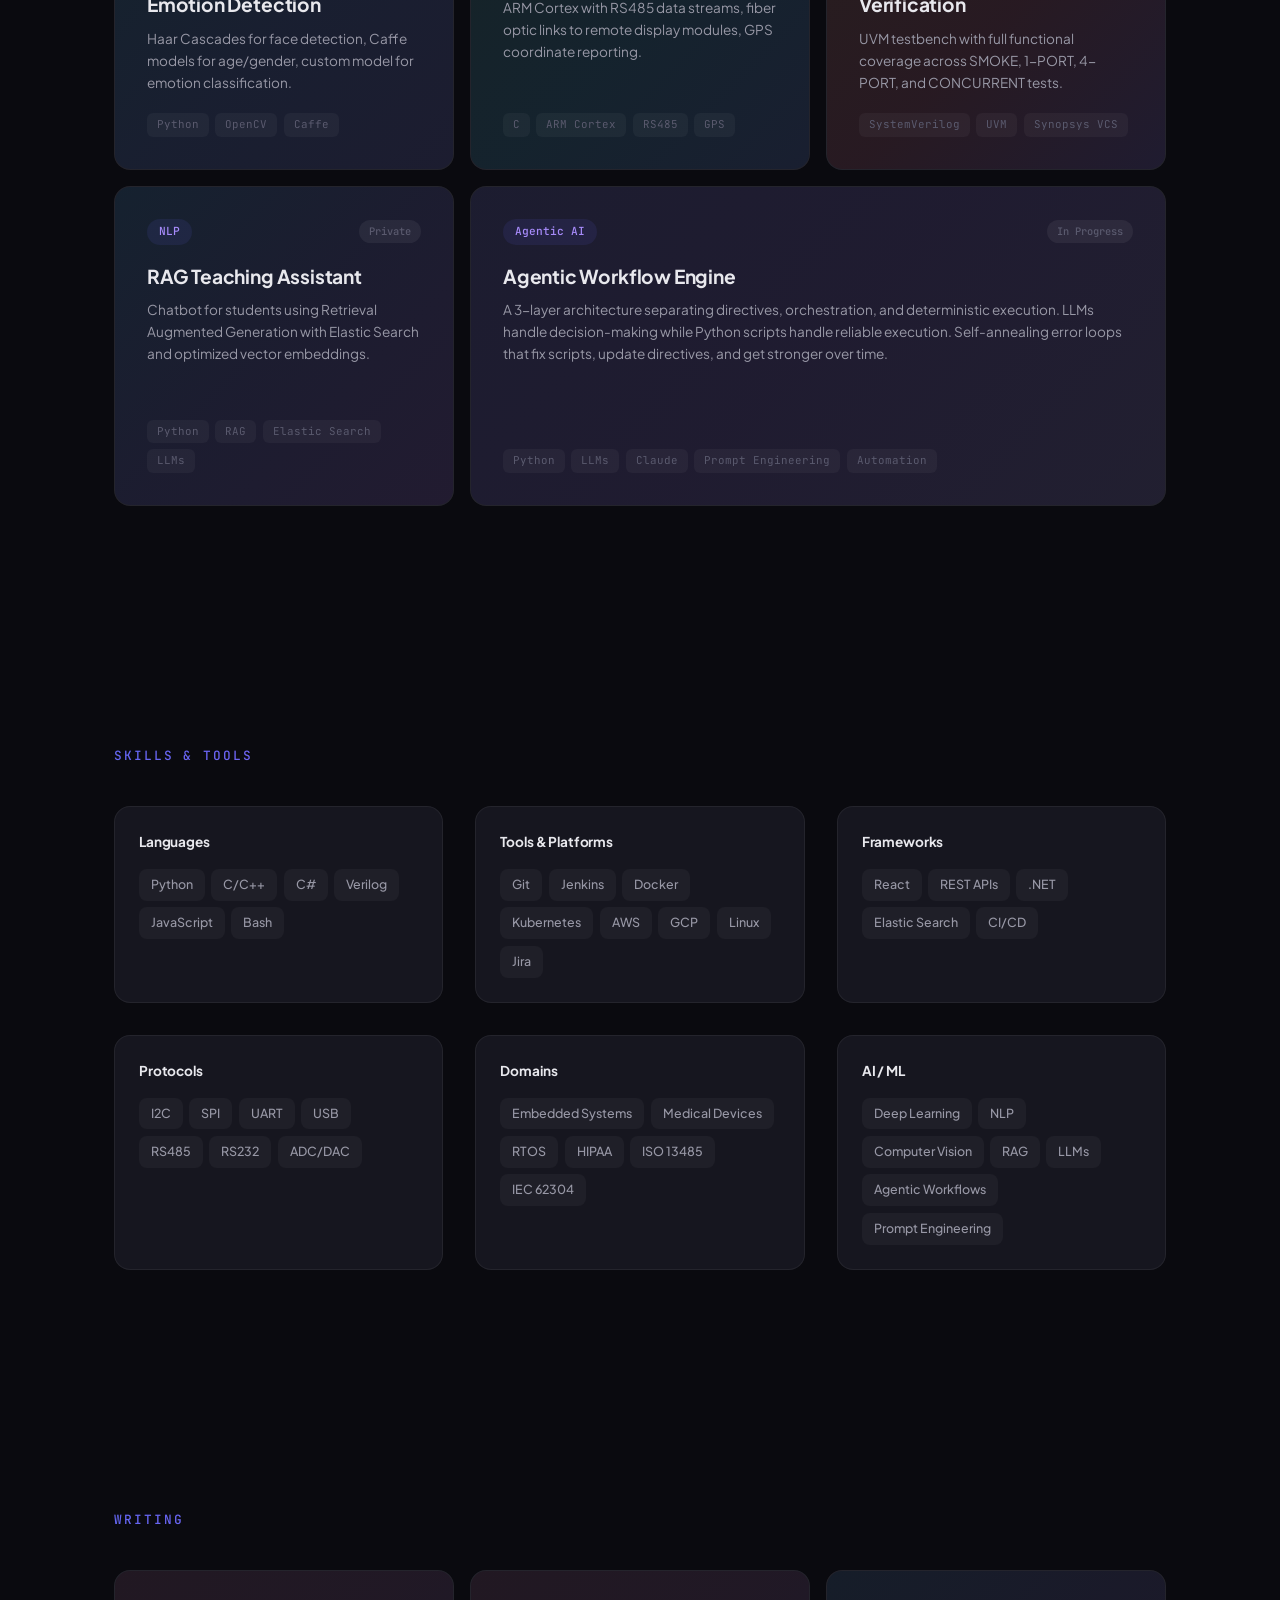
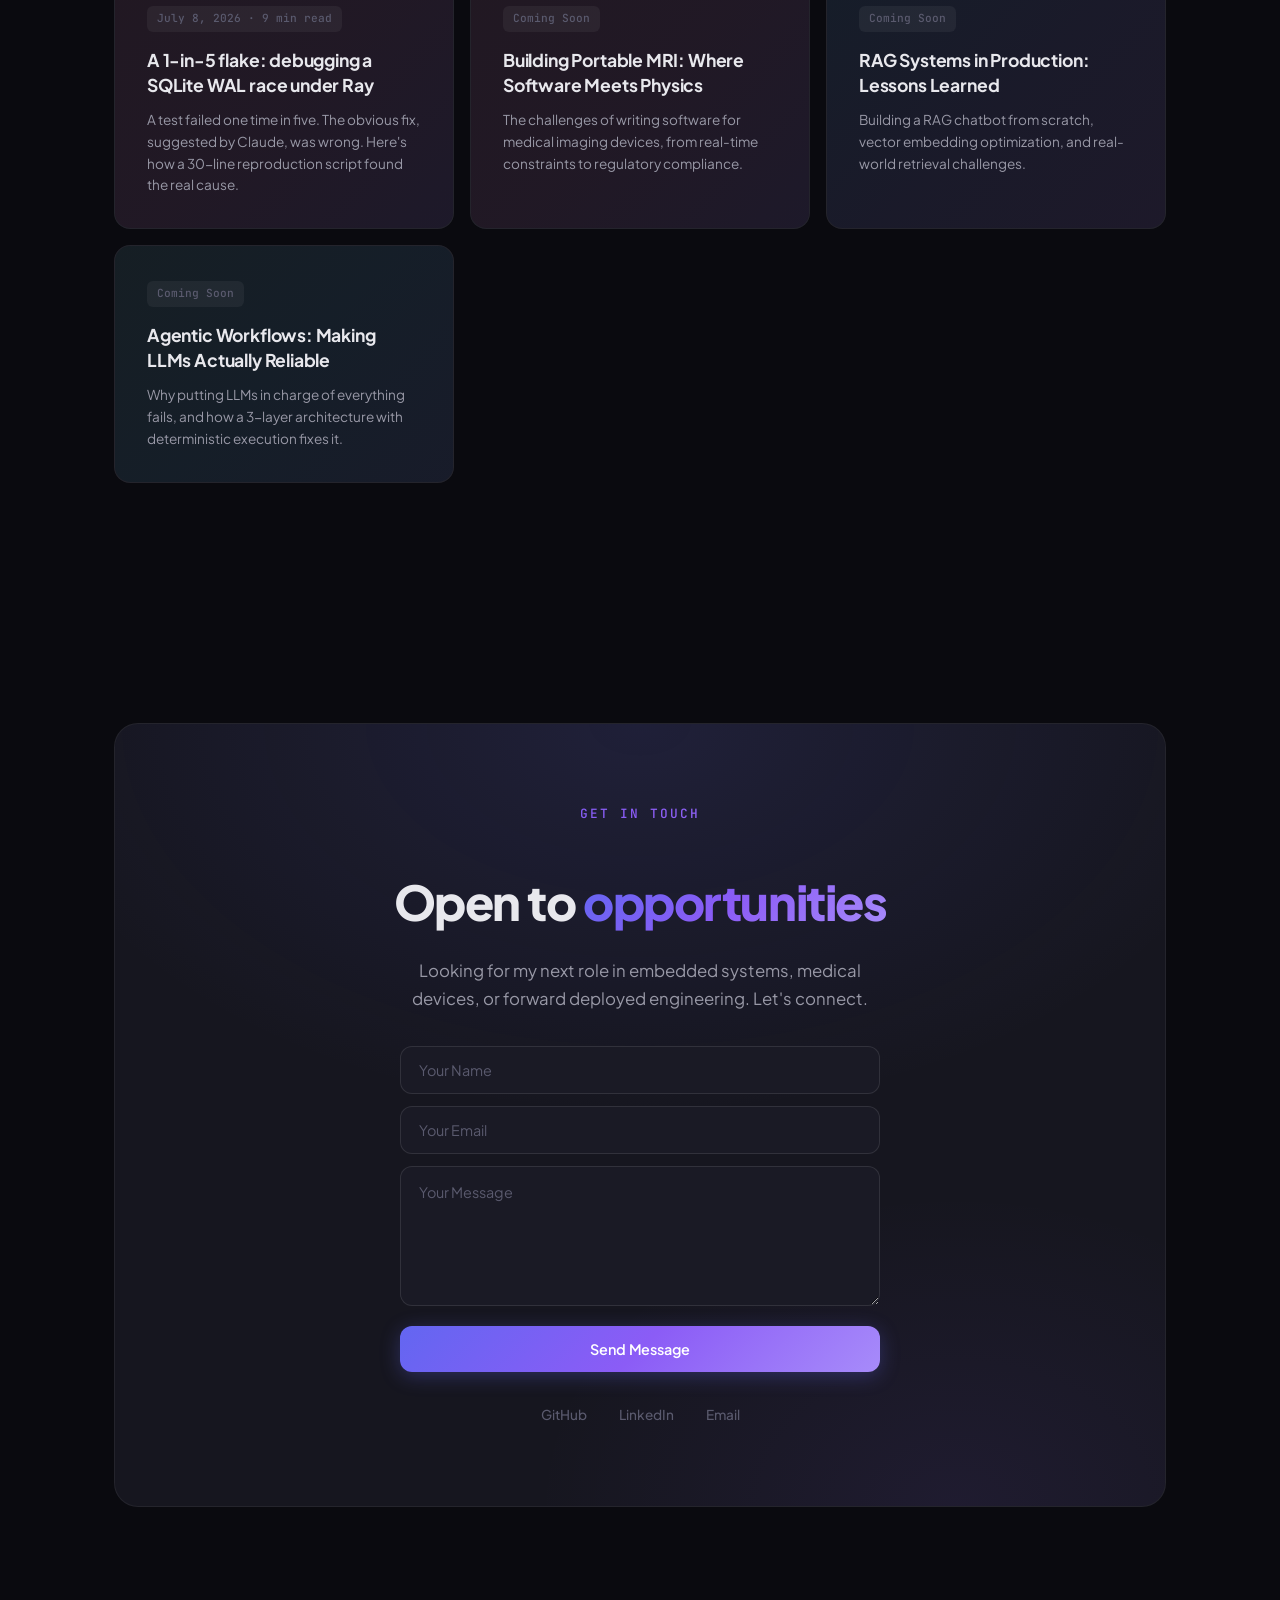
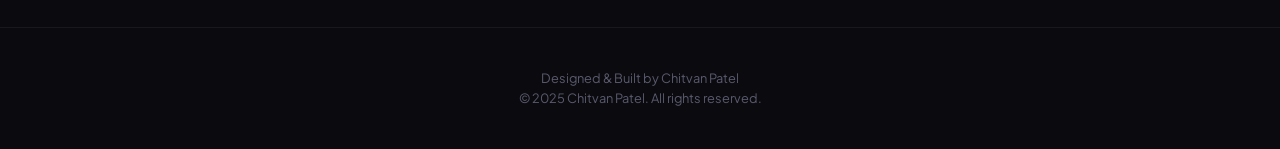
==== commit 9729f4ea: "Add SQLite WAL race blog post and redesign experience as timeline Adds a new blog post on debugging " ====
--- a/index.html
+++ b/index.html
@@ -136,7 +136,6 @@
             <div class="section-label">Experience</div>
             <div class="exp-grid">
                 <div class="exp-card active-role">
-                    <div class="exp-glow"></div>
                     <div class="exp-header">
                         <div>
                             <h3 class="exp-role">Embedded Software Engineer</h3>
@@ -144,18 +143,6 @@
                         </div>
                         <span class="exp-date">Feb 2024 - Present</span>
                     </div>
-                    <ul class="exp-points">
-                        <li>Design and implement software for neuro42's portable MRI devices, from requirements to production and commercial deployment</li>
-                        <li>Developed and implemented test protocols for MRI subsystems (RF, GPA, SDR, PLC), improving consistency, test coverage, and repeatability</li>
-                        <li>Collaborated with hardware engineers to investigate PCBA failures, implement corrective actions, and strengthen design testability</li>
-                        <li>Automated firmware/software deployment and validation pipelines using CI/CD tools like Jenkins and Git</li>
-                        <li>Authored weekly metrics decks with visualizations and concise narratives; facilitated cross-functional readouts and decision tracking</li>
-                        <li>Analyze and enhance the efficiency, stability, and scalability of system resources for optimal MRI performance</li>
-                        <li>Design, develop, test, and debug system software, supporting QA and optimizing I/O performance for rapid MRI data processing</li>
-                        <li>Interface with hardware design teams to integrate embedded software seamlessly with advanced imaging hardware</li>
-                        <li>Develop infrastructure for secure transmission of sensitive clinical data to the cloud, ensuring HIPAA compliance</li>
-                        <li>Support engineering teams by developing automation and test tools, enhancing the development life-cycle and system reliability</li>
-                    </ul>
                     <div class="exp-tags">
                         <span>Python</span><span>C/C++</span><span>Jenkins</span><span>REST API</span><span>HIPAA</span>
                     </div>
@@ -169,11 +156,6 @@
                         </div>
                         <span class="exp-date">Nov 2023 - Feb 2024</span>
                     </div>
-                    <ul class="exp-points">
-                        <li>Test scripts for automation and data analysis to diagnose failed RMA units</li>
-                        <li>Hardware bring-up of PCBs, RF boards, FPGAs, and system modules</li>
-                        <li>ATE test program solutions for hardware modules and PCBA</li>
-                    </ul>
                     <div class="exp-tags">
                         <span>Python</span><span>FPGAs</span><span>PCB</span><span>ATE</span>
                     </div>
@@ -187,11 +169,6 @@
                         </div>
                         <span class="exp-date">Sep 2023 - Nov 2024</span>
                     </div>
-                    <ul class="exp-points">
-                        <li>Lead the research and development phases of a cutting-edge chatbot project designed to serve as a teaching assistant for students</li>
-                        <li>Ingested a diverse range of educational resources into Elastic Search, optimized vector embeddings, and implemented Retrieval Augmented Generation (RAG) technology to enhance the chatbot's knowledge base</li>
-                        <li>Ensured seamless integration with Elastic Search for efficient content retrieval</li>
-                    </ul>
                     <div class="exp-tags">
                         <span>Python</span><span>RAG</span><span>Elastic Search</span><span>NLP</span>
                     </div>
@@ -205,11 +182,6 @@
                         </div>
                         <span class="exp-date">Jun 2022 - Dec 2022</span>
                     </div>
-                    <ul class="exp-points">
-                        <li>Python scripts to post-process DVT data of 12,000 temperature loggers (7% revenue increase)</li>
-                        <li>Serial communication scripts for 24-hour continuous data logging</li>
-                        <li>Interactive Tableau dashboards for trend analysis</li>
-                    </ul>
                     <div class="exp-tags">
                         <span>Python</span><span>Tableau</span><span>Serial</span>
                     </div>
@@ -367,6 +339,12 @@
         <div class="container">
             <div class="section-label">Writing</div>
             <div class="blog-grid">
+                <a href="blog/sqlite-wal-race-under-ray.html" class="blog-card blog-card-link">
+                    <div class="blog-gradient blog-gradient-1"></div>
+                    <span class="blog-status">July 8, 2026 &middot; 9 min read</span>
+                    <h3 class="blog-title">A 1-in-5 flake: debugging a SQLite WAL race under Ray</h3>
+                    <p class="blog-excerpt">A test failed one time in five. The obvious fix, suggested by Claude, was wrong. Here's how a 30-line reproduction script found the real cause.</p>
+                </a>
                 <article class="blog-card">
                     <div class="blog-gradient blog-gradient-1"></div>
                     <span class="blog-status">Coming Soon</span>
--- a/styles.css
+++ b/styles.css
@@ -654,59 +654,60 @@
 
 /* ===== Experience ===== */
 .exp-grid {
-    display: grid;
-    gap: 1rem;
-}
-
-.exp-card {
-    position: relative;
-    background: var(--bg-card);
-    border: 1px solid var(--border-color);
-    border-radius: 16px;
-    padding: 2rem;
-    transition: all 0.4s cubic-bezier(0.4, 0, 0.2, 1);
-    overflow: hidden;
-}
-
-.exp-card::before {
+    position: relative;
+    display: flex;
+    flex-direction: column;
+    gap: 2.5rem;
+    padding-left: 36px;
+}
+
+.exp-grid::before {
     content: '';
     position: absolute;
-    inset: 0;
-    background: radial-gradient(ellipse at var(--mouse-x, 50%) var(--mouse-y, 50%), rgba(99, 102, 241, 0.06), transparent 60%);
-    opacity: 0;
-    transition: opacity 0.4s ease;
-}
-
-.exp-card:hover::before {
-    opacity: 1;
+    top: 8px;
+    bottom: 8px;
+    left: 9px;
+    width: 2px;
+    background: linear-gradient(to bottom, rgba(255, 255, 255, 0.16), rgba(255, 255, 255, 0.03));
+}
+
+.exp-card {
+    position: relative;
+    transition: transform 0.3s ease;
+}
+
+.exp-card::after {
+    content: '';
+    position: absolute;
+    top: 5px;
+    left: -32px;
+    width: 12px;
+    height: 12px;
+    border-radius: 50%;
+    background: var(--bg-primary);
+    border: 2px solid var(--text-muted);
+    transition: all 0.3s ease;
 }
 
 .exp-card:hover {
-    background: var(--bg-card-hover);
-    border-color: rgba(99, 102, 241, 0.15);
-    transform: translateY(-3px);
-    box-shadow: 0 15px 40px rgba(0, 0, 0, 0.2);
-}
-
-.exp-card.active-role {
-    border-color: rgba(99, 102, 241, 0.2);
-}
-
-.exp-glow {
-    position: absolute;
-    top: -1px;
-    left: -1px;
-    right: -1px;
-    height: 2px;
+    transform: translateX(4px);
+}
+
+.exp-card:hover::after {
+    border-color: var(--accent-3);
+}
+
+.exp-card.active-role::after {
     background: var(--gradient-main);
-    border-radius: 16px 16px 0 0;
+    border-color: transparent;
+    box-shadow: 0 0 0 4px rgba(99, 102, 241, 0.15);
 }
 
 .exp-header {
     display: flex;
     justify-content: space-between;
     align-items: flex-start;
-    margin-bottom: 1rem;
+    margin-bottom: 0.75rem;
     gap: 1rem;
 }
 
@@ -715,6 +716,11 @@
     font-weight: 700;
     color: var(--text-primary);
     letter-spacing: -0.01em;
+    transition: color 0.3s ease;
+}
+
+.exp-card:hover .exp-role {
+    color: var(--accent-3);
 }
 
 .exp-company {
@@ -730,31 +736,6 @@
     color: var(--text-muted);
     white-space: nowrap;
     flex-shrink: 0;
-}
-
-.exp-points {
-    padding-left: 0;
-    margin-bottom: 1rem;
-}
-
-.exp-points li {
-    position: relative;
-    padding-left: 20px;
-    margin-bottom: 0.5rem;
-    font-size: 0.9rem;
-    line-height: 1.6;
-    color: var(--text-secondary);
-}
-
-.exp-points li::before {
-    content: '';
-    position: absolute;
-    left: 0;
-    top: 10px;
-    width: 5px;
-    height: 5px;
-    border-radius: 50%;
-    background: var(--accent-2);
 }
 
 .exp-tags {
@@ -1057,6 +1038,122 @@
     font-size: 0.85rem;
     line-height: 1.6;
     color: var(--text-secondary);
+}
+
+.blog-card.blog-card-link {
+    display: block;
+    cursor: pointer;
+}
+
+/* ===== Blog Post ===== */
+.post-container {
+    max-width: 760px;
+    margin: 0 auto;
+    padding: 0 24px;
+}
+
+.post-header {
+    padding: 160px 0 40px;
+}
+
+.post-back {
+    display: inline-flex;
+    align-items: center;
+    gap: 6px;
+    font-family: var(--font-mono);
+    font-size: 0.85rem;
+    color: var(--text-muted);
+    margin-bottom: 2.5rem;
+}
+
+.post-back:hover {
+    color: var(--accent-3);
+}
+
+.post-title {
+    font-size: clamp(28px, 5vw, 42px);
+    font-weight: 800;
+    color: var(--text-primary);
+    line-height: 1.25;
+    letter-spacing: -0.02em;
+    margin-bottom: 1.5rem;
+}
+
+.post-meta {
+    display: flex;
+    gap: 1.25rem;
+    flex-wrap: wrap;
+    font-family: var(--font-mono);
+    font-size: 0.8rem;
+    color: var(--text-muted);
+}
+
+.post-body {
+    padding: 0 0 120px;
+}
+
+.post-body p {
+    color: var(--text-secondary);
+    font-size: 1.05rem;
+    line-height: 1.85;
+    margin-bottom: 1.5rem;
+}
+
+.post-body h2 {
+    color: var(--text-primary);
+    font-size: clamp(20px, 3vw, 26px);
+    font-weight: 700;
+    letter-spacing: -0.01em;
+    margin: 3rem 0 1.25rem;
+}
+
+.post-body a {
+    color: var(--accent-3);
+    text-decoration: underline;
+    text-decoration-color: rgba(167, 139, 250, 0.35);
+    text-underline-offset: 3px;
+}
+
+.post-body a:hover {
+    color: var(--text-primary);
+}
+
+.post-body code {
+    font-family: var(--font-mono);
+    font-size: 0.85em;
+    background: rgba(255, 255, 255, 0.06);
+    padding: 2px 6px;
+    border-radius: 4px;
+    color: var(--accent-3);
+}
+
+.post-body pre {
+    background: var(--bg-card);
+    border: 1px solid var(--border-color);
+    border-radius: 12px;
+    padding: 1.25rem 1.5rem;
+    overflow-x: auto;
+    margin: 0.5rem 0 2rem;
+}
+
+.post-body pre code {
+    background: none;
+    padding: 0;
+    color: var(--text-primary);
+    font-size: 0.85rem;
+    line-height: 1.7;
+}
+
+.post-footer-nav {
+    border-top: 1px solid var(--border-color);
+    padding-top: 2.5rem;
+    margin-top: 1rem;
+}
+
+@media (max-width: 480px) {
+    .post-header {
+        padding-top: 120px;
+    }
 }
 
 /* ===== Contact ===== */
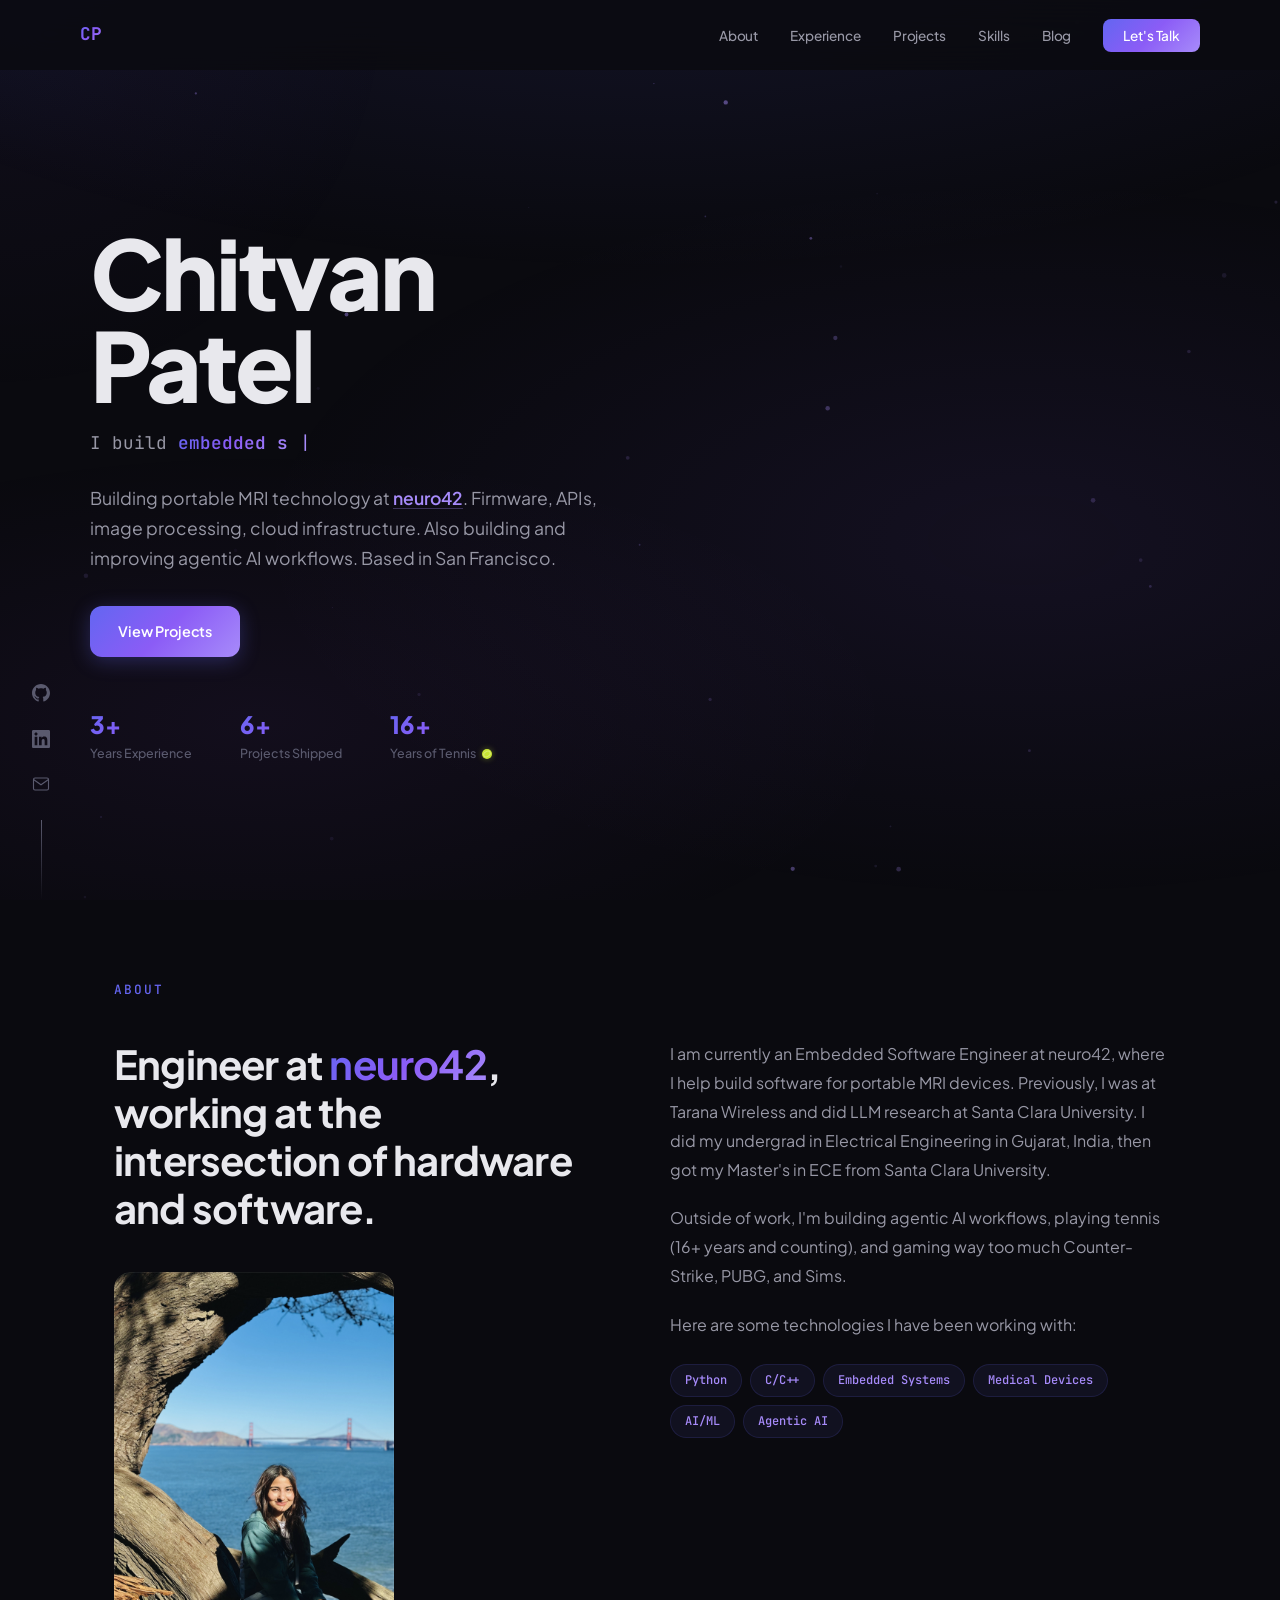
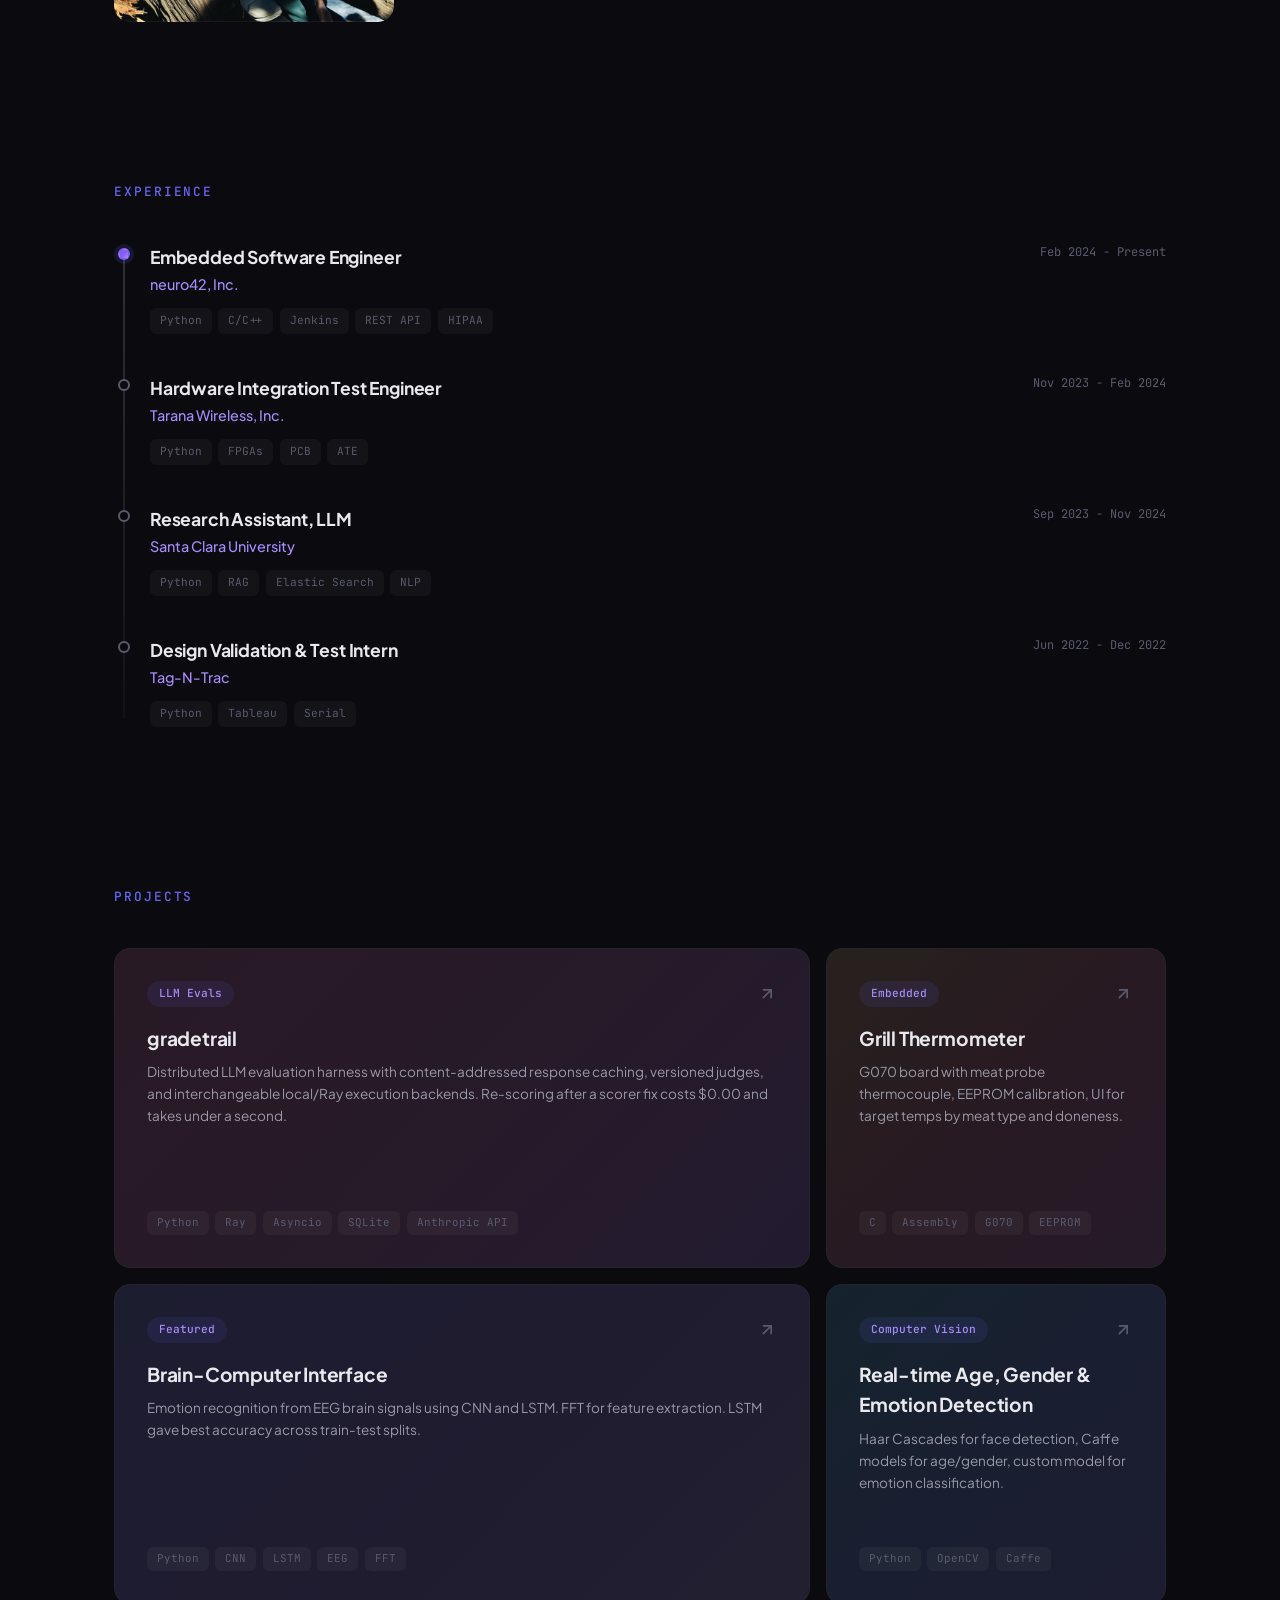
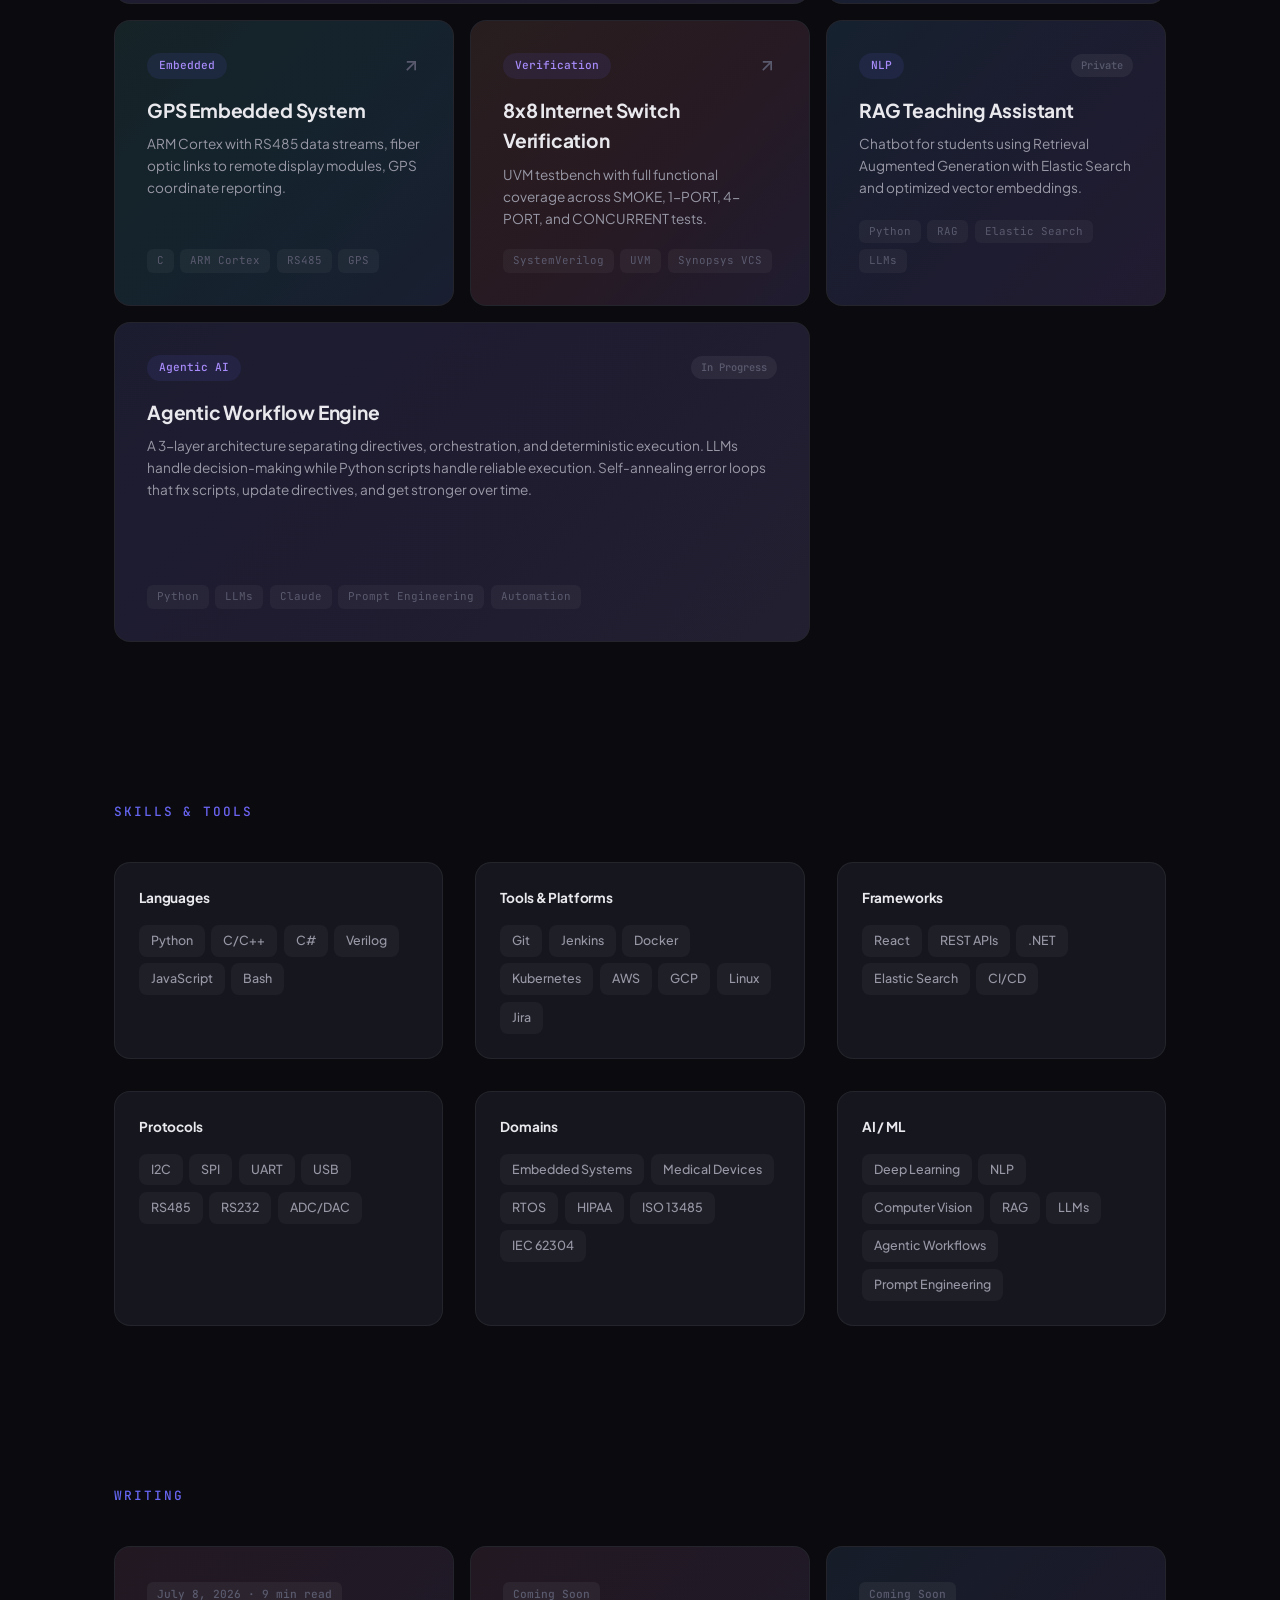
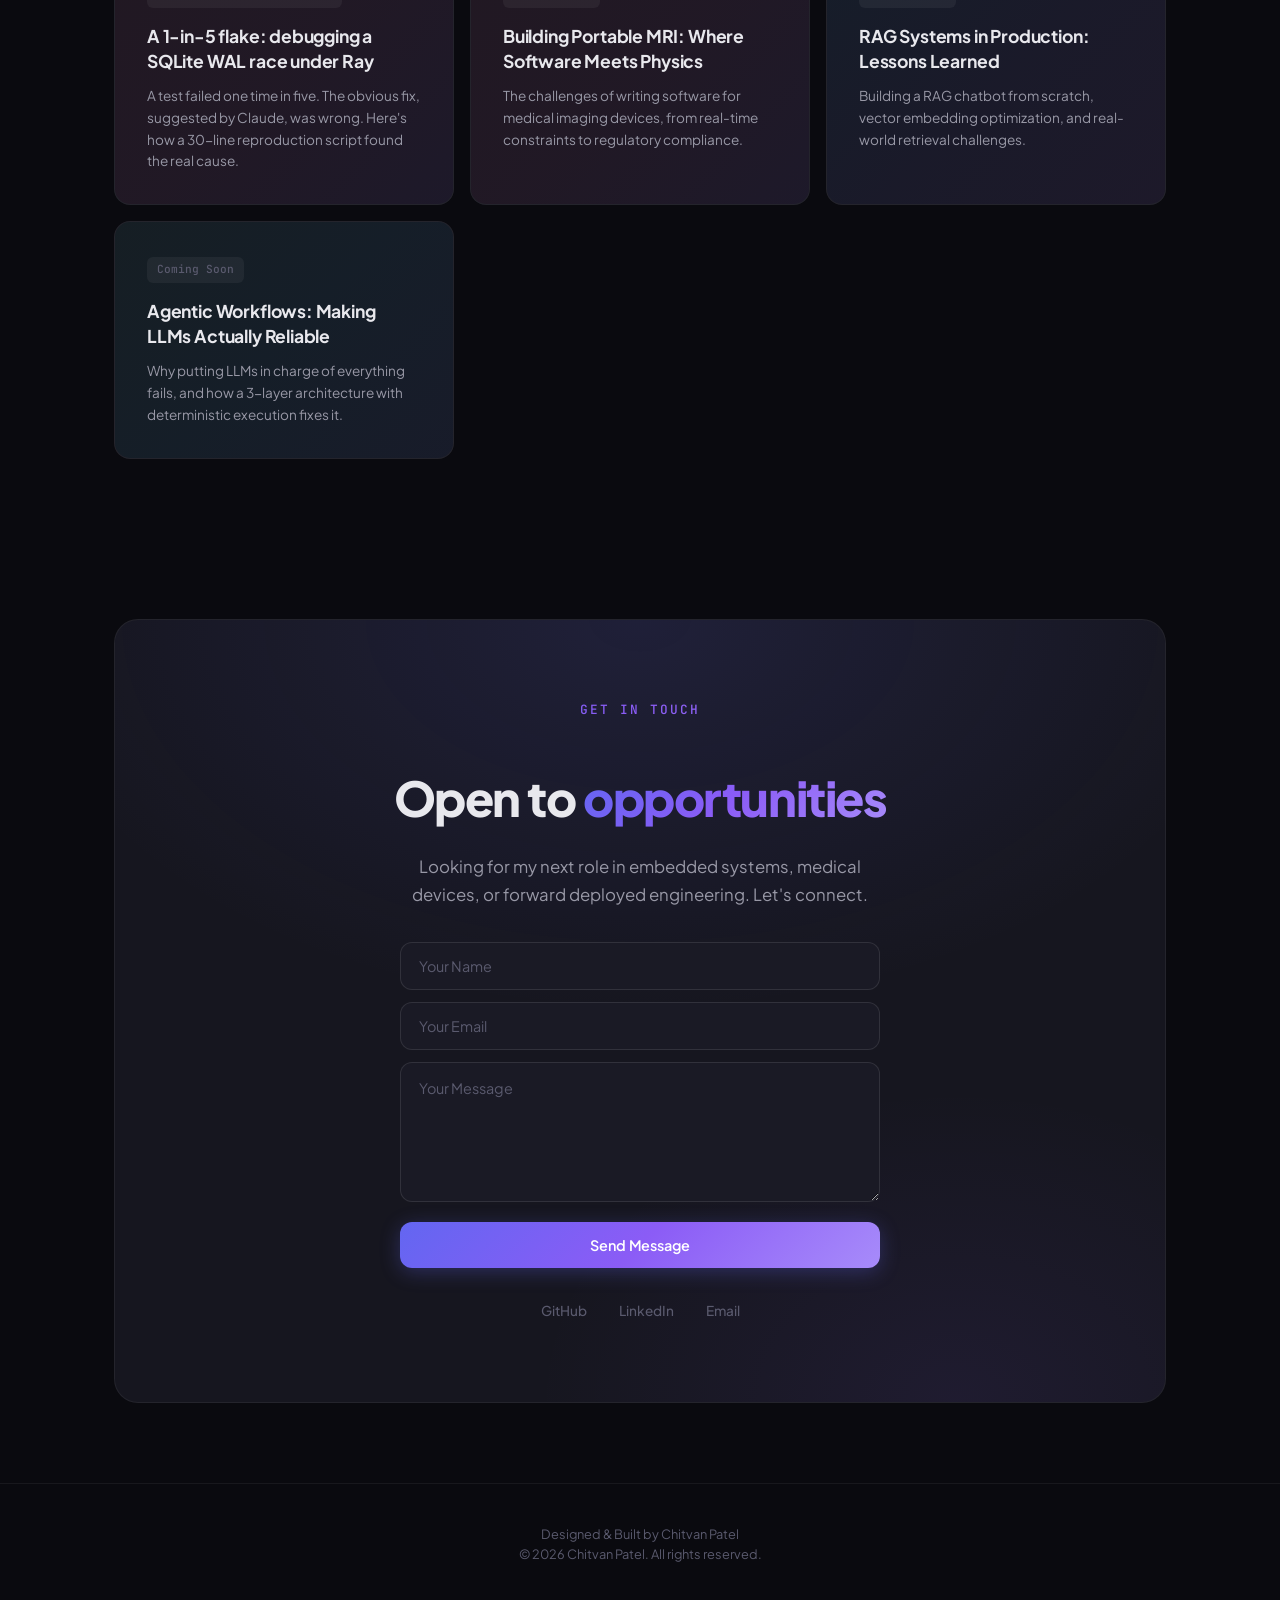
==== commit 4b8b660c: "Add gradetrail project, tighten section spacing, remove resume link Adds gradetrail as a featured pr" ====
--- a/index.html
+++ b/index.html
@@ -63,7 +63,6 @@
             </p>
             <div class="hero-actions">
                 <a href="#projects" class="btn btn-gradient">View Projects</a>
-                <a href="ChitvanPatel_Resume.pdf" target="_blank" class="btn btn-glass">Resume</a>
             </div>
             <div class="hero-stats">
                 <div class="hero-stat">
@@ -195,6 +194,19 @@
         <div class="container">
             <div class="section-label">Projects</div>
             <div class="projects-grid">
+                <a href="https://github.com/Cpatel2000/gradetrail" target="_blank" rel="noopener" class="project-card project-large">
+                    <div class="project-gradient project-gradient-7"></div>
+                    <div class="project-content">
+                        <div class="project-meta">
+                            <span class="project-tag">LLM Evals</span>
+                            <svg class="project-arrow" viewBox="0 0 24 24" fill="none" stroke="currentColor" stroke-width="2"><line x1="7" y1="17" x2="17" y2="7"/><polyline points="7 7 17 7 17 17"/></svg>
+                        </div>
+                        <h3 class="project-title">gradetrail</h3>
+                        <p class="project-desc">Distributed LLM evaluation harness with content-addressed response caching, versioned judges, and interchangeable local/Ray execution backends. Re-scoring after a scorer fix costs $0.00 and takes under a second.</p>
+                        <div class="project-stack"><span>Python</span><span>Ray</span><span>Asyncio</span><span>SQLite</span><span>Anthropic API</span></div>
+                    </div>
+                </a>
+
                 <a href="https://github.com/Cpatel2000/Brain-Computer-Interface" target="_blank" rel="noopener" class="project-card project-large">
                     <div class="project-gradient project-gradient-1"></div>
                     <div class="project-content">
@@ -400,7 +412,7 @@
     <footer class="footer">
         <div class="container">
             <p>Designed & Built by Chitvan Patel</p>
-            <p>&copy; 2025 Chitvan Patel. All rights reserved.</p>
+            <p>&copy; 2026 Chitvan Patel. All rights reserved.</p>
         </div>
     </footer>
 
--- a/styles.css
+++ b/styles.css
@@ -541,7 +541,7 @@
 
 /* ===== Sections ===== */
 .section {
-    padding: 120px 0;
+    padding: 80px 0;
     position: relative;
 }
 
@@ -757,6 +757,7 @@
 .projects-grid {
     display: grid;
     grid-template-columns: repeat(3, 1fr);
+    grid-auto-flow: dense;
     gap: 1rem;
 }
 
@@ -800,6 +801,7 @@
 .project-gradient-4 { background: var(--gradient-green); }
 .project-gradient-5 { background: var(--gradient-sunset); }
 .project-gradient-6 { background: var(--gradient-ocean); }
+.project-gradient-7 { background: var(--gradient-rose); }
 
 .project-content {
     position: relative;
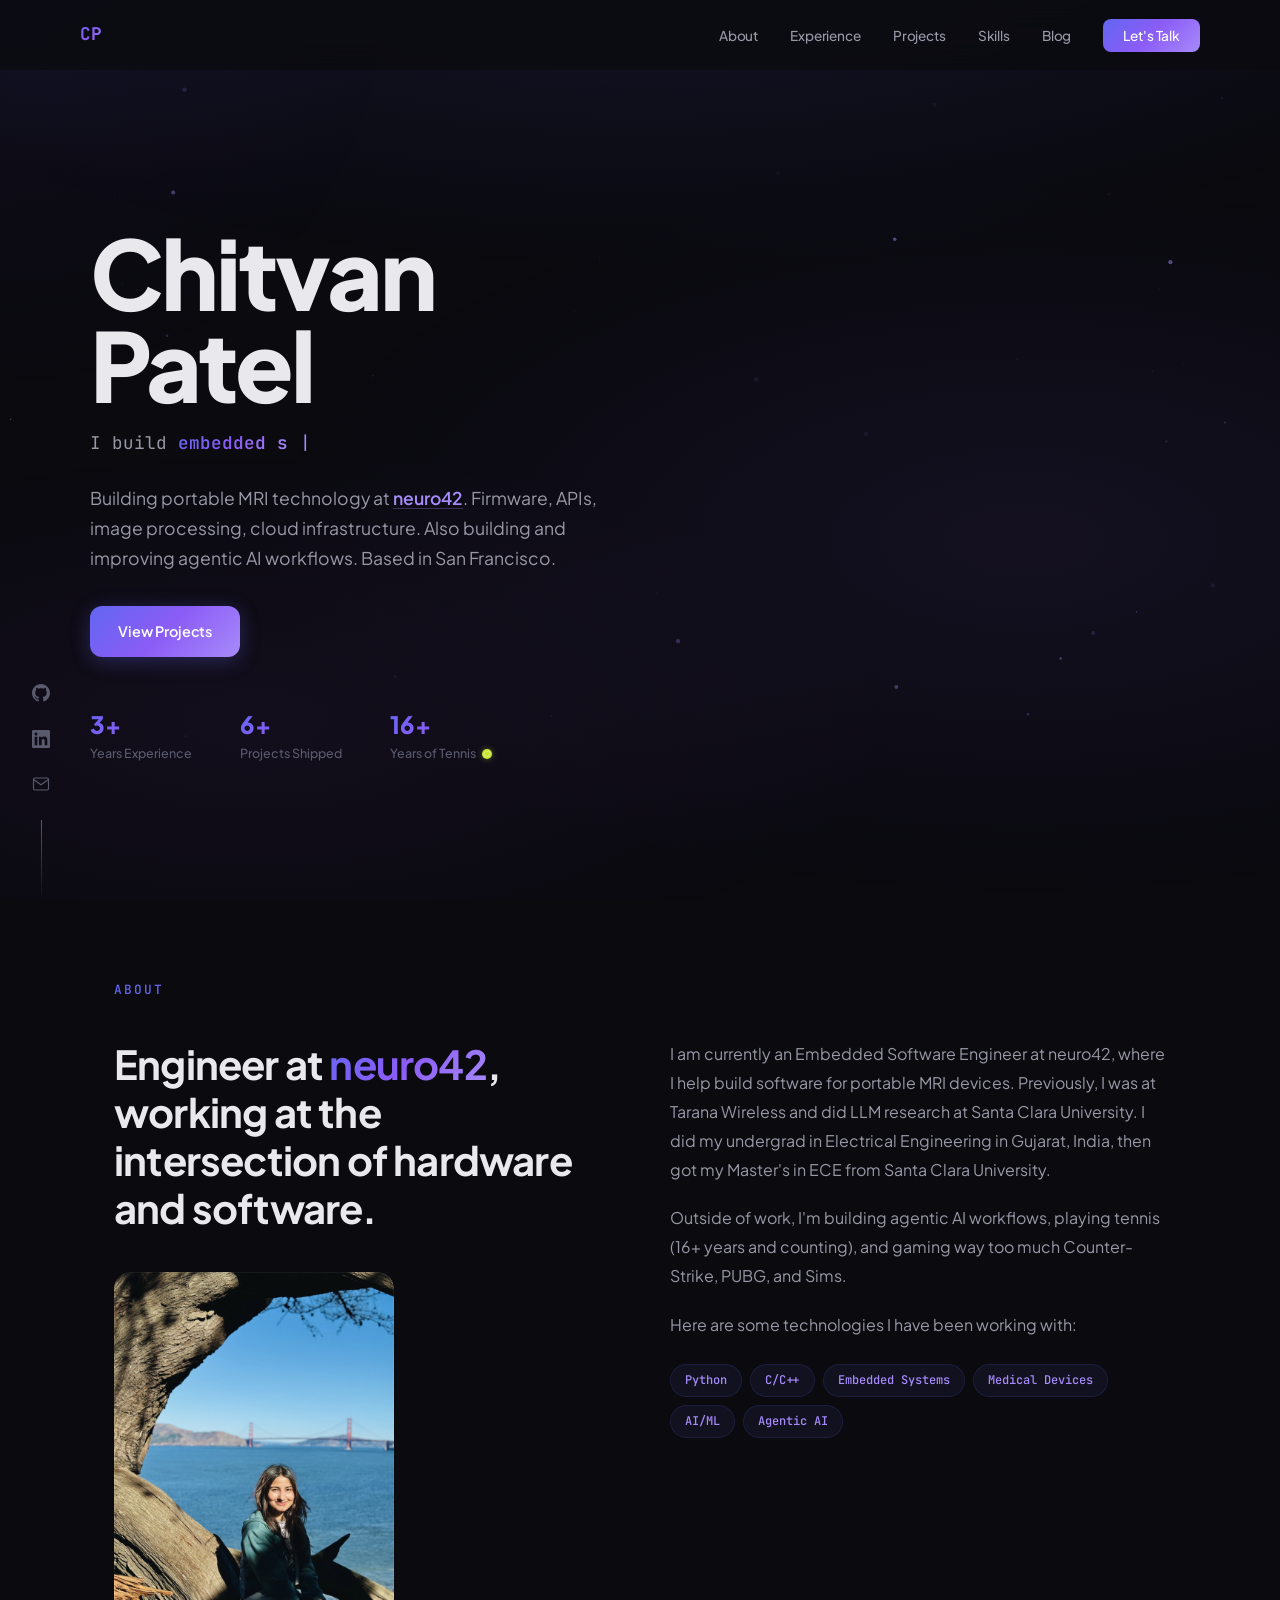
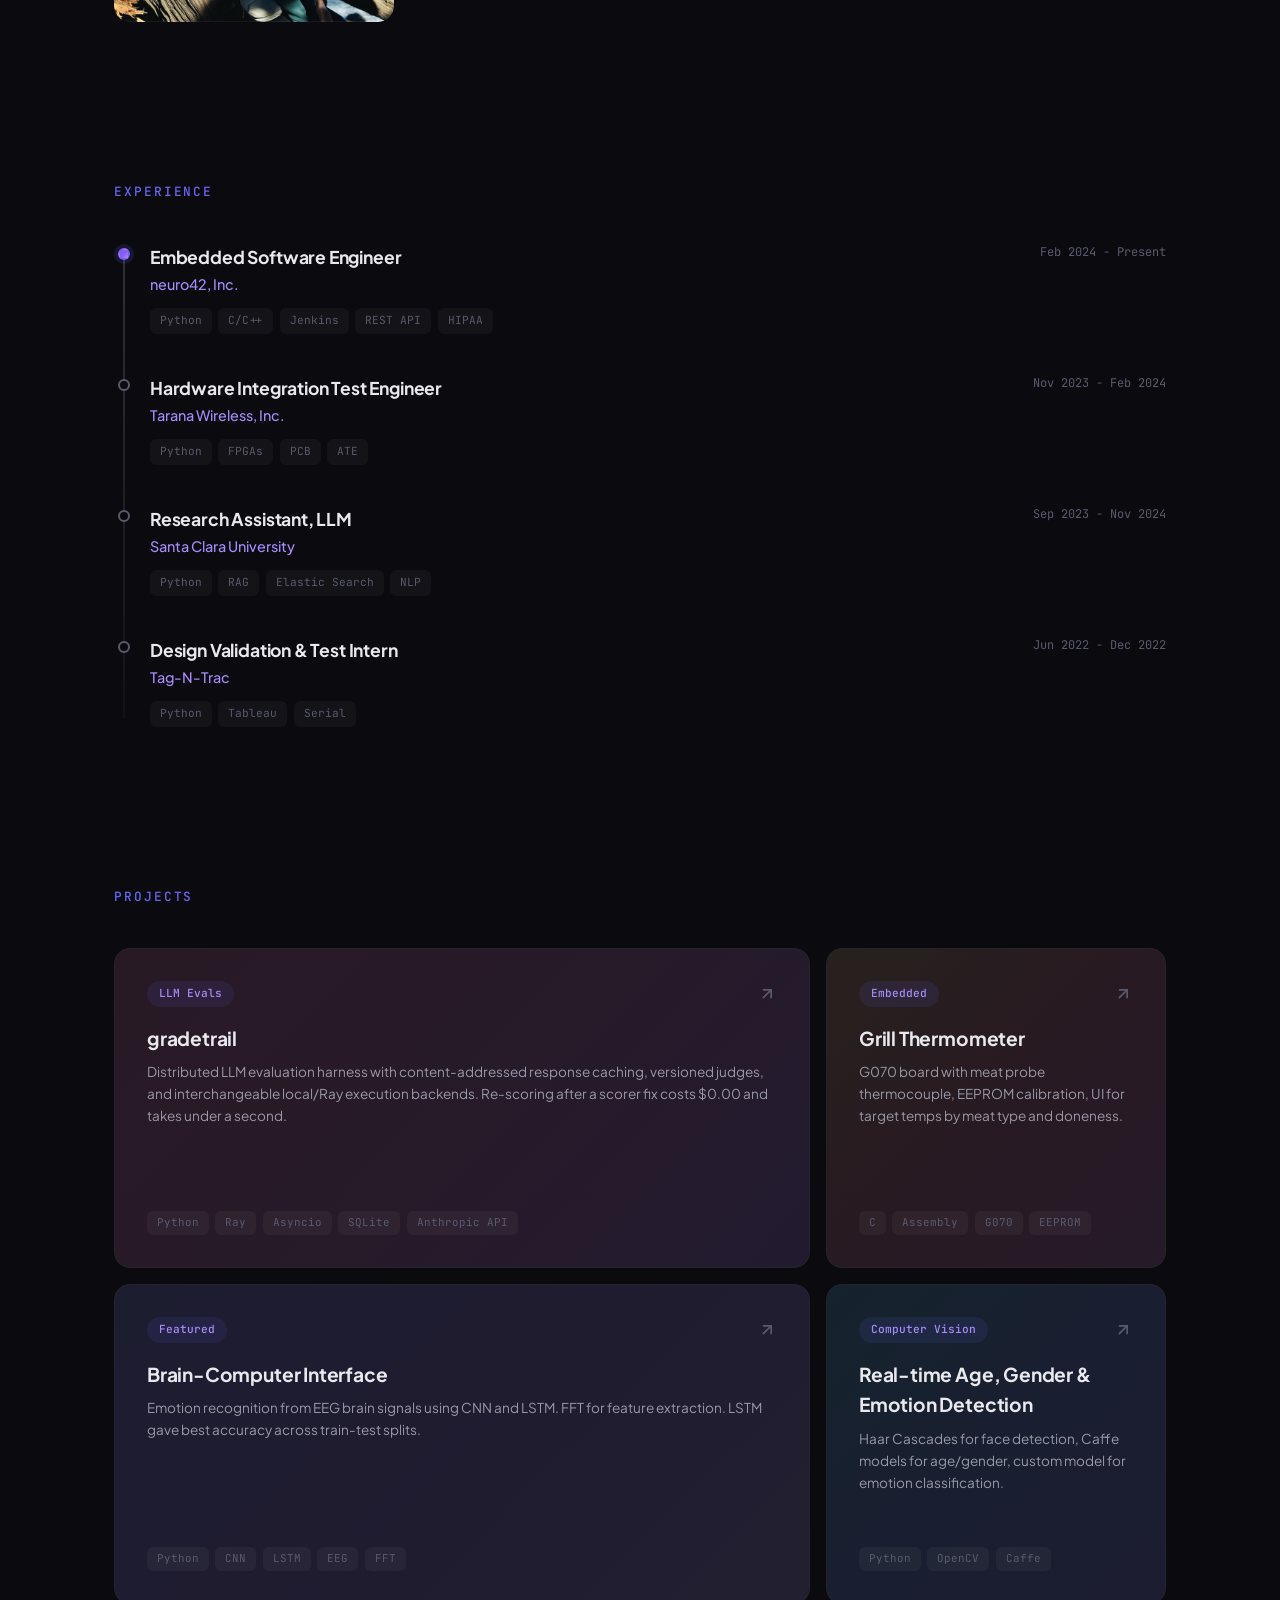
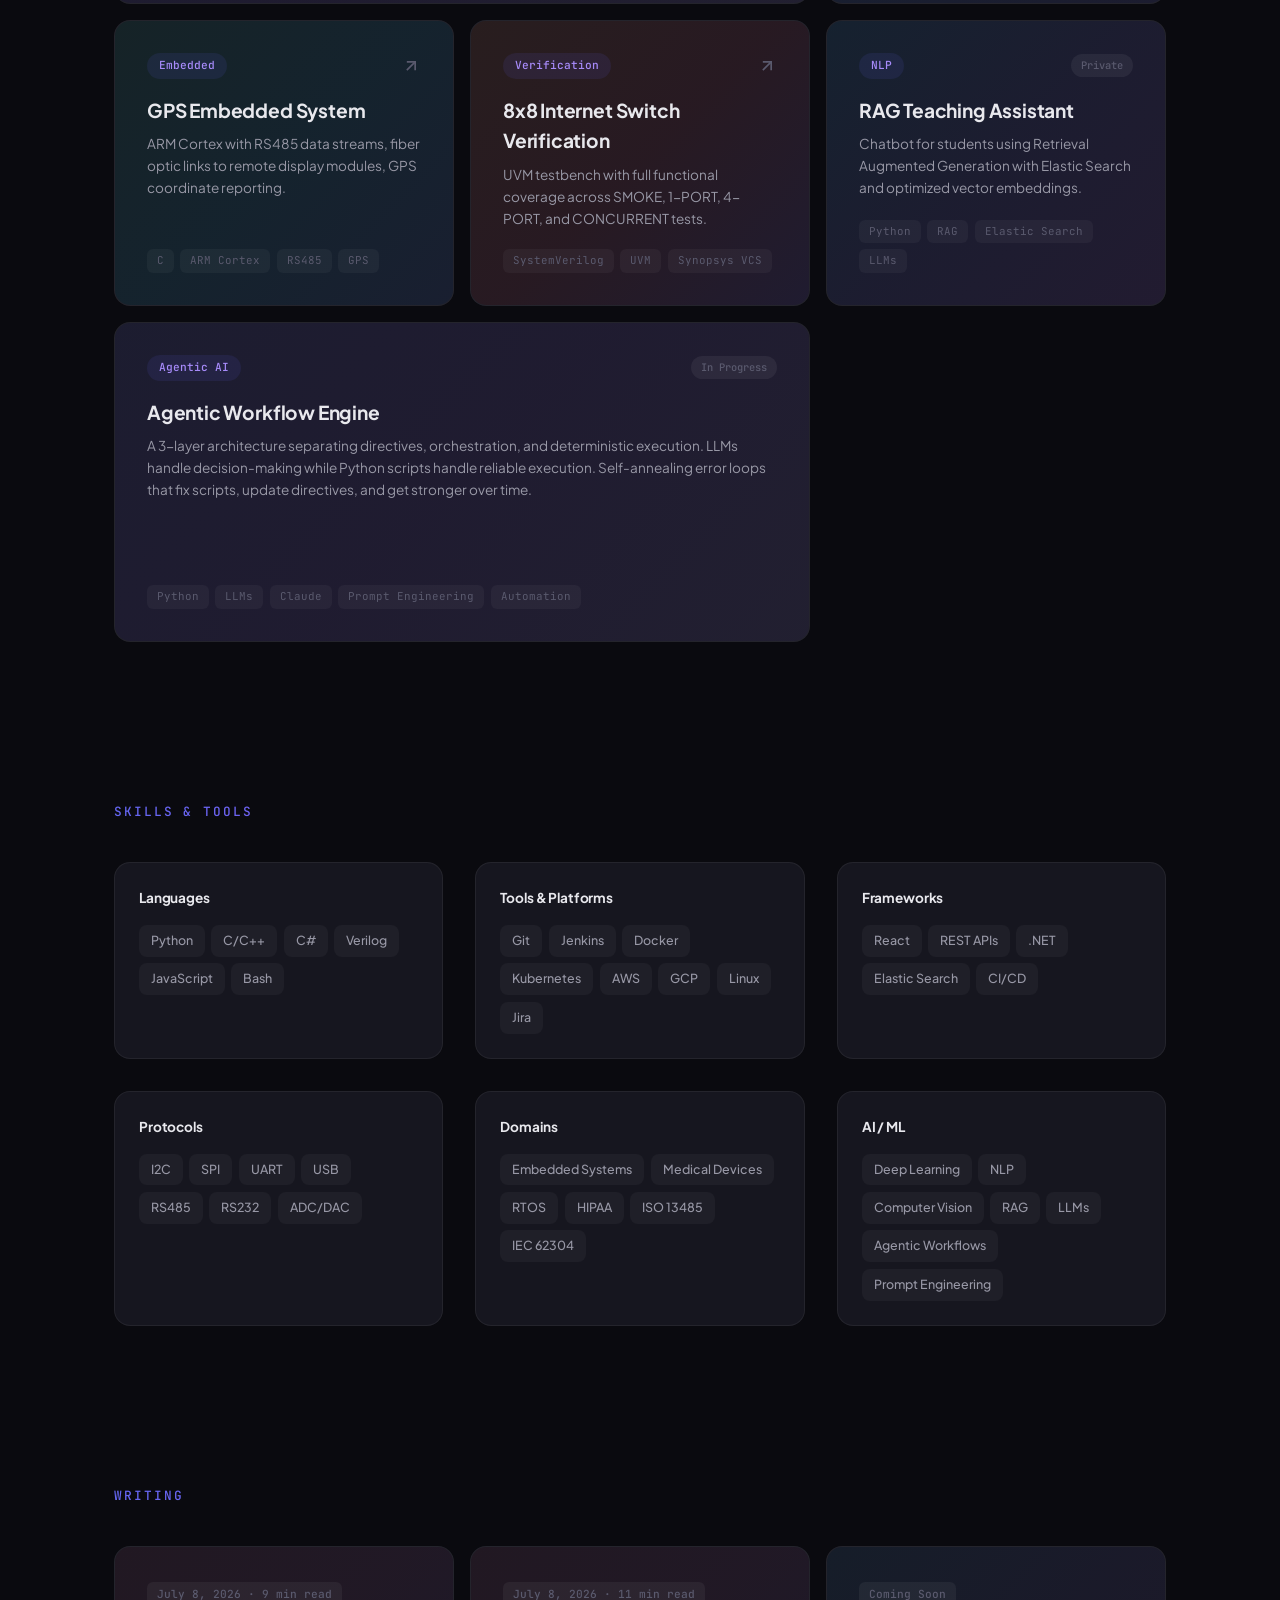
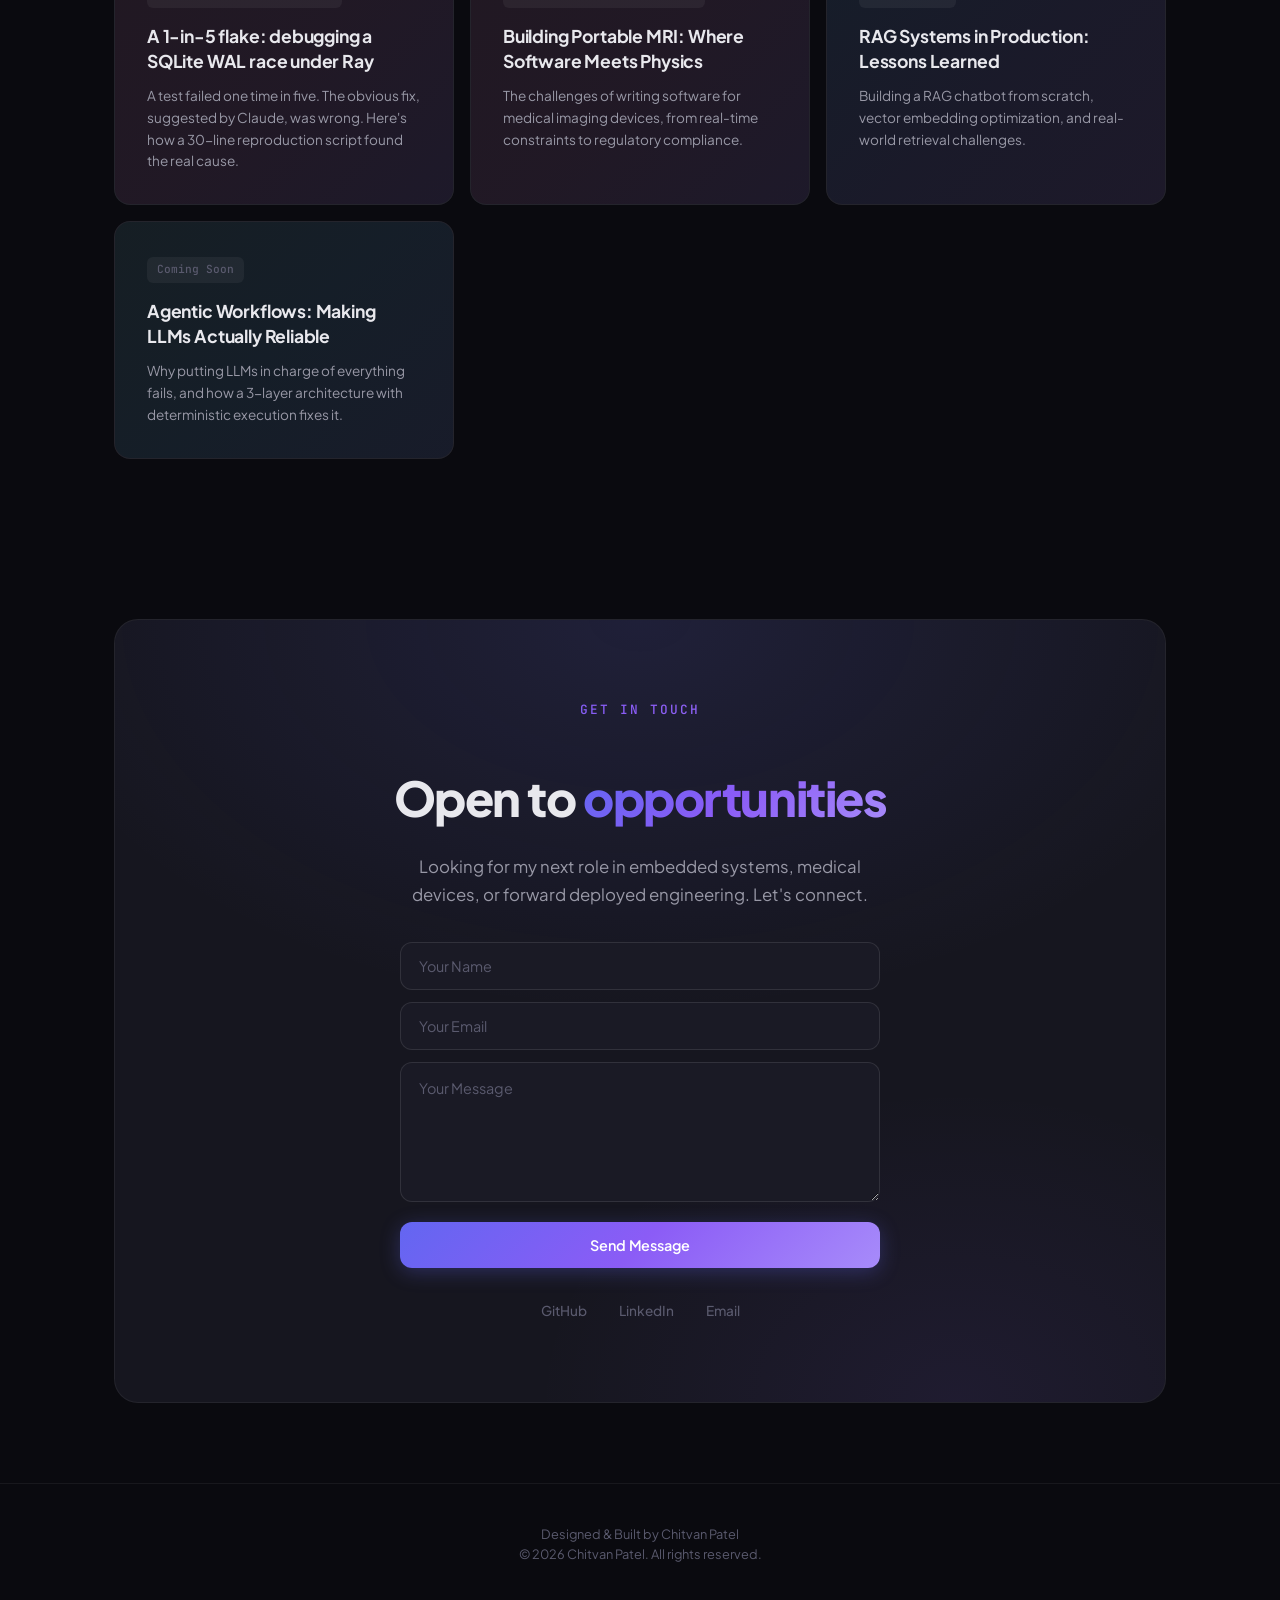
==== commit 3721e14c: "Add Building Portable MRI blog post Publishes the "Building Portable MRI: Where Software Meets Physi" ====
--- a/index.html
+++ b/index.html
@@ -357,12 +357,12 @@
                     <h3 class="blog-title">A 1-in-5 flake: debugging a SQLite WAL race under Ray</h3>
                     <p class="blog-excerpt">A test failed one time in five. The obvious fix, suggested by Claude, was wrong. Here's how a 30-line reproduction script found the real cause.</p>
                 </a>
-                <article class="blog-card">
+                <a href="blog/building-portable-mri.html" class="blog-card blog-card-link">
                     <div class="blog-gradient blog-gradient-1"></div>
-                    <span class="blog-status">Coming Soon</span>
+                    <span class="blog-status">July 8, 2026 &middot; 11 min read</span>
                     <h3 class="blog-title">Building Portable MRI: Where Software Meets Physics</h3>
                     <p class="blog-excerpt">The challenges of writing software for medical imaging devices, from real-time constraints to regulatory compliance.</p>
-                </article>
+                </a>
                 <article class="blog-card">
                     <div class="blog-gradient blog-gradient-2"></div>
                     <span class="blog-status">Coming Soon</span>
